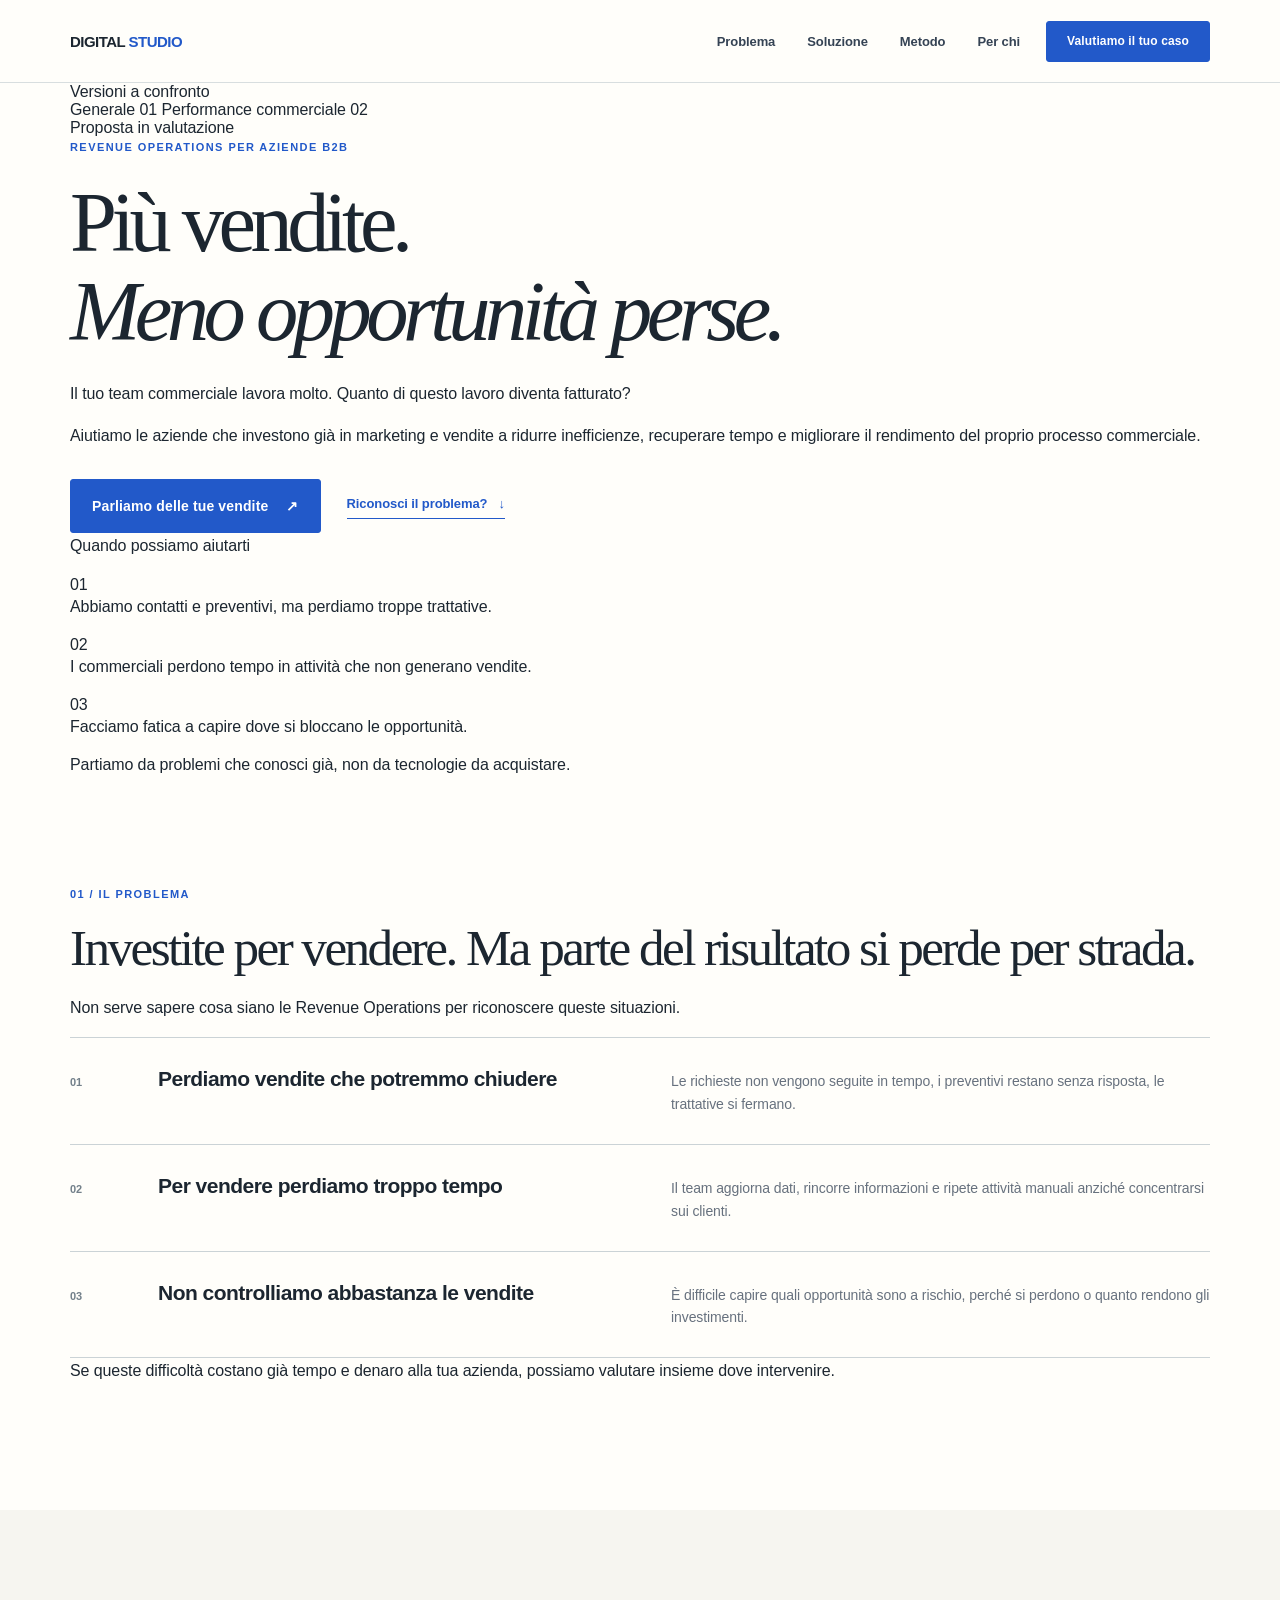
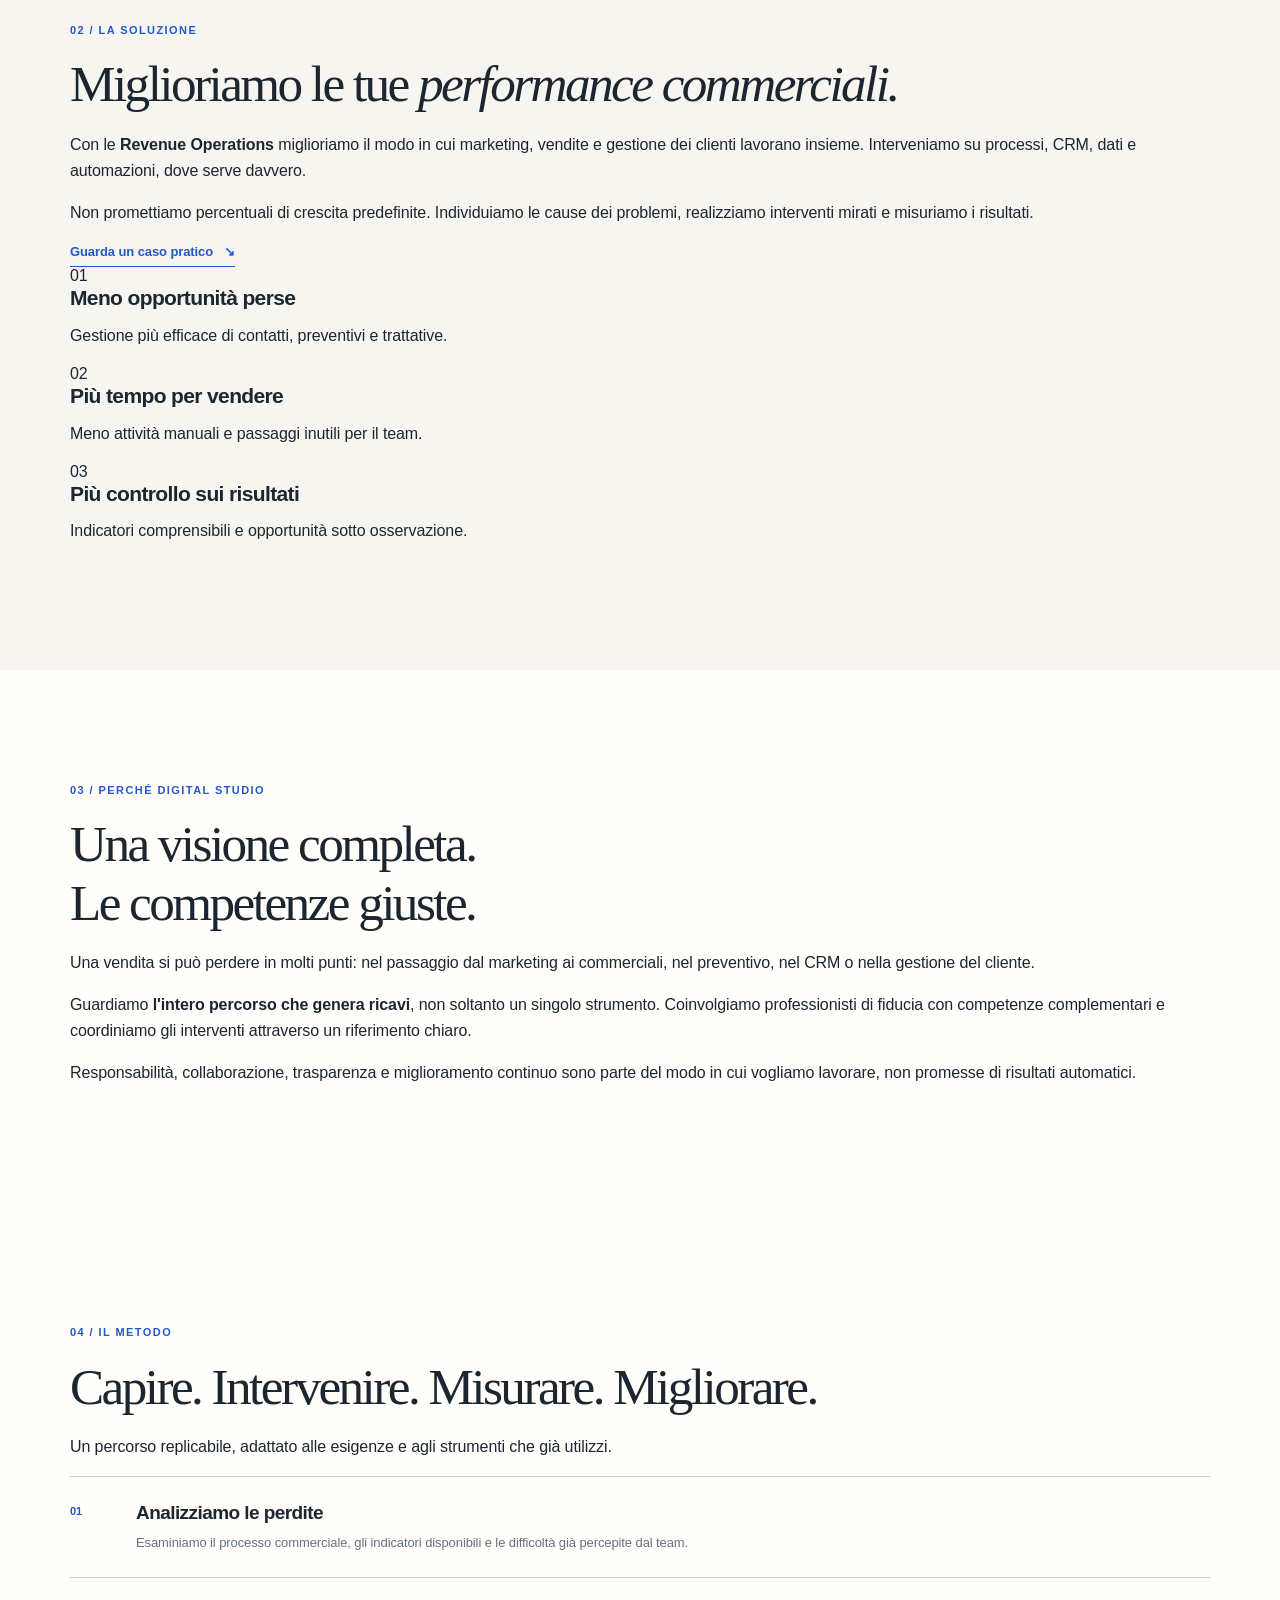
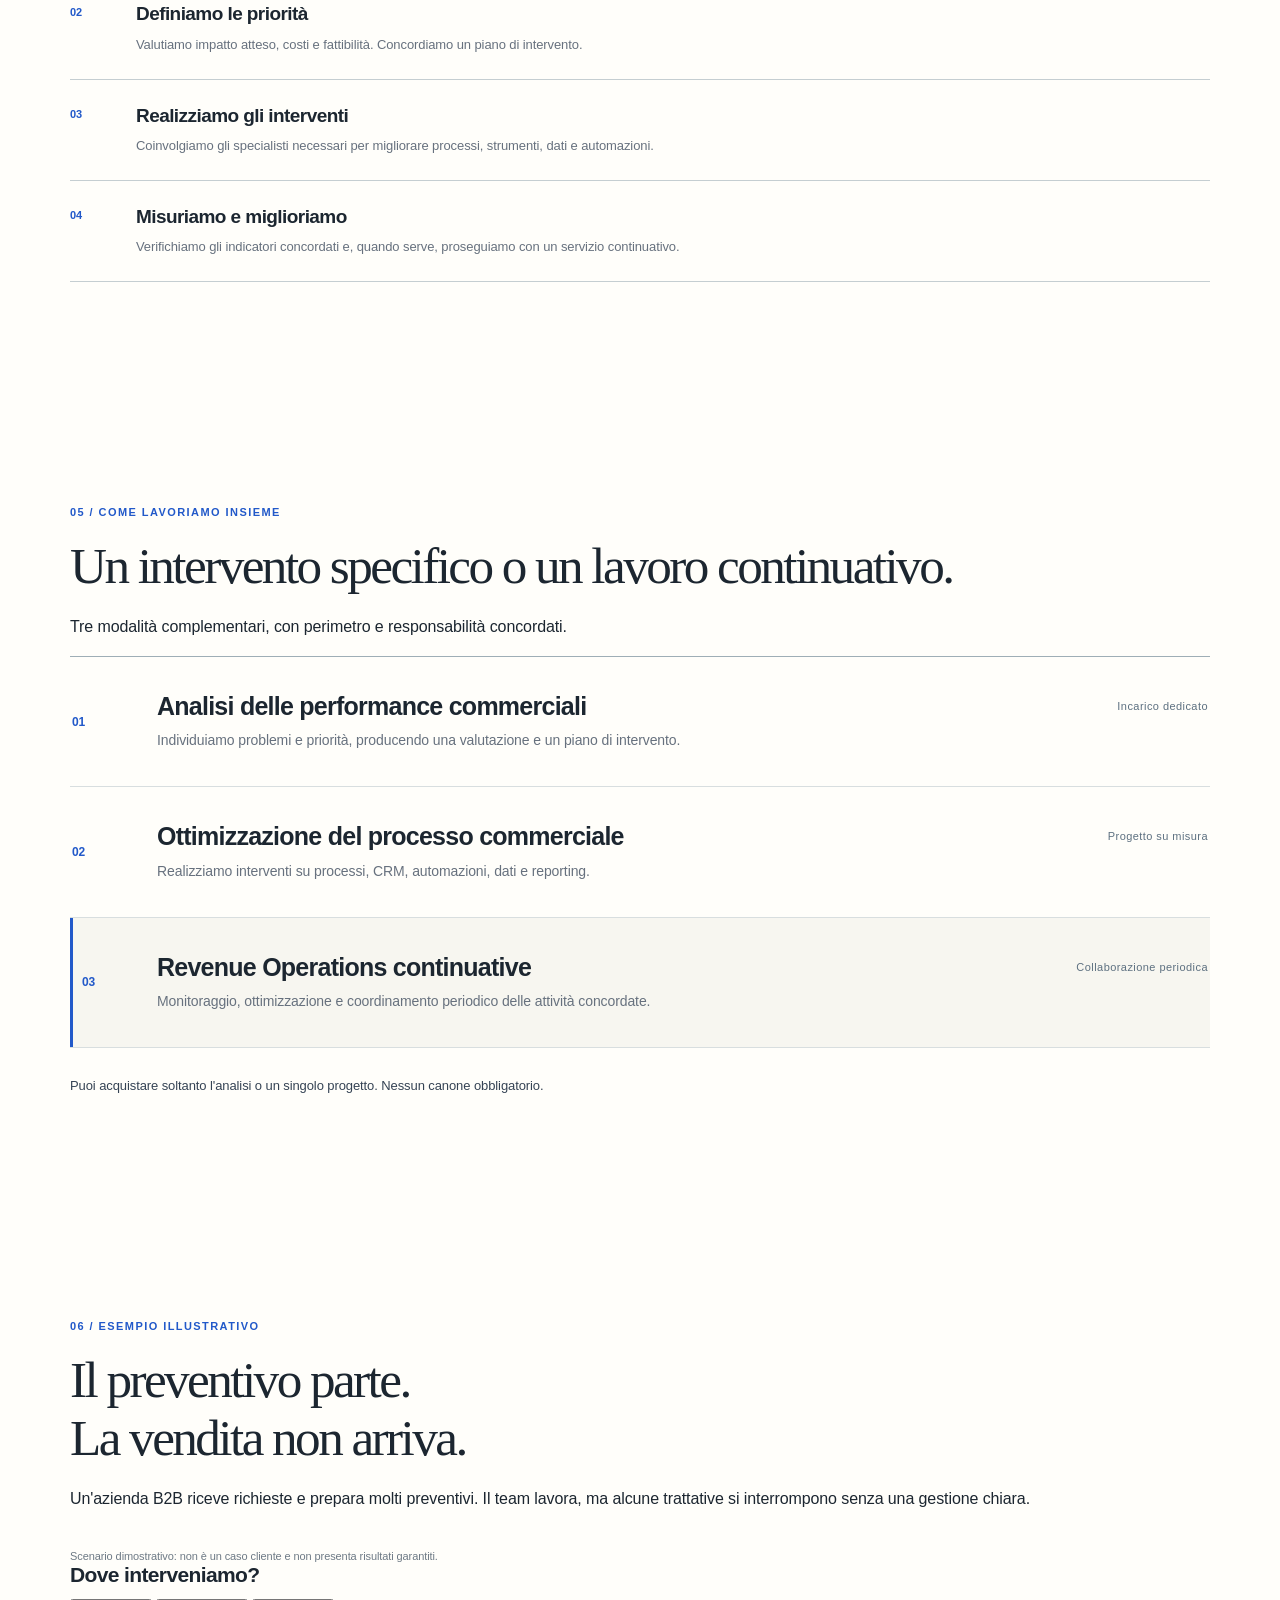
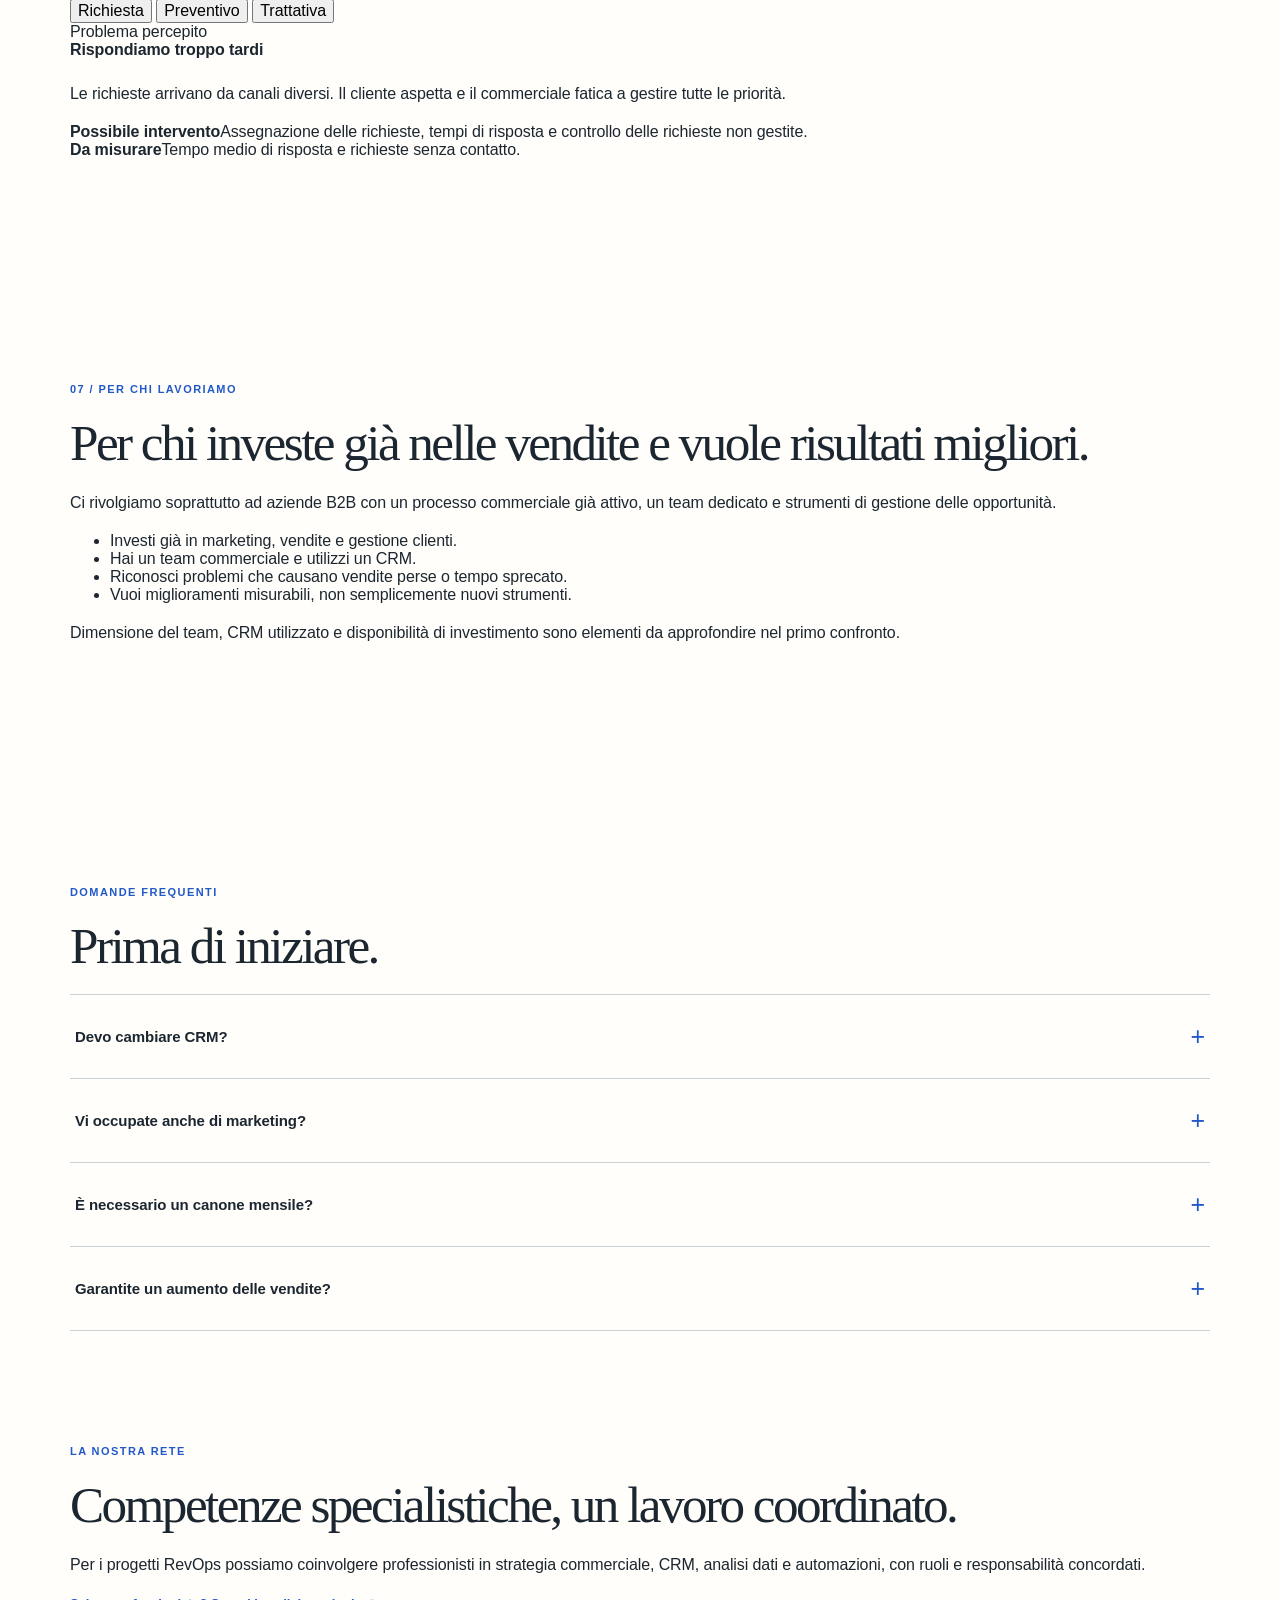
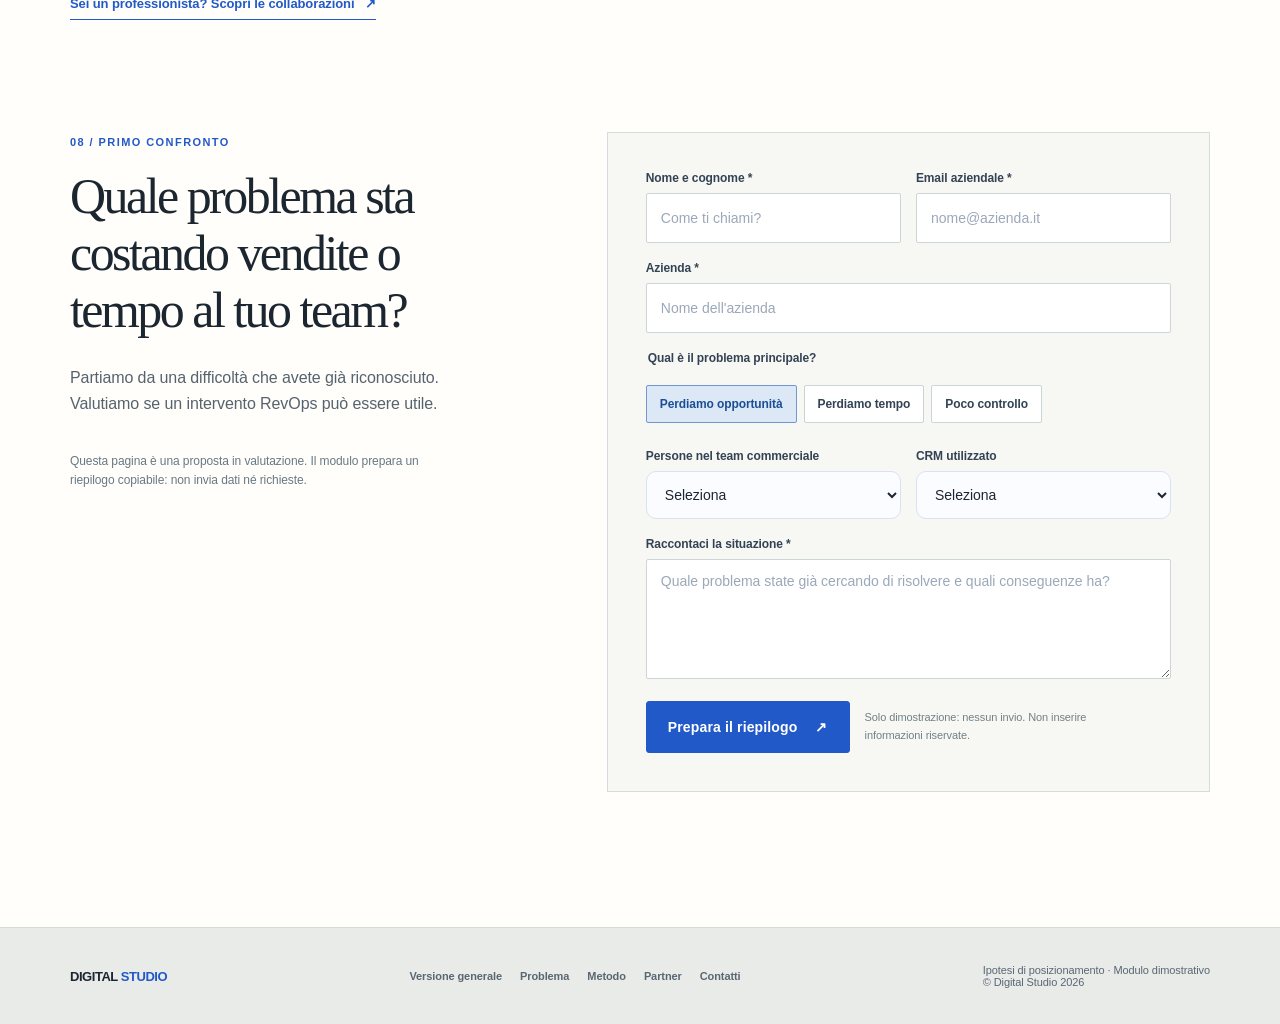
==== commerciale/index.html @ 2faf84e2 "feat: add separate RevOps B2B positioning page for partner review" ====
<!doctype html>
<html lang="it">
<head>
  <meta charset="utf-8">
  <meta name="viewport" content="width=device-width, initial-scale=1">
  <meta name="theme-color" content="#fffefa">
  <meta name="description" content="Digital Studio aiuta le aziende B2B a ridurre le opportunità di vendita perse, il tempo sprecato e le inefficienze del processo commerciale attraverso Revenue Operations.">
  <meta property="og:type" content="website">
  <meta property="og:title" content="Digital Studio | Più vendite. Meno opportunità perse.">
  <meta property="og:description" content="Revenue Operations per aziende B2B con team commerciali strutturati. Visione completa, specialisti di fiducia, interventi misurabili.">
  <meta property="og:url" content="https://giusebuild.github.io/digital-studio/commerciale/">
  <meta property="og:locale" content="it_IT">
  <title>Digital Studio | Più vendite. Meno opportunità perse.</title>
  <link rel="icon" href="../assets/icon.svg" type="image/svg+xml">
  <link rel="stylesheet" href="../assets/styles.css">
  <link rel="stylesheet" href="../assets/editorial.css">
  <link rel="stylesheet" href="../assets/positionings.css">
  <script src="../assets/site.js" defer></script>
  <script src="../assets/commerciale.js" defer></script>
</head>
<body class="site-v2 commercial-site">
  <a class="skip-link" href="#contenuto">Vai al contenuto</a>
  <header class="site-header">
    <div class="shell header-inner">
      <a class="brand" href="../" aria-label="Digital Studio, homepage"><span class="brand-wordmark">DIGITAL <em>STUDIO</em></span></a>
      <nav class="desktop-nav" aria-label="Navigazione principale">
        <a href="#problema">Problema</a>
        <a href="#soluzione">Soluzione</a>
        <a href="#metodo">Metodo</a>
        <a href="#per-chi">Per chi</a>
      </nav>
      <a class="button button--primary nav-cta" href="#contatti">Valutiamo il tuo caso</a>
      <button class="mobile-toggle" type="button" aria-label="Apri menu" aria-expanded="false" aria-controls="mobile-nav" data-menu-toggle>☰</button>
    </div>
    <nav class="mobile-nav" id="mobile-nav" aria-label="Navigazione mobile">
      <a href="#problema">Problema</a>
      <a href="#soluzione">Soluzione</a>
      <a href="#metodo">Metodo</a>
      <a href="#per-chi">Per chi</a>
      <a href="#contatti" class="button button--primary">Valutiamo il tuo caso</a>
    </nav>
  </header>
  <div class="positioning-switch" aria-label="Versioni del posizionamento">
    <div class="shell positioning-switch-inner">
      <span class="switch-caption">Versioni a confronto</span>
      <div class="switch-links">
        <a href="../">Generale <span>01</span></a>
        <a href="./" aria-current="page">Performance commerciale <span>02</span></a>
      </div>
      <span class="switch-note">Proposta in valutazione</span>
    </div>
  </div>
  <main id="contenuto">
    <section class="commercial-hero" aria-labelledby="commercial-hero-title">
      <div class="shell commercial-hero-grid">
        <div class="commercial-hero-copy">
          <span class="micro-label">Revenue Operations per aziende B2B</span>
          <h1 id="commercial-hero-title">Più vendite.<br><em>Meno opportunità perse.</em></h1>
          <p class="commercial-hero-payoff">Il tuo team commerciale lavora molto. Quanto di questo lavoro diventa fatturato?</p>
          <p class="commercial-hero-desc">Aiutiamo le aziende che investono già in marketing e vendite a ridurre inefficienze, recuperare tempo e migliorare il rendimento del proprio processo commerciale.</p>
          <div class="hero-actions">
            <a href="#contatti" class="button button--primary">Parliamo delle tue vendite <span aria-hidden="true">↗</span></a>
            <a href="#problema" class="quiet-link">Riconosci il problema? <span aria-hidden="true">↓</span></a>
          </div>
        </div>
        <div class="commercial-hero-aside">
          <p class="commercial-aside-kicker">Quando possiamo aiutarti</p>
          <div class="commercial-hero-row"><span>01</span><p>Abbiamo contatti e preventivi, ma perdiamo troppe trattative.</p></div>
          <div class="commercial-hero-row"><span>02</span><p>I commerciali perdono tempo in attività che non generano vendite.</p></div>
          <div class="commercial-hero-row"><span>03</span><p>Facciamo fatica a capire dove si bloccano le opportunità.</p></div>
          <div class="commercial-hero-aside-bottom">Partiamo da problemi che conosci già, non da tecnologie da acquistare.</div>
        </div>
      </div>
    </section>

    <section class="section commercial-problems" id="problema" aria-labelledby="problema-title">
      <div class="shell">
        <div class="commercial-section-heading">
          <span class="micro-label">01 / Il problema</span>
          <h2 id="problema-title">Investite per vendere. Ma parte del risultato si perde per strada.</h2>
          <p>Non serve sapere cosa siano le Revenue Operations per riconoscere queste situazioni.</p>
        </div>
        <div class="problem-rows">
          <article class="problem-row"><span class="row-no">01</span><h3>Perdiamo vendite che potremmo chiudere</h3><p>Le richieste non vengono seguite in tempo, i preventivi restano senza risposta, le trattative si fermano.</p></article>
          <article class="problem-row"><span class="row-no">02</span><h3>Per vendere perdiamo troppo tempo</h3><p>Il team aggiorna dati, rincorre informazioni e ripete attività manuali anziché concentrarsi sui clienti.</p></article>
          <article class="problem-row"><span class="row-no">03</span><h3>Non controlliamo abbastanza le vendite</h3><p>È difficile capire quali opportunità sono a rischio, perché si perdono o quanto rendono gli investimenti.</p></article>
        </div>
        <p class="problem-summary">Se queste difficoltà costano già tempo e denaro alla tua azienda, possiamo valutare insieme dove intervenire.</p>
      </div>
    </section>

    <section class="section section--paper commercial-solution" id="soluzione" aria-labelledby="soluzione-title">
      <div class="shell commercial-two-col">
        <div>
          <span class="micro-label">02 / La soluzione</span>
          <h2 id="soluzione-title">Miglioriamo le tue <em>performance commerciali.</em></h2>
        </div>
        <div class="commercial-explainer">
          <p>Con le <strong>Revenue Operations</strong> miglioriamo il modo in cui marketing, vendite e gestione dei clienti lavorano insieme. Interveniamo su processi, CRM, dati e automazioni, dove serve davvero.</p>
          <p>Non promettiamo percentuali di crescita predefinite. Individuiamo le cause dei problemi, realizziamo interventi mirati e misuriamo i risultati.</p>
          <a class="quiet-link" href="#esempio">Guarda un caso pratico <span aria-hidden="true">↘</span></a>
        </div>
      </div>
      <div class="shell outcome-list" aria-label="Risultati a cui puntiamo">
        <div class="outcome-line"><span>01</span><h3>Meno opportunità perse</h3><p>Gestione più efficace di contatti, preventivi e trattative.</p></div>
        <div class="outcome-line"><span>02</span><h3>Più tempo per vendere</h3><p>Meno attività manuali e passaggi inutili per il team.</p></div>
        <div class="outcome-line"><span>03</span><h3>Più controllo sui risultati</h3><p>Indicatori comprensibili e opportunità sotto osservazione.</p></div>
      </div>
    </section>

    <section class="section commercial-distinct" id="perche-noi" aria-labelledby="distinct-title">
      <div class="shell commercial-two-col">
        <div>
          <span class="micro-label">03 / Perché Digital Studio</span>
          <h2 id="distinct-title">Una visione completa.<br>Le competenze giuste.</h2>
        </div>
        <div class="commercial-explainer">
          <p>Una vendita si può perdere in molti punti: nel passaggio dal marketing ai commerciali, nel preventivo, nel CRM o nella gestione del cliente.</p>
          <p>Guardiamo <strong>l'intero percorso che genera ricavi</strong>, non soltanto un singolo strumento. Coinvolgiamo professionisti di fiducia con competenze complementari e coordiniamo gli interventi attraverso un riferimento chiaro.</p>
          <p class="commercial-value-line">Responsabilità, collaborazione, trasparenza e miglioramento continuo sono parte del modo in cui vogliamo lavorare, non promesse di risultati automatici.</p>
        </div>
      </div>
    </section>

    <section class="section commercial-method" id="metodo" aria-labelledby="metodo-title">
      <div class="shell commercial-two-col">
        <div><span class="micro-label">04 / Il metodo</span><h2 id="metodo-title">Capire. Intervenire. Misurare. Migliorare.</h2><p class="method-side">Un percorso replicabile, adattato alle esigenze e agli strumenti che già utilizzi.</p></div>
        <ol class="method-list">
          <li><span>01</span><div><h3>Analizziamo le perdite</h3><p>Esaminiamo il processo commerciale, gli indicatori disponibili e le difficoltà già percepite dal team.</p></div></li>
          <li><span>02</span><div><h3>Definiamo le priorità</h3><p>Valutiamo impatto atteso, costi e fattibilità. Concordiamo un piano di intervento.</p></div></li>
          <li><span>03</span><div><h3>Realizziamo gli interventi</h3><p>Coinvolgiamo gli specialisti necessari per migliorare processi, strumenti, dati e automazioni.</p></div></li>
          <li><span>04</span><div><h3>Misuriamo e miglioriamo</h3><p>Verifichiamo gli indicatori concordati e, quando serve, proseguiamo con un servizio continuativo.</p></div></li>
        </ol>
      </div>
    </section>

    <section class="section commercial-services" id="servizi" aria-labelledby="servizi-title">
      <div class="shell">
        <div class="commercial-section-heading">
          <span class="micro-label">05 / Come lavoriamo insieme</span>
          <h2 id="servizi-title">Un intervento specifico o un lavoro continuativo.</h2>
          <p>Tre modalità complementari, con perimetro e responsabilità concordati.</p>
        </div>
        <div class="service-list">
          <article class="service-row"><span class="service-index">01</span><div><h3>Analisi delle performance commerciali</h3><p>Individuiamo problemi e priorità, producendo una valutazione e un piano di intervento.</p></div><span class="service-format">Incarico dedicato</span></article>
          <article class="service-row"><span class="service-index">02</span><div><h3>Ottimizzazione del processo commerciale</h3><p>Realizziamo interventi su processi, CRM, automazioni, dati e reporting.</p></div><span class="service-format">Progetto su misura</span></article>
          <article class="service-row service-row--key"><span class="service-index">03</span><div><h3>Revenue Operations continuative</h3><p>Monitoraggio, ottimizzazione e coordinamento periodico delle attività concordate.</p></div><span class="service-format">Collaborazione periodica</span></article>
        </div>
        <p class="service-bottom">Puoi acquistare soltanto l'analisi o un singolo progetto. Nessun canone obbligatorio.</p>
      </div>
    </section>

    <section class="section commercial-case" id="esempio" aria-labelledby="esempio-title">
      <div class="shell commercial-two-col commercial-case-grid">
        <div>
          <span class="micro-label">06 / Esempio illustrativo</span>
          <h2 id="esempio-title">Il preventivo parte.<br>La vendita non arriva.</h2>
          <p>Un'azienda B2B riceve richieste e prepara molti preventivi. Il team lavora, ma alcune trattative si interrompono senza una gestione chiara.</p>
          <span class="case-disclaimer">Scenario dimostrativo: non è un caso cliente e non presenta risultati garantiti.</span>
        </div>
        <div class="commercial-case-demo" aria-labelledby="case-demo-title">
          <h3 id="case-demo-title">Dove interveniamo?</h3>
          <div class="stage-tabs" role="tablist" aria-label="Fasi del processo commerciale">
            <button id="stage-tab-0" type="button" role="tab" aria-selected="true" aria-controls="stage-panel-0" tabindex="0" data-sales-stage="0">Richiesta</button>
            <button id="stage-tab-1" type="button" role="tab" aria-selected="false" aria-controls="stage-panel-1" tabindex="-1" data-sales-stage="1">Preventivo</button>
            <button id="stage-tab-2" type="button" role="tab" aria-selected="false" aria-controls="stage-panel-2" tabindex="-1" data-sales-stage="2">Trattativa</button>
          </div>
          <div id="stage-panel-0" role="tabpanel" aria-labelledby="stage-tab-0" data-stage-panel="0">
            <span class="stage-detail-label">Problema percepito</span>
            <h4>Rispondiamo troppo tardi</h4>
            <p>Le richieste arrivano da canali diversi. Il cliente aspetta e il commerciale fatica a gestire tutte le priorità.</p>
            <div class="stage-improvement"><b>Possibile intervento</b><span>Assegnazione delle richieste, tempi di risposta e controllo delle richieste non gestite.</span></div>
            <div class="stage-measure"><b>Da misurare</b><span>Tempo medio di risposta e richieste senza contatto.</span></div>
          </div>
          <div id="stage-panel-1" role="tabpanel" aria-labelledby="stage-tab-1" data-stage-panel="1" hidden>
            <span class="stage-detail-label">Problema percepito</span>
            <h4>I preventivi restano senza seguito</h4>
            <p>I preventivi vengono inviati, ma non tutti ricevono un nuovo contatto al momento opportuno.</p>
            <div class="stage-improvement"><b>Possibile intervento</b><span>Fasi del processo definite, promemoria e follow-up organizzati nel CRM.</span></div>
            <div class="stage-measure"><b>Da misurare</b><span>Preventivi seguiti e conversione da preventivo a ordine.</span></div>
          </div>
          <div id="stage-panel-2" role="tabpanel" aria-labelledby="stage-tab-2" data-stage-panel="2" hidden>
            <span class="stage-detail-label">Problema percepito</span>
            <h4>Non sappiamo perché perdiamo le trattative</h4>
            <p>Le opportunità restano aperte a lungo e le cause della mancata vendita non vengono registrate in modo uniforme.</p>
            <div class="stage-improvement"><b>Possibile intervento</b><span>Gestione delle fasi, cause di perdita e revisione periodica della pipeline.</span></div>
            <div class="stage-measure"><b>Da misurare</b><span>Tempo di chiusura, trattative ferme e motivi di perdita.</span></div>
          </div>
        </div>
      </div>
    </section>

    <section class="section commercial-icp" id="per-chi" aria-labelledby="per-chi-title">
      <div class="shell commercial-two-col">
        <div><span class="micro-label">07 / Per chi lavoriamo</span><h2 id="per-chi-title">Per chi investe già nelle vendite e vuole risultati migliori.</h2></div>
        <div class="commercial-icp-content">
          <p>Ci rivolgiamo soprattutto ad aziende B2B con un processo commerciale già attivo, un team dedicato e strumenti di gestione delle opportunità.</p>
          <ul class="icp-checks">
            <li>Investi già in marketing, vendite e gestione clienti.</li>
            <li>Hai un team commerciale e utilizzi un CRM.</li>
            <li>Riconosci problemi che causano vendite perse o tempo sprecato.</li>
            <li>Vuoi miglioramenti misurabili, non semplicemente nuovi strumenti.</li>
          </ul>
          <p class="icp-small">Dimensione del team, CRM utilizzato e disponibilità di investimento sono elementi da approfondire nel primo confronto.</p>
        </div>
      </div>
    </section>

    <section class="section commercial-faq" id="domande" aria-labelledby="faq-title">
      <div class="shell commercial-two-col">
        <div><span class="micro-label">Domande frequenti</span><h2 id="faq-title">Prima di iniziare.</h2></div>
        <div class="faq-list">
          <details class="faq"><summary>Devo cambiare CRM?</summary><p>Non necessariamente. Partiamo dagli strumenti già presenti e valutiamo come utilizzarli meglio. Cambiare piattaforma è soltanto una delle possibili alternative.</p></details>
          <details class="faq"><summary>Vi occupate anche di marketing?</summary><p>Analizziamo il collegamento tra acquisizione, vendite e gestione clienti. Coinvolgiamo specialisti quando è utile intervenire anche su attività di marketing.</p></details>
          <details class="faq"><summary>È necessario un canone mensile?</summary><p>No. L'analisi e i singoli progetti sono servizi autonomi. La collaborazione continuativa viene proposta solo quando serve.</p></details>
          <details class="faq"><summary>Garantite un aumento delle vendite?</summary><p>No. Valutiamo insieme obiettivi realistici, definiamo gli indicatori e verifichiamo gli effetti degli interventi. I risultati dipendono da molti fattori.</p></details>
        </div>
      </div>
    </section>

    <aside class="commercial-partner" aria-labelledby="commercial-partner-title">
      <div class="shell commercial-two-col">
        <div><span class="micro-label">La nostra rete</span><h2 id="commercial-partner-title">Competenze specialistiche, un lavoro coordinato.</h2></div>
        <div><p>Per i progetti RevOps possiamo coinvolgere professionisti in strategia commerciale, CRM, analisi dati e automazioni, con ruoli e responsabilità concordati.</p><a class="quiet-link" href="../partner/">Sei un professionista? Scopri le collaborazioni <span aria-hidden="true">↗</span></a></div>
      </div>
    </aside>

    <section class="contact-section" id="contatti" aria-labelledby="contatti-title">
      <div class="shell contact-layout">
        <div class="contact-copy">
          <span class="micro-label">08 / Primo confronto</span>
          <h2 id="contatti-title">Quale problema sta costando vendite o tempo al tuo team?</h2>
          <p>Partiamo da una difficoltà che avete già riconosciuto. Valutiamo se un intervento RevOps può essere utile.</p>
          <p class="contact-note">Questa pagina è una proposta in valutazione. Il modulo prepara un riepilogo copiabile: non invia dati né richieste.</p>
        </div>
        <div class="contact-card">
          <form id="contact-form" data-demo-form="commerciale">
            <div class="fields-two">
              <div class="field"><label for="name">Nome e cognome *</label><input id="name" name="name" required maxlength="100" autocomplete="name" placeholder="Come ti chiami?"></div>
              <div class="field"><label for="email">Email aziendale *</label><input id="email" name="email" required type="email" maxlength="160" autocomplete="email" placeholder="nome@azienda.it"></div>
            </div>
            <div class="field"><label for="company">Azienda *</label><input id="company" name="company" required maxlength="120" autocomplete="organization" placeholder="Nome dell'azienda"></div>
            <fieldset class="field"><legend>Qual è il problema principale?</legend>
              <div class="choices">
                <label><input name="need" type="radio" value="Opportunità perse" checked>Perdiamo opportunità</label>
                <label><input name="need" type="radio" value="Tempo sprecato">Perdiamo tempo</label>
                <label><input name="need" type="radio" value="Scarso controllo delle vendite">Poco controllo</label>
              </div>
            </fieldset>
            <div class="fields-two">
              <div class="field"><label for="team">Persone nel team commerciale</label><select id="team" name="team"><option value="Non indicato">Seleziona</option><option>1–4</option><option>5–10</option><option>11–25</option><option>Oltre 25</option></select></div>
              <div class="field"><label for="crm">CRM utilizzato</label><select id="crm" name="crm"><option value="Non indicato">Seleziona</option><option>HubSpot</option><option>Salesforce</option><option>Microsoft Dynamics</option><option>Altro CRM</option><option>Nessun CRM</option></select></div>
            </div>
            <div class="field"><label for="message">Raccontaci la situazione *</label><textarea id="message" name="message" required minlength="15" maxlength="3000" placeholder="Quale problema state già cercando di risolvere e quali conseguenze ha?"></textarea></div>
            <div class="contact-actions"><button type="submit" class="button button--primary">Prepara il riepilogo <span aria-hidden="true">↗</span></button><p>Solo dimostrazione: nessun invio. Non inserire informazioni riservate.</p></div>
          </form>
          <div class="form-output" id="contact-result" role="status" aria-live="polite"><h3>Riepilogo pronto</h3><p>Non è stato inviato nulla. Puoi copiare il contenuto compilato.</p><button type="button" data-copy-summary>Copia il riepilogo</button></div>
        </div>
      </div>
    </section>
  </main>
  <footer class="footer">
    <div class="shell footer-inner">
      <a class="brand" href="../" aria-label="Digital Studio, homepage"><span class="brand-wordmark">DIGITAL <em>STUDIO</em></span></a>
      <nav class="footer-links" aria-label="Navigazione footer"><a href="../">Versione generale</a><a href="#problema">Problema</a><a href="#metodo">Metodo</a><a href="../partner/">Partner</a><a href="#contatti">Contatti</a></nav>
      <div class="footer-note"><span>Ipotesi di posizionamento · Modulo dimostrativo</span><span>© Digital Studio 2026</span></div>
    </div>
  </footer>
</body>
</html>
---- assets/styles.css ----
/* Digital Studio • Visual system */
:root{
  color-scheme:light;
  --ink:#15233e;--ink-strong:#0b1a33;--ink-soft:#41516a;--muted:#63718b;
  --blue:#245dff;--blue-deep:#1547dd;--cyan:#77def2;--violet:#8b86ee;
  --line:#e3e9f3;--line-dark:#d0dced;--snow:#f7f9fe;--pale:#edf4ff;
  --white:#fff;--navy:#0d2145;--radius:19px;--max:1168px;
  --shadow:0 20px 55px rgba(18,51,102,.07);
}
*{box-sizing:border-box}
html{scroll-behavior:smooth;scroll-padding-top:90px}
body{margin:0;color:var(--ink);font-family:Inter,-apple-system,BlinkMacSystemFont,"Segoe UI",Roboto,Arial,sans-serif;background:var(--white);font-size:16px;-webkit-font-smoothing:antialiased}
a{color:inherit;text-decoration:none}
button,input,select,textarea{font:inherit}
button{cursor:pointer}
button:focus-visible,a:focus-visible,input:focus-visible,select:focus-visible,textarea:focus-visible,summary:focus-visible{outline:3px solid #7ca2ff;outline-offset:4px}
::selection{background:#dce7ff;color:#0d2d70}
.shell{width:min(var(--max),calc(100% - 64px));margin-inline:auto}
.skip-link{position:absolute;z-index:200;top:-100px;left:20px;background:var(--blue);color:#fff;padding:12px 18px;border-radius:8px}
.skip-link:focus{top:10px}
.eyebrow{display:inline-flex;align-items:center;gap:10px;text-transform:uppercase;letter-spacing:.16em;font-size:11px;font-weight:850;color:var(--blue)}
.eyebrow:before{content:"";height:7px;width:7px;border-radius:99px;background:#5ba1ff}
h1,h2,h3,h4,p{margin-top:0}
h1,h2,h3{letter-spacing:-.044em}
h1{font-size:clamp(43px,5.3vw,74px);line-height:1.04;letter-spacing:-.065em;font-weight:780;margin:22px 0 25px}
h2{font-size:clamp(30px,3.6vw,48px);font-weight:755;line-height:1.13;margin:16px 0 18px}
h3{font-size:21px;line-height:1.22;font-weight:760;margin-bottom:12px}
p{line-height:1.65}
.lead{font-size:clamp(17px,1.65vw,20px);line-height:1.65;color:var(--ink-soft)}
.tiny{font-size:12px;line-height:1.5;color:var(--muted)}
.section{padding:112px 0}
.section--soft{background:#f6f9ff}
.section-heading{max-width:780px;margin-bottom:47px}
.section-heading p{color:var(--muted);font-size:17px;max-width:690px}
.section-heading--split{display:flex;align-items:end;justify-content:space-between;max-width:none;gap:60px}
.section-heading--split>div{max-width:720px}
.section-heading--split>p{max-width:330px;margin-bottom:10px;font-size:15px}
.ink-highlight{color:var(--blue)}
.button{display:inline-flex;align-items:center;justify-content:center;gap:18px;padding:14px 21px;min-height:52px;font-size:14px;font-weight:750;border-radius:11px;border:1px solid transparent;transition:background .2s,transform .2s,box-shadow .2s;line-height:1.2}
.button:hover{transform:translateY(-2px)}
.button--primary{background:var(--blue);color:white;box-shadow:0 7px 24px rgba(36,93,255,.17)}
.button--primary:hover{background:var(--blue-deep);box-shadow:0 10px 28px rgba(36,93,255,.23)}
.button--line{border-color:#c8d7f5;color:#183960;background:#fff}
.button--line:hover{border-color:#769dff;background:#f4f8ff}
.button--light{background:#fff;color:#183a71}
.button--light:hover{background:#eaf2ff}
.button .arr{font-size:19px;font-weight:400;line-height:1}
.text-link{display:inline-flex;align-items:center;gap:10px;font-weight:780;font-size:14px;color:var(--blue)}
.text-link:hover{text-decoration:underline;text-underline-offset:4px}
/* Navigation */
.site-header{position:sticky;top:0;z-index:90;background:rgba(255,255,255,.94);backdrop-filter:blur(16px);border-bottom:1px solid #eaf0f8}
.header-inner{min-height:78px;display:flex;gap:26px;align-items:center}
.brand{display:flex;align-items:center;gap:11px;white-space:nowrap;line-height:1}
.brand-mark{width:39px;height:39px;flex:none}
.brand-wordmark{font-size:16px;letter-spacing:-.055em;font-weight:840;color:var(--ink-strong)}
.brand-wordmark em{font-style:normal;color:var(--blue)}
.desktop-nav{display:flex;align-items:center;justify-content:center;gap:28px;margin-left:auto}
.desktop-nav a{font-size:13px;font-weight:660;color:#4b5b75;transition:color .2s}
.desktop-nav a:hover,.desktop-nav a[aria-current="page"]{color:var(--blue)}
.nav-cta{white-space:nowrap;font-size:12px;padding:12px 16px;min-height:43px}
.mobile-toggle{display:none;margin-left:auto;border:1px solid #dee7f5;background:#fff;color:var(--ink-strong);width:43px;height:43px;border-radius:11px;align-items:center;justify-content:center;font-size:22px}
.mobile-nav{display:none}
/* Hero */
.hero{padding:106px 0 100px;position:relative;overflow:hidden;background:radial-gradient(ellipse 800px 620px at 96% 35%,#e5f0ff 0%,#f4f8ff 53%,transparent 77%),linear-gradient(130deg,#fff 31%,#fafcff 87%)}
.hero-inner{display:grid;grid-template-columns:minmax(0,1.17fr) minmax(370px,.83fr);gap:66px;align-items:center}
.hero-text{max-width:690px}
.hero h1{max-width:705px}
.hero h1 .quiet-line{display:block;color:var(--blue)}
.hero p.lead{max-width:602px;margin-bottom:30px}
.hero-actions{display:flex;align-items:center;gap:11px;flex-wrap:wrap;margin-top:30px}
.hero-assurances{display:flex;gap:15px 22px;flex-wrap:wrap;margin-top:31px;font-size:12px;color:#5f6f89;font-weight:630}
.hero-assurances span:before{content:"✓";font-weight:900;color:#20a184;margin-right:7px}
/* Hero scenario diagram */
.process-visual{position:relative;padding:28px;background:#fff;border-radius:24px;box-shadow:0 30px 75px rgba(40,74,142,.12);border:1px solid #e1eafa;max-width:475px;margin-left:auto;isolation:isolate}
.process-visual:before{content:"";position:absolute;z-index:-1;inset:31px -25px -20px 28px;background:linear-gradient(135deg,#d0e2ff,#daeaff80);border-radius:28px;transform:rotate(5deg)}
.visual-head{display:flex;align-items:center;justify-content:space-between;gap:15px;margin-bottom:24px}
.visual-head b{font-size:13px;letter-spacing:-.016em}
.visual-chip{font-size:10px;font-weight:800;letter-spacing:.03em;padding:7px 9px;border-radius:99px;background:#eaf4ff;color:#285bb6}
.visual-requests{display:grid;gap:9px}
.visual-row{display:flex;align-items:center;gap:11px;padding:13px 14px;border:1px solid #edf1f9;border-radius:12px;background:#fafcff}
.visual-icon{height:32px;width:32px;border-radius:10px;background:#edf3ff;display:grid;place-items:center;color:var(--blue);font-weight:800;font-size:15px;flex:none}
.visual-row span{font-size:12px;color:#4f5f78;font-weight:670;line-height:1.35}
.visual-connector{height:29px;display:flex;align-items:center;justify-content:center}
.visual-connector:before{content:"";height:19px;border-left:2px dashed #98b5f5}
.visual-core{display:flex;align-items:center;gap:12px;background:#14356f;border-radius:13px;padding:15px;color:white}
.visual-core svg{width:36px;height:36px}
.visual-core strong{font-size:14px;display:block}
.visual-core small{font-size:11px;color:#c7d9ff;display:block;margin-top:4px}
.visual-outcomes{display:grid;grid-template-columns:1fr 1fr;gap:9px;margin-top:15px}
.visual-outcome{display:flex;gap:7px;align-items:center;font-size:11px;line-height:1.35;font-weight:720;background:#f1f7ff;padding:12px;border:1px solid #e0eafb;border-radius:10px}
.visual-outcome i{font-style:normal;color:#0c9c83}
.visual-foot{text-align:center;margin:18px 0 0;font-size:11px;color:#77869b}
/* Small metric-less outcome strip */
.value-strip{border-block:1px solid #ebeff6;background:white}
.value-strip-inner{display:grid;grid-template-columns:repeat(3,1fr);padding:28px 0}
.value-item{display:flex;align-items:center;justify-content:center;gap:11px;font-size:13px;font-weight:720;color:#344a6b}
.value-item+.value-item{border-left:1px solid #e5ebf5}
.value-icon{width:28px;height:28px;display:grid;place-items:center;border-radius:9px;background:#edf4ff;color:var(--blue);font-size:15px}
/* Behavioral problems */
.situation-grid{display:grid;grid-template-columns:repeat(2,minmax(0,1fr));gap:16px}
.situation-card{border:1px solid #e3eaf5;border-radius:18px;background:#fff;padding:29px;display:grid;grid-template-columns:45px 1fr;gap:18px;transition:box-shadow .2s,transform .2s}
.situation-card:hover{box-shadow:var(--shadow);transform:translateY(-2px)}
.card-icon{height:45px;width:45px;border-radius:13px;background:#ecf3ff;color:var(--blue);display:grid;place-items:center;font-size:20px;font-weight:750}
.situation-card h3{font-size:19px;margin:3px 0 9px}
.situation-card p{font-size:14px;color:var(--muted);margin-bottom:0}
.insight{background:#eaf1ff;border:1px solid #d5e4ff;border-radius:17px;margin-top:27px;padding:26px 30px;display:grid;grid-template-columns:1fr 1.8fr;align-items:center;gap:30px}
.insight strong{font-size:18px;letter-spacing:-.03em;color:#193d76}
.insight p{color:#3d5c8c;font-size:14px;margin:0}
/* Solution */
.solution-layout{display:grid;grid-template-columns:.92fr 1.08fr;gap:105px;align-items:center}
.solution-intro h2{margin-bottom:22px}
.solution-intro p{color:var(--muted);font-size:16px}
.solution-points{display:grid;gap:23px}
.solution-point{display:grid;grid-template-columns:42px 1fr;gap:16px;align-items:start;padding:0 0 23px;border-bottom:1px solid var(--line)}
.solution-point:last-child{padding-bottom:0;border:none}
.point-number{border:1px solid #d6e3ff;background:#eff5ff;color:var(--blue);border-radius:12px;font-size:12px;font-weight:850;display:grid;place-items:center;width:42px;height:42px}
.solution-point h3{margin:2px 0 8px;font-size:19px}
.solution-point p{margin-bottom:0;color:var(--muted);font-size:14px}
.section-subtle{font-size:13px;color:#74839a}
/* Offers */
.offer-grid{display:grid;grid-template-columns:repeat(4,minmax(0,1fr));gap:16px}
.offer-card{position:relative;display:flex;flex-direction:column;gap:0;border:1px solid #e0e8f5;border-radius:18px;background:#fff;padding:27px 23px;min-height:292px}
.offer-card--featured{background:#133773;color:white;border-color:#133773;box-shadow:0 17px 35px rgba(20,55,115,.15)}
.offer-badge{display:inline-flex;align-self:flex-start;padding:7px 10px;font-size:10px;font-weight:820;letter-spacing:.035em;border-radius:50px;background:#eaf1ff;color:#315bb3}
.offer-card--featured .offer-badge{background:#355aa0;color:#dce9ff}
.offer-symbol{font-size:25px;line-height:1;margin:23px 0 20px;color:var(--blue)}
.offer-card--featured .offer-symbol{color:#a3c9ff}
.offer-card h3{font-size:19px;margin:0 0 11px}
.offer-card p{font-size:13px;line-height:1.65;color:#66758c;margin-bottom:23px}
.offer-card--featured p{color:#d0dff7}
.offer-meta{display:block;margin-top:auto;border-top:1px solid #e5ebf5;padding-top:15px;font-size:11px;font-weight:760;color:#436391}
.offer-card--featured .offer-meta{border-color:#406194;color:#d6e5ff}
/* Scenario */
.example-layout{display:grid;grid-template-columns:.93fr 1.07fr;gap:75px;align-items:center}
.example-copy p{font-size:16px;color:var(--muted)}
.example-card{background:#fff;border:1px solid #e2eaf6;border-radius:20px;padding:26px;box-shadow:var(--shadow)}
.example-card h3{font-size:16px;margin:0 0 18px}
.example-row{display:flex;align-items:flex-start;gap:14px;padding:14px 0;border-top:1px solid #edf0f7}
.example-step{flex:none;width:30px;height:30px;border-radius:10px;background:#ecf3ff;color:var(--blue);display:grid;place-items:center;font-size:12px;font-weight:840}
.example-row b{display:block;font-size:13px;margin:2px 0 5px}
.example-row p{font-size:12px;color:var(--muted);margin:0}
.example-note{color:#8591a4;font-size:11px;line-height:1.5;margin-top:17px}
/* Process steps */
.steps-grid{display:grid;grid-template-columns:repeat(4,minmax(0,1fr));gap:20px;margin-top:45px}
.step{border-top:2px solid #d9e5fa;padding:23px 0 0;position:relative}
.step:before{content:"";position:absolute;top:-2px;left:0;width:48px;height:2px;background:var(--blue)}
.step-num{font-size:12px;font-weight:850;color:var(--blue);letter-spacing:.14em;margin-bottom:19px}
.step h3{font-size:18px;margin-bottom:10px}
.step p{font-size:13px;color:var(--muted);margin:0}
.method-note{margin-top:43px;display:inline-flex;gap:10px;align-items:center;border-radius:10px;background:#edf4ff;padding:13px 17px;color:#315e9a;font-weight:630;font-size:13px}
/* Trust */
.trust-layout{display:grid;grid-template-columns:1.08fr .92fr;gap:65px;align-items:start}
.trust-copy>p{font-size:16px;color:var(--muted)}
.trust-principles{display:grid;gap:14px;margin-top:34px}
.trust-principles div{display:grid;grid-template-columns:120px 1fr;gap:14px;padding:0 0 14px;border-bottom:1px solid #e4ebf6}
.trust-principles b{font-size:13px;color:#25477d}
.trust-principles p{font-size:13px;color:var(--muted);margin:0}
.studio-approach{background:#fff;border:1px solid #e1e8f4;padding:31px;border-radius:19px;box-shadow:var(--shadow)}
.studio-approach-kicker{font-size:11px;font-weight:830;color:var(--blue);letter-spacing:.13em;text-transform:uppercase}
.studio-approach h3{font-size:22px;margin:15px 0 24px}
.studio-approach-item{display:grid;grid-template-columns:34px 1fr;gap:13px;padding:17px 0;border-top:1px solid #e9eef7}
.studio-approach-item>span{display:grid;place-items:center;background:#edf4ff;color:var(--blue);font-size:11px;font-weight:850;width:34px;height:34px;border-radius:10px}
.studio-approach-item strong{display:block;font-size:14px;color:var(--ink);margin:2px 0 7px}
.studio-approach-item p{font-size:13px;color:var(--muted);margin:0;line-height:1.55}
/* Collaboration */
.models{display:grid;grid-template-columns:repeat(3,minmax(0,1fr));gap:16px}
.model{border:1px solid #dfe7f3;border-radius:17px;background:#fff;padding:26px}
.model-kicker{display:inline-block;font-size:11px;color:var(--blue);font-weight:850;margin-bottom:18px}
.model h3{font-size:19px;margin-bottom:10px}
.model p{font-size:13px;color:var(--muted);margin-bottom:0}
.model-foot{margin-top:25px;font-size:13px;color:#4d6080;border-left:3px solid #4f82fa;padding-left:15px}
/* FAQ */
.faq-list{max-width:880px;margin:40px auto 0}
.faq{border-bottom:1px solid #dfe7f3}
.faq summary{list-style:none;cursor:pointer;display:flex;justify-content:space-between;gap:22px;padding:22px 3px;align-items:center;font-size:16px;font-weight:735;line-height:1.4}
.faq summary::-webkit-details-marker{display:none}
.faq summary:after{content:"+";font-size:25px;color:var(--blue);font-weight:420}
.faq[open] summary:after{content:"−"}
.faq p{font-size:14px;color:var(--muted);margin:0 0 24px;max-width:740px}
/* Partner callout */
.partner-band{background:#102d61;color:#fff;padding:57px 0;position:relative;overflow:hidden}
.partner-band:before{content:"";position:absolute;width:400px;height:400px;border:1px solid rgba(148,193,255,.19);border-radius:50%;right:5%;top:-150px;box-shadow:0 0 0 62px rgba(173,200,255,.04),0 0 0 125px rgba(173,200,255,.035)}
.partner-band-inner{position:relative;display:flex;justify-content:space-between;align-items:center;gap:36px}
.partner-band .eyebrow{color:#96c0ff}
.partner-band h2{font-size:clamp(27px,3vw,36px);margin:12px 0 10px}
.partner-band p{max-width:660px;color:#cbd9f3;font-size:14px;margin:0}
/* Contact */
.contact-section{padding:109px 0 128px;background:linear-gradient(150deg,#f6f9ff,#edf4ff)}
.contact-grid{display:grid;grid-template-columns:.83fr 1.17fr;gap:80px;align-items:start}
.contact-copy{padding-top:22px}
.contact-copy h2{font-size:clamp(34px,4.25vw,55px)}
.contact-copy p{max-width:360px;color:#667895}
.contact-perks{display:grid;gap:13px;margin-top:32px}
.contact-perks span{font-size:12px;font-weight:720;color:#536d93}
.contact-perks span:before{content:"✓";margin-right:10px;color:#168f77;font-weight:900}
.contact-card{background:white;border:1px solid #dfebfa;padding:35px;border-radius:21px;box-shadow:0 24px 65px rgba(28,68,130,.08)}
.contact-card h3{font-size:23px}
.contact-card .intro{font-size:13px;color:#6b7a90;margin-bottom:26px}
.fields-two{display:grid;grid-template-columns:1fr 1fr;gap:15px}
.field{margin-bottom:18px}
.field label,.field legend{display:block;font-size:12px;font-weight:820;margin-bottom:8px;color:#294268}
.field input,.field textarea,.field select{width:100%;min-height:48px;border-radius:10px;border:1px solid #d8e2f2;background:#fbfcff;padding:13px 14px;color:var(--ink);font-size:14px;outline:none}
.field textarea{min-height:110px;resize:vertical}
.field input:focus,.field textarea:focus,.field select:focus{background:#fff;border-color:#739bff;box-shadow:0 0 0 3px #e2ecff}
.field ::placeholder{color:#9ba8ba}
.contact-card fieldset{padding:0;border:0;margin:0 0 18px;min-width:0}
.choices{display:flex;gap:7px;flex-wrap:wrap;margin-top:12px}
.choices label{border:1px solid #d9e5f5;padding:10px 12px;border-radius:10px;color:#596b86;font-size:12px;font-weight:680;cursor:pointer;line-height:1.2;transition:background .2s,border .2s}
.choices label:has(input:checked){background:#e9f1ff;border-color:#90b0fa;color:#2456cc}
.choices label:focus-within{outline:2px solid #7ca2ff;outline-offset:3px}
.choices input{position:absolute;width:1px;height:1px;opacity:0;pointer-events:none}
.contact-actions{display:flex;gap:15px;align-items:center;flex-wrap:wrap}
.contact-actions .tiny{max-width:285px;margin:0}
.form-output{display:none;background:#ecf9f6;border:1px solid #b9e3d7;color:#184f43;border-radius:12px;padding:20px;margin-top:21px}
.form-output.is-visible{display:block}
.form-output h4{font-size:16px;margin:0 0 7px}
.form-output p{font-size:13px;color:#3b7264;margin-bottom:14px}
.form-output button{background:#fff;color:#146048;border:1px solid #91cdbb;min-height:42px;padding:10px 15px;border-radius:9px;font-weight:750}
.form-output button:hover{background:#f7fffc}
/* Footer */
.footer{background:#fff;border-top:1px solid #e8eef7;padding:31px 0}
.footer-inner{display:flex;align-items:center;justify-content:space-between;gap:20px;flex-wrap:wrap}
.footer .brand-mark{width:31px;height:31px}.footer .brand-wordmark{font-size:13px}
.footer-links{display:flex;flex-wrap:wrap;gap:23px;color:#566781;font-size:12px;font-weight:660}
.footer-links a:hover{color:var(--blue)}
.footer-note{font-size:11px;color:#7c899c}
.footer-note span{display:block}
/* Partner dedicated page */
.partner-hero{background:radial-gradient(ellipse 700px 500px at 93% 20%,#dfecff 0,transparent 74%),#fbfdff;padding:95px 0 105px;overflow:hidden}
.partner-hero-grid{display:grid;grid-template-columns:1fr .82fr;align-items:center;gap:80px}
.partner-hero h1{font-size:clamp(45px,5vw,65px)}
.partner-hero .lead{max-width:650px}
.partner-network{position:relative;min-height:365px;border:1px solid #dce7fb;background:#fff;border-radius:24px;box-shadow:var(--shadow);display:grid;place-items:center;overflow:hidden}
.partner-network:before{content:"";position:absolute;height:260px;width:260px;border:1px solid #c3d8fa;border-radius:50%;box-shadow:0 0 0 43px #f1f6ff;inset:auto}
.network-core{position:relative;z-index:2;width:125px;height:125px;border-radius:27px;background:linear-gradient(145deg,#1649c1,#2867fb);box-shadow:0 18px 35px rgba(36,93,255,.22);display:grid;place-items:center;color:#fff;text-align:center;line-height:1.15;letter-spacing:-.035em;font-size:19px;font-weight:830}
.network-node{position:absolute;z-index:3;padding:12px 16px;background:white;border:1px solid #dce7f8;box-shadow:0 10px 25px rgba(30,62,112,.06);border-radius:12px;font-size:12px;font-weight:750;color:#28466f}
.network-node--a{left:6%;top:14%}.network-node--b{right:4%;top:17%}.network-node--c{left:6%;bottom:13%}.network-node--d{right:4%;bottom:13%}
.partner-benefits{display:grid;grid-template-columns:repeat(3,minmax(0,1fr));gap:20px}
.partner-benefit{border:1px solid #e1e9f6;border-radius:18px;padding:30px;background:white}
.partner-benefit .card-icon{margin-bottom:22px}
.partner-benefit h3{font-size:20px}
.partner-benefit p{color:var(--muted);font-size:14px;margin:0}
.partner-values{display:grid;grid-template-columns:repeat(2,minmax(0,1fr));gap:65px;align-items:center}
.partner-values p{color:var(--muted);font-size:16px}
/* Responsive */
@media(max-width:1080px){
 .hero-inner{gap:42px;grid-template-columns:minmax(0,1fr) minmax(320px,.84fr)}
 .hero h1{font-size:clamp(42px,5.2vw,64px)}
 .desktop-nav{gap:17px}
 .solution-layout{gap:65px}.contact-grid{gap:50px}
 .offer-grid{grid-template-columns:repeat(2,minmax(0,1fr))}
 .offer-card{min-height:245px}
}
@media(max-width:790px){
 .shell{width:calc(100% - 44px)}
 .site-header .header-inner{min-height:70px}
 .desktop-nav,.site-header .nav-cta{display:none}
 .mobile-toggle{display:flex}
 .mobile-nav{display:none;border-top:1px solid var(--line);padding:10px 22px 23px;background:white}
 .mobile-nav.is-open{display:flex;flex-direction:column}
 .mobile-nav a{display:block;padding:13px 0;font-size:15px;font-weight:660;border-bottom:1px solid #edf1f6}
 .mobile-nav .button{display:inline-flex;margin-top:15px;text-align:center}
 .section{padding:81px 0}
 .section-heading{margin-bottom:34px}
 .section-heading--split{display:block}
 .section-heading--split>p{max-width:700px;margin-top:12px}
 .hero{padding:72px 0 86px}
 .hero-inner,.solution-layout,.example-layout,.trust-layout,.contact-grid,.partner-hero-grid,.partner-values{grid-template-columns:1fr;gap:44px}
 .hero h1{font-size:clamp(43px,7.5vw,63px)}
 .hero-text{max-width:700px}
 .process-visual{margin:0 auto;width:min(100%,470px)}
 .value-strip-inner{gap:0}
 .value-item{font-size:11px;text-align:center;flex-direction:column;gap:6px;padding:0 12px}
 .situation-grid,.models{grid-template-columns:1fr 1fr}
 .insight{grid-template-columns:1fr;gap:13px}
 .steps-grid{grid-template-columns:repeat(2,1fr);row-gap:34px}
 .contact-copy{padding-top:0}
 .contact-copy h2{max-width:640px}
 .contact-card{max-width:700px}
 .partner-hero{padding:70px 0 83px}
 .partner-network{max-width:540px;width:100%}
}
@media(max-width:570px){
 .shell{width:calc(100% - 36px)}
 .brand-mark{width:34px;height:34px}
 .brand-wordmark{font-size:15px}
 .section{padding:72px 0}
 .hero{padding:59px 0 68px}
 .hero h1{font-size:clamp(42px,11vw,57px);line-height:1.08}
 .hero .lead{font-size:17px}
 .hero-actions{align-items:stretch}
 .hero-actions .button{width:100%}
 .hero-assurances{gap:9px 16px;margin-top:24px}
 .hero-assurances span{font-size:11px}
 .process-visual{padding:18px}
 .value-strip-inner{display:grid;grid-template-columns:1fr;gap:0;padding:14px 0}
 .value-item{flex-direction:row;justify-content:flex-start;text-align:left;padding:11px 0;font-size:12px}
 .value-item+.value-item{border-left:0;border-top:1px solid var(--line)}
 .situation-grid,.offer-grid,.models,.partner-benefits{grid-template-columns:1fr}
 .situation-card{grid-template-columns:39px 1fr;gap:15px;padding:23px}
 .situation-card h3{font-size:17px}
 .card-icon{width:39px;height:39px}
 .insight{padding:23px}
 .offer-card{min-height:unset;padding:25px}
 .steps-grid{grid-template-columns:1fr;gap:26px}
 .step{padding-top:18px}
 .step-num{margin-bottom:12px}
 .studio-approach{padding:26px}
 .trust-principles div{grid-template-columns:1fr;gap:7px}
 .partner-band-inner{flex-direction:column;align-items:flex-start}
 .partner-band .button{width:100%}
 .contact-section{padding:77px 0 87px}
 .contact-card{padding:25px 19px}
 .fields-two{grid-template-columns:1fr;gap:0}
 .contact-actions .button{width:100%}
 .faq summary{font-size:15px}
 .footer-inner{align-items:flex-start;flex-direction:column}
 .network-node{font-size:10px;padding:10px}
 .network-node--a{left:4%}.network-node--b{right:3%}.network-node--c{left:4%}.network-node--d{right:3%}
}
@media(prefers-reduced-motion:reduce){
 html{scroll-behavior:auto}
 *,*:before,*:after{transition:none!important;animation:none!important}
}
---- assets/editorial.css ----
/* Editorial direction / Digital Studio / 2026
   A calm, service-first visual language. No icon library, remote fonts or imagery. */
.site-v2 {
  --paper:#f6f5f0;
  --canvas:#fffefa;
  --ink:#1c2630;
  --ink-2:#354354;
  --soft:#67717e;
  --stroke:#d8dedf;
  --blue:#2259c9;
  --navy:#233a54;
  --max:1140px;
  color:var(--ink);
  background:var(--canvas);
  font-family:-apple-system,BlinkMacSystemFont,"Segoe UI",Arial,sans-serif;
  font-size:16px;
  letter-spacing:-.006em;
  font-weight:400
}
.site-v2 *{box-sizing:border-box}
.site-v2 ::selection{background:#cdddf4;color:#162a4c}
.site-v2 .shell{max-width:var(--max);width:calc(100% - 104px);margin:0 auto}
.site-v2 h1,.site-v2 h2,.site-v2 h3{letter-spacing:-.03em;color:var(--ink)}
.site-v2 p{line-height:1.63}
.site-v2 .site-header{background:rgba(255,254,250,.98);border-bottom:1px solid var(--stroke);backdrop-filter:none}
.site-v2 .header-inner{height:82px}
.site-v2 .brand{gap:12px}
.site-v2 .brand-mark{height:32px;width:32px}
.site-v2 .brand-wordmark{font-size:15px;letter-spacing:-.035em;color:var(--ink)}
.site-v2 .brand-wordmark em{color:var(--blue)}
.site-v2 .desktop-nav{gap:32px}
.site-v2 .desktop-nav a{font-size:13px;color:var(--ink-2);font-weight:550}
.site-v2 .desktop-nav a:hover{color:var(--blue)}
.site-v2 .button{box-shadow:none;transform:none;border-radius:3px;transition:background-color .16s,color .16s,border-color .16s;font-weight:630;letter-spacing:.01em}
.site-v2 .button:hover{transform:none;box-shadow:none}
.site-v2 .button--primary{background:var(--blue);color:#fff;border:1px solid var(--blue)}
.site-v2 .button--primary:hover{background:#18479f;border-color:#18479f}
.site-v2 .nav-cta{min-height:41px;padding:11px 20px}
.site-v2 .mobile-toggle{border-radius:3px;background:none;border:1px solid var(--stroke)}
.site-v2 .skip-link{border-radius:0}
.site-v2 .micro-label{font-size:11px;text-transform:uppercase;letter-spacing:.13em;font-weight:700;color:var(--blue);display:inline-block;line-height:1.55}
.site-v2 .label-index{color:var(--soft);margin-right:6px}
.site-v2 h1{font-family:Georgia,"Iowan Old Style","Palatino Linotype",serif;font-size:clamp(52px,6.6vw,92px);font-weight:400;line-height:1.055;letter-spacing:-.065em}
.site-v2 h2{font-family:Georgia,"Iowan Old Style","Palatino Linotype",serif;font-weight:400;font-size:clamp(36px,4vw,57px);line-height:1.14;letter-spacing:-.05em}
.site-v2 h3{font-weight:620}
.site-v2 .section{padding:110px 0}
.site-v2 .section--paper{background:var(--paper)}
/* Hero */
.site-v2 .hero{background:var(--canvas);padding:115px 0 115px;min-height:auto;overflow:visible}
.site-v2 .hero-layout{display:grid;grid-template-columns:minmax(0,1.18fr) minmax(320px,.75fr);gap:88px;align-items:center}
.site-v2 .hero-main h1{max-width:790px;margin:24px 0 24px}
.site-v2 .hero-main h1 em{color:var(--blue);font-style:italic;font-weight:400}
.site-v2 .hero-statement{font-size:clamp(18px,2vw,23px);font-weight:620;letter-spacing:-.028em;line-height:1.35;margin-bottom:15px;color:#243446}
.site-v2 .hero-summary{color:var(--ink-2);font-size:17px;line-height:1.68;max-width:595px}
.site-v2 .hero-actions{display:flex;gap:26px;align-items:center;flex-wrap:wrap;margin-top:30px}
.site-v2 .hero-actions .button{min-height:54px;padding:15px 21px}
.site-v2 .quiet-link{display:inline-flex;align-items:center;gap:11px;border-bottom:1px solid currentColor;padding-bottom:5px;color:var(--blue);font-size:13px;font-weight:650;line-height:1.5}
.site-v2 .quiet-link:hover{color:#123f97}
.site-v2 .entry-panel{align-self:stretch;display:flex;flex-direction:column;justify-content:center;background:#f2f0e9;border:1px solid #dadcd9;padding:40px 35px}
.site-v2 .entry-panel h2{font-size:clamp(29px,2.65vw,38px);line-height:1.16;letter-spacing:-.04em;margin:16px 0 28px}
.site-v2 .entry-options{border-top:1px solid #cdd3d3}
.site-v2 .entry-option{display:grid;grid-template-columns:25px 1fr 16px;gap:13px;align-items:center;padding:20px 0;border-bottom:1px solid #cdd3d3;color:var(--ink);font-size:14px;font-weight:590;line-height:1.48}
.site-v2 .entry-option:hover,.site-v2 .entry-option:focus-visible{color:var(--blue)}
.site-v2 .entry-number{font:600 11px/1.2 -apple-system,BlinkMacSystemFont,"Segoe UI",Arial,sans-serif;color:#778187}
.site-v2 .entry-end{font-size:19px;font-weight:400;color:var(--blue);line-height:1}
.site-v2 .entry-foot{font-size:12px;color:var(--soft);margin:22px 0 0}
/* Shared section heading */
.site-v2 .section-lead{max-width:795px;margin-bottom:48px}
.site-v2 .section-lead h2{margin:17px 0 21px}
.site-v2 .section-lead p{font-size:16px;color:var(--soft);max-width:690px;margin-bottom:0}
.site-v2 .section-lead--compact{max-width:740px}
/* Problem rows */
.site-v2 .situations{border-top:1px solid var(--stroke);background:var(--canvas)}
.site-v2 .problem-rows{border-top:1px solid #cbd3d6}
.site-v2 .problem-row{display:grid;grid-template-columns:60px minmax(0,.9fr) minmax(0,1fr);gap:28px;align-items:baseline;padding:28px 0;border-bottom:1px solid #cbd3d6}
.site-v2 .row-no{color:#73808a;font-size:11px;font-weight:680}
.site-v2 .problem-row h3{font-size:21px;margin:0;letter-spacing:-.025em}
.site-v2 .problem-row p{font-size:14px;color:var(--soft);margin:0}
/* Approach */
.site-v2 .approach-grid{display:grid;grid-template-columns:1fr .85fr;gap:100px}
.site-v2 .approach-heading h2{max-width:630px;margin:20px 0 0}
.site-v2 .approach-description{padding-top:31px}
.site-v2 .approach-description p{font-size:17px;color:#4a5761;margin:0 0 22px}
.site-v2 .approach-description .quiet-link{margin-top:10px}
/* Services / table */
.site-v2 .services{background:var(--canvas)}
.site-v2 .service-list{border-top:1px solid #9faeb6}
.site-v2 .service-row{display:grid;grid-template-columns:55px minmax(0,1fr) 150px;gap:30px;align-items:center;padding:34px 2px;border-bottom:1px solid var(--stroke);background:none;position:relative}
.site-v2 .service-row--key{background:#f7f6f0}
.site-v2 .service-row--key:before{content:"";position:absolute;inset:0 auto 0 0;width:3px;background:var(--blue)}
.site-v2 .service-row--key>*:first-child{padding-left:10px}
.site-v2 .service-index{font-size:12px;font-weight:620;color:var(--blue)}
.site-v2 .service-row h3{font-size:clamp(20px,2vw,25px);margin:0 0 8px;color:var(--ink)}
.site-v2 .service-row p{font-size:14px;color:var(--soft);margin:0;max-width:680px}
.site-v2 .service-format{justify-self:end;align-self:start;padding:9px 0;font-size:11px;color:#5d7080;letter-spacing:.04em;text-align:right}
.site-v2 .service-bottom{font-size:13px;color:var(--ink-2);margin:27px 0 0}
/* Real demo */
.site-v2 .case-section{background:#e9edf0;border-top:1px solid #dce2e5;border-bottom:1px solid #dce2e5}
.site-v2 .case-grid{display:grid;grid-template-columns:.89fr 1.11fr;gap:90px;align-items:center}
.site-v2 .case-heading h2{margin:21px 0 25px}
.site-v2 .case-heading p{font-size:16px;color:#4b5a68;max-width:450px}
.site-v2 .case-disclaimer{display:block;margin-top:38px;font-size:11px;color:#6e7a85}
.site-v2 .decision-view{background:var(--canvas);border:1px solid #cbd5d9;padding:29px 31px 25px}
.site-v2 .decision-kicker{font-size:11px;font-weight:750;letter-spacing:.1em;text-transform:uppercase;color:var(--soft)}
.site-v2 .decision-tabs{display:flex;align-items:stretch;gap:0;border-bottom:1px solid #c6d0d5;margin-top:23px}
.site-v2 .decision-tabs button{flex:1;padding:13px 4px;border:0;border-bottom:2px solid transparent;background:none;color:#617079;font-size:12px;font-weight:690;white-space:normal;text-align:center}
.site-v2 .decision-tabs button[aria-selected="true"]{border-bottom-color:var(--blue);color:var(--blue)}
.site-v2 .decision-tabs button:not([aria-selected="true"]):hover{color:var(--ink)}
.site-v2 .decision-panel{padding:29px 3px 0;min-height:232px}
.site-v2 .decision-panel[hidden]{display:none}
.site-v2 .decision-label{font-size:11px;color:var(--blue);font-weight:650}
.site-v2 .decision-panel h3{font-family:Georgia,serif;font-size:30px;font-weight:400;letter-spacing:-.04em;margin:9px 0 14px}
.site-v2 .decision-panel>p{font-size:14px;color:#52606a;margin:0 0 24px}
.site-v2 .decision-footer{border-top:1px solid var(--stroke);padding-top:13px;color:#617480;font-size:12px;line-height:1.55}
.site-v2 .decision-caption{font-size:11px;color:#77848b;margin:20px 3px 0}
/* Method */
.site-v2 .method-grid{display:grid;grid-template-columns:.9fr 1.1fr;gap:120px}
.site-v2 .method-grid h2{margin:21px 0}
.site-v2 .method-grid>div>p{color:var(--soft);font-size:16px;max-width:400px}
.site-v2 .method-list{list-style:none;margin:0;padding:0;border-top:1px solid #c5ced1}
.site-v2 .method-list li{display:grid;grid-template-columns:43px 1fr;gap:23px;padding:24px 0;border-bottom:1px solid #c5ced1}
.site-v2 .method-list li>span{font-size:11px;font-weight:700;color:var(--blue);padding-top:4px}
.site-v2 .method-list h3{font-size:19px;margin:0 0 8px}
.site-v2 .method-list p{font-size:13px;color:var(--soft);margin:0}
/* Ethos */
.site-v2 .ethos{background:var(--navy);color:white}
.site-v2 .ethos-grid{display:grid;grid-template-columns:160px minmax(0,1fr) 155px;gap:46px;align-items:start}
.site-v2 .ethos .micro-label{color:#a4c6ef}
.site-v2 .ethos h2{color:#fff;margin:0 0 25px;max-width:760px}
.site-v2 .ethos p{font-size:16px;color:#d4dfeb;max-width:630px;margin:0}
.site-v2 .ethos .quiet-link{color:#d6e7ff;border-color:#a8c3e2;align-self:end;white-space:normal}
/* Model */
.site-v2 .collaboration-grid{display:grid;grid-template-columns:1fr .84fr;gap:120px}
.site-v2 .collaboration-grid h2{margin-top:18px}
.site-v2 .collaboration-copy{padding-top:27px}
.site-v2 .collaboration-copy p{font-size:16px;color:#4e5c67}
/* FAQ */
.site-v2 .faq-grid{display:grid;grid-template-columns:.75fr 1.25fr;gap:100px}
.site-v2 .faq-grid h2{margin-top:18px}
.site-v2 .faq-list{margin:0;max-width:none;border-top:1px solid #c8d1d4}
.site-v2 .faq{border-bottom:1px solid #c8d1d4}
.site-v2 .faq summary{font-weight:620;font-size:15px;padding:24px 5px}
.site-v2 .faq summary:after{color:var(--blue)}
.site-v2 .faq p{margin-bottom:24px;font-size:14px;color:var(--soft)}
/* Partners band */
.site-v2 .partner-invite{background:#edece6;padding:70px 0;border-block:1px solid #dcdedc}
.site-v2 .partner-invite-grid{display:grid;grid-template-columns:1.12fr .88fr;gap:90px;align-items:center}
.site-v2 .partner-invite h2{font-size:clamp(29px,3.2vw,45px);margin:18px 0 0}
.site-v2 .partner-invite p{font-size:15px;color:#4e5b64;max-width:370px}
.site-v2 .partner-invite .quiet-link{margin-top:8px}
/* Contact */
.site-v2 .contact-section{background:var(--canvas);padding:112px 0 135px}
.site-v2 .contact-layout{display:grid;grid-template-columns:.84fr 1.16fr;gap:100px;align-items:start}
.site-v2 .contact-copy{padding-top:0}
.site-v2 .contact-copy h2{font-size:clamp(38px,3.9vw,55px);margin:18px 0 25px}
.site-v2 .contact-copy>p{font-size:16px;color:#56636f;max-width:390px}
.site-v2 .contact-note{font-size:12px!important;margin-top:35px;color:#687984!important}
.site-v2 .contact-card{padding:38px;border:1px solid #d5dbdf;border-radius:0;box-shadow:none;background:#f7f7f3}
.site-v2 .field{margin-bottom:18px}
.site-v2 .field label,.site-v2 .field legend{font-size:12px;font-weight:700;color:#334354}
.site-v2 .field input,.site-v2 .field textarea{border-radius:2px;background:#fff;border:1px solid #ccd6d7;min-height:50px;font-size:14px}
.site-v2 .field textarea{min-height:120px}
.site-v2 .field input:focus,.site-v2 .field textarea:focus{box-shadow:0 0 0 2px #d4e2f3;border-color:#2e65bd}
.site-v2 .field-optional{font-weight:400;color:#7a868d;margin-left:5px}
.site-v2 .choices{gap:7px}
.site-v2 .choices label{border-radius:2px;background:white;border-color:#cbd4d7;padding:11px 13px}
.site-v2 .choices label:has(input:checked){background:#dce8f6;border-color:#7299cf;color:#1b4f95}
.site-v2 .contact-actions{display:flex;flex-wrap:wrap;gap:15px}
.site-v2 .contact-actions>p{font-size:11px;color:#718088;max-width:240px;margin:0}
.site-v2 .form-output{border-radius:2px;background:#eef5f1}
.site-v2 .form-output h3{font-size:17px}
.site-v2 .form-output button{border-radius:2px}
/* Footer */
.site-v2 .footer{background:#e9ebe9;border-top:1px solid #d3dcda;padding:36px 0}
.site-v2 .footer .brand-mark{width:29px;height:29px}
.site-v2 .footer-links{gap:18px}
.site-v2 .footer-links a,.site-v2 .footer-note{font-size:11px;color:#596773}
.site-v2 .footer .brand-wordmark{font-size:13px}
/* Partner page */
.site-v2 .partner-hero{padding:110px 0 100px;background:var(--canvas)}
.site-v2 .partner-hero-grid{display:grid;grid-template-columns:1.13fr .87fr;gap:90px;align-items:center}
.site-v2 .partner-hero h1{font-size:clamp(52px,6vw,83px);max-width:770px}
.site-v2 .partner-hero .lead{font-size:17px;color:var(--ink-2)}
.site-v2 .partner-grid-notes{border-top:1px solid #bcc8cc;counter-reset:rows}
.site-v2 .partner-grid-notes>div{display:grid;grid-template-columns:40px 1fr;gap:16px;padding:21px 0;border-bottom:1px solid #cbd5d7;align-items:start}
.site-v2 .partner-grid-notes>div:before{counter-increment:rows;content:counter(rows, decimal-leading-zero);font-size:11px;color:var(--blue);font-weight:700}
.site-v2 .partner-grid-notes b{font-size:15px;font-weight:620}
.site-v2 .partner-grid-notes p{font-size:13px;color:var(--soft);margin:8px 0 0}
.site-v2 .partner-method{background:var(--paper)}
.site-v2 .partner-offer-list{border-top:1px solid #bac4c9}
.site-v2 .partner-offer-row{display:grid;grid-template-columns:65px 1fr 1fr;gap:25px;padding:34px 0;border-bottom:1px solid #cbd3d6;align-items:start}
.site-v2 .partner-offer-row>span{font-size:11px;color:var(--blue);font-weight:700;padding-top:5px}
.site-v2 .partner-offer-row h3{font-size:21px;margin:0}
.site-v2 .partner-offer-row p{color:var(--soft);font-size:14px;margin:0}
.site-v2 .partner-values-new{background:var(--navy);color:#fff;padding:88px 0}
.site-v2 .partner-values-grid{display:grid;grid-template-columns:1fr 1fr;gap:100px}
.site-v2 .partner-values-new h2{color:#fff}
.site-v2 .partner-values-new p{color:#d7e3ed;font-size:16px}
.site-v2 .partner-values-new .micro-label{color:#aec9ea}
@media(max-width:1120px){
 .site-v2 .shell{width:calc(100% - 72px)}
 .site-v2 .hero-layout{gap:42px;grid-template-columns:minmax(0,1fr) minmax(320px,.74fr)}
 .site-v2 h1{font-size:clamp(50px,6.8vw,79px)}
 .site-v2 .case-grid,.site-v2 .approach-grid,.site-v2 .collaboration-grid,.site-v2 .contact-layout{gap:55px}
 .site-v2 .ethos-grid{gap:30px}
}
@media(max-width:830px){
 .site-v2 .shell{width:calc(100% - 48px)}
 .site-v2 .header-inner{height:72px;min-height:72px}
 .site-v2 .desktop-nav,.site-v2 .nav-cta{display:none}
 .site-v2 .mobile-toggle{display:flex}
 .site-v2 .mobile-nav.is-open{display:flex;background:var(--canvas)}
 .site-v2 .mobile-nav a{border-color:var(--stroke)}
 .site-v2 .section{padding:85px 0}
 .site-v2 .hero{padding:76px 0 84px}
 .site-v2 .hero-layout,.site-v2 .approach-grid,.site-v2 .case-grid,.site-v2 .method-grid,.site-v2 .collaboration-grid,.site-v2 .faq-grid,.site-v2 .contact-layout,.site-v2 .partner-invite-grid,.site-v2 .partner-hero-grid,.site-v2 .partner-values-grid{grid-template-columns:1fr;gap:40px}
 .site-v2 .hero-main h1{font-size:clamp(54px,9vw,80px)}
 .site-v2 .entry-panel{padding:32px}
 .site-v2 .entry-panel h2{font-size:35px}
 .site-v2 .approach-description,.site-v2 .collaboration-copy{padding-top:0}
 .site-v2 .problem-row{grid-template-columns:45px minmax(0,.8fr) minmax(0,1fr);gap:16px}
 .site-v2 .method-grid{gap:30px}
 .site-v2 .ethos-grid{grid-template-columns:1fr;gap:23px}
 .site-v2 .ethos .quiet-link{align-self:start;justify-self:start}
 .site-v2 .faq-grid{gap:17px}
 .site-v2 .case-grid{gap:35px}
 .site-v2 .contact-card{max-width:740px}
}
@media(max-width:565px){
 .site-v2 .shell{width:calc(100% - 36px)}
 .site-v2 .header-inner{height:66px;min-height:66px}
 .site-v2 .brand-wordmark{font-size:14px}
 .site-v2 .hero{padding:59px 0 68px}
 .site-v2 .hero-main h1{font-size:clamp(47px,11.5vw,65px);letter-spacing:-.058em;line-height:1.06}
 .site-v2 .hero-summary{font-size:16px}
 .site-v2 .hero-statement{font-size:18px}
 .site-v2 .hero-actions{gap:19px}
 .site-v2 .hero-actions .button{width:100%}
 .site-v2 .entry-panel{padding:24px 22px}
 .site-v2 .entry-panel h2{font-size:30px}
 .site-v2 .entry-option{padding:17px 0;font-size:13px}
 .site-v2 .section{padding:72px 0}
 .site-v2 h2{font-size:clamp(34px,9.1vw,47px)}
 .site-v2 .section-lead{margin-bottom:29px}
 .site-v2 .problem-row{grid-template-columns:36px 1fr;gap:6px 16px;align-items:start;padding:23px 0}
 .site-v2 .problem-row h3{font-size:19px}
 .site-v2 .problem-row p{grid-column:2;font-size:13px}
 .site-v2 .approach-description p{font-size:15px}
 .site-v2 .service-row{grid-template-columns:27px 1fr;gap:8px 17px;align-items:start;padding:27px 0}
 .site-v2 .service-row h3{font-size:20px}
 .site-v2 .service-row p{font-size:13px}
 .site-v2 .service-format{grid-column:2;justify-self:start;align-self:start;font-size:11px;padding:2px 0 0}
 .site-v2 .service-bottom{font-size:12px}
 .site-v2 .case-grid{gap:26px}
 .site-v2 .decision-view{padding:21px 17px 20px}
 .site-v2 .decision-tabs button{font-size:11px;padding:12px 2px}
 .site-v2 .decision-panel h3{font-size:26px}
 .site-v2 .decision-panel{min-height:256px}
 .site-v2 .ethos-grid{gap:22px}
 .site-v2 .collaboration-copy p{font-size:15px}
 .site-v2 .partner-invite{padding:59px 0}
 .site-v2 .contact-section{padding:74px 0 90px}
 .site-v2 .contact-card{padding:25px 19px}
 .site-v2 .fields-two{grid-template-columns:1fr;gap:0}
 .site-v2 .contact-actions .button{width:100%}
 .site-v2 .partner-offer-row{grid-template-columns:28px 1fr;gap:8px 14px}
 .site-v2 .partner-offer-row p{grid-column:2;font-size:13px}
 .site-v2 .partner-hero{padding:61px 0 71px}
 .site-v2 .partner-hero h1{font-size:clamp(48px,11vw,65px)}
 .site-v2 .partner-values-new{padding:69px 0}
}
@media(prefers-reduced-motion:reduce){.site-v2 *, .site-v2 *:before,.site-v2 *:after{transition:none!important;scroll-behavior:auto!important}}
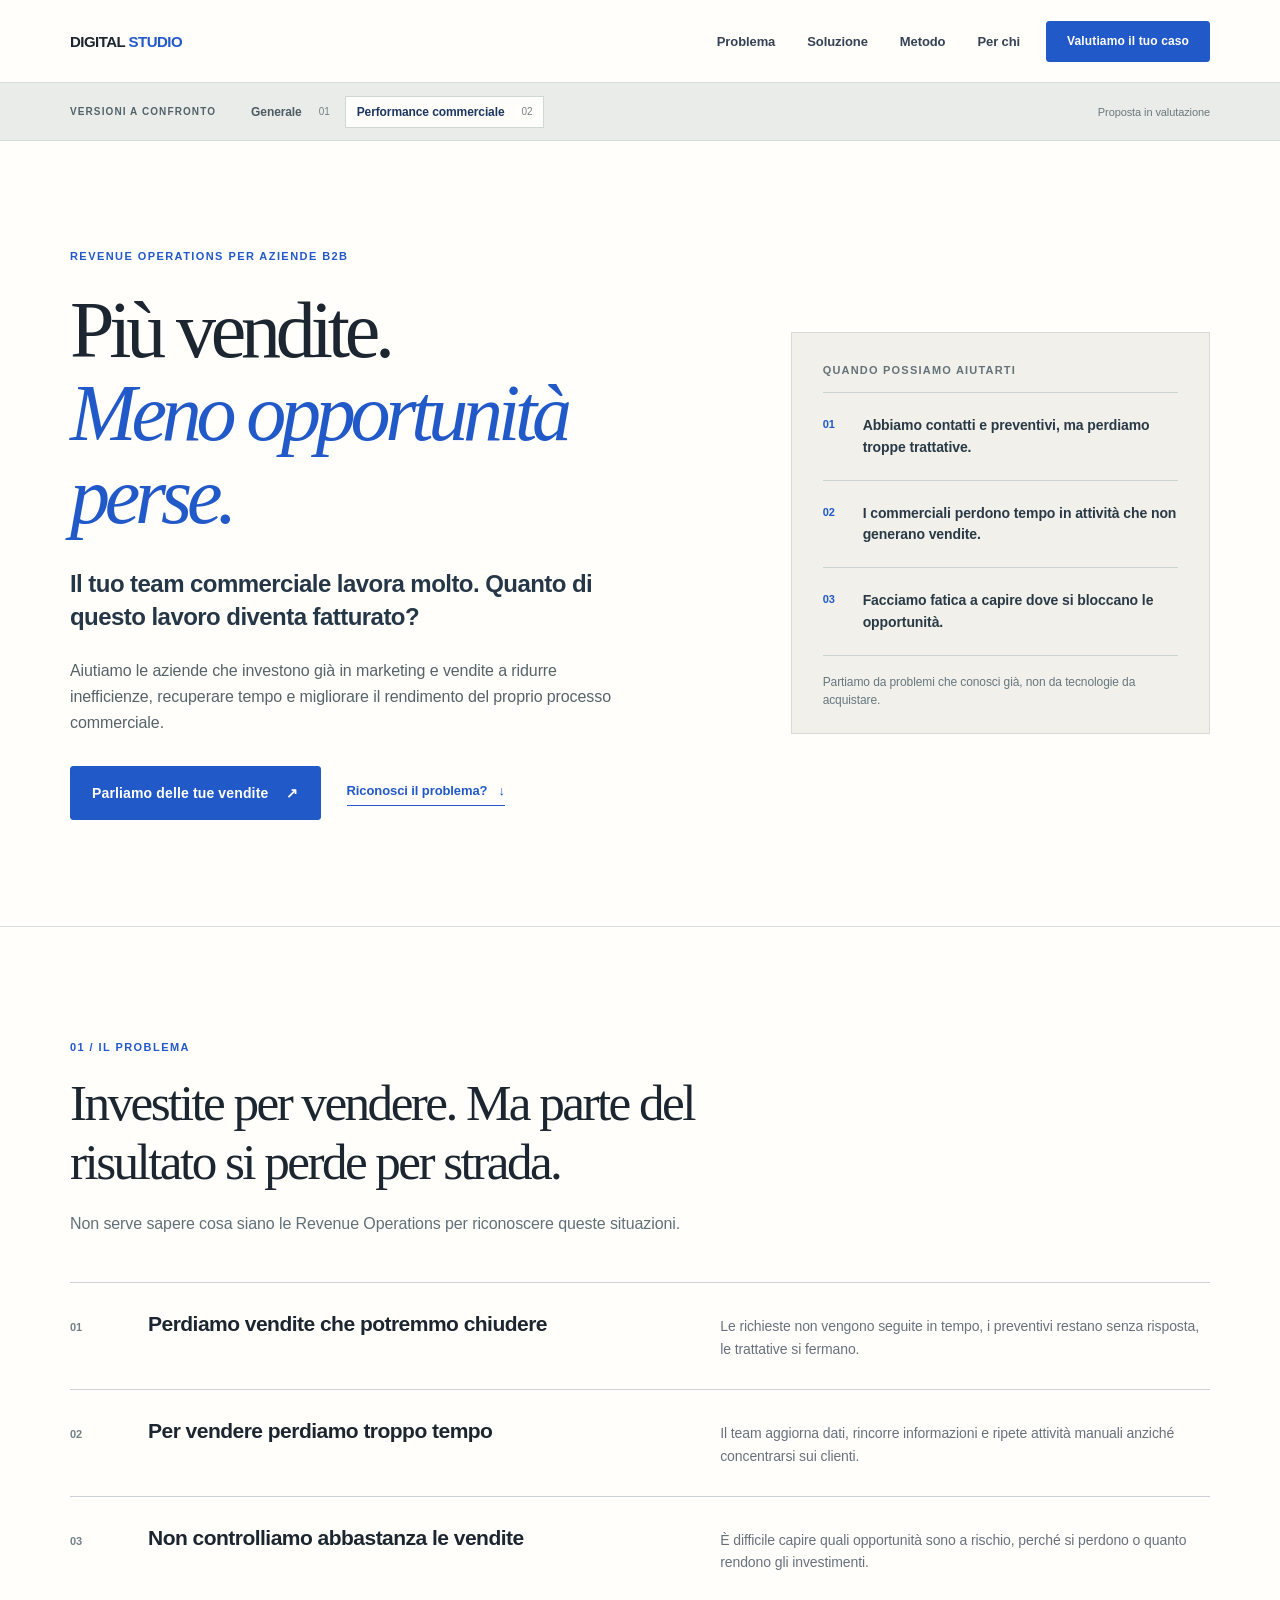
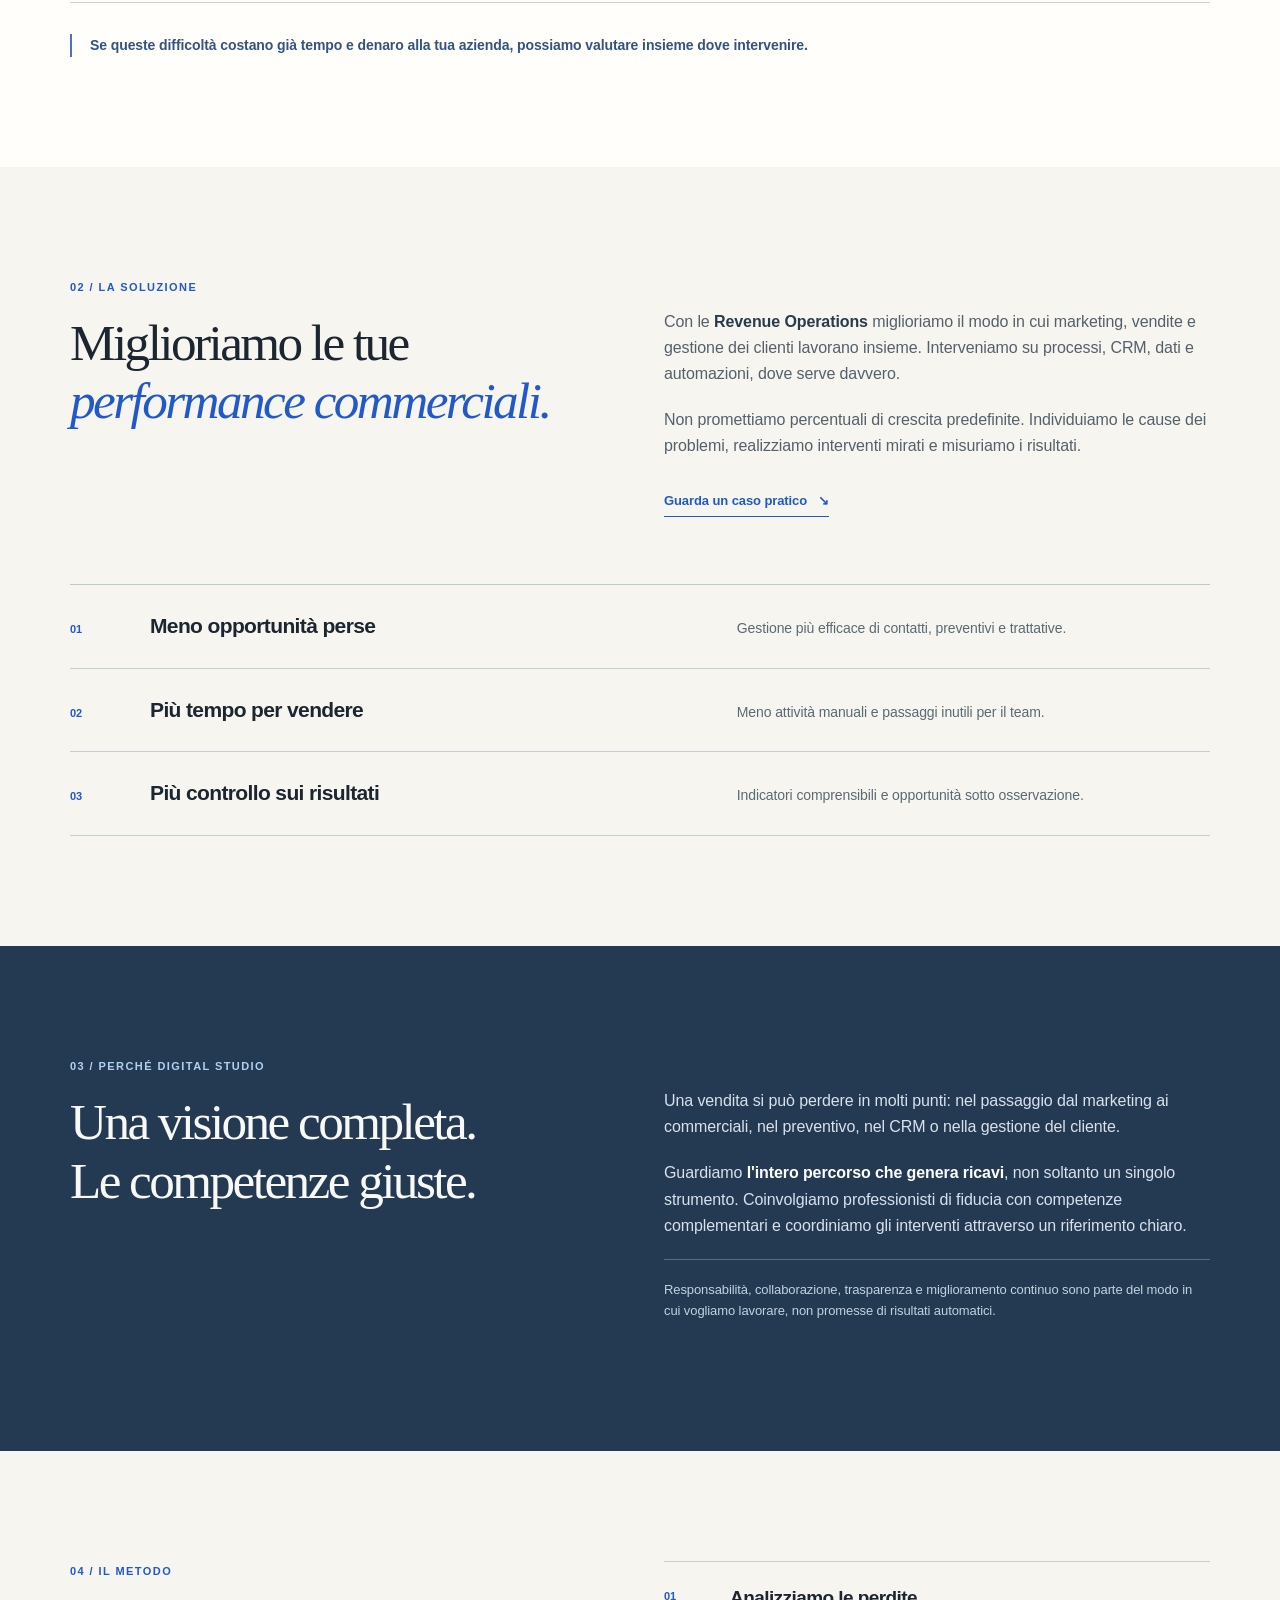
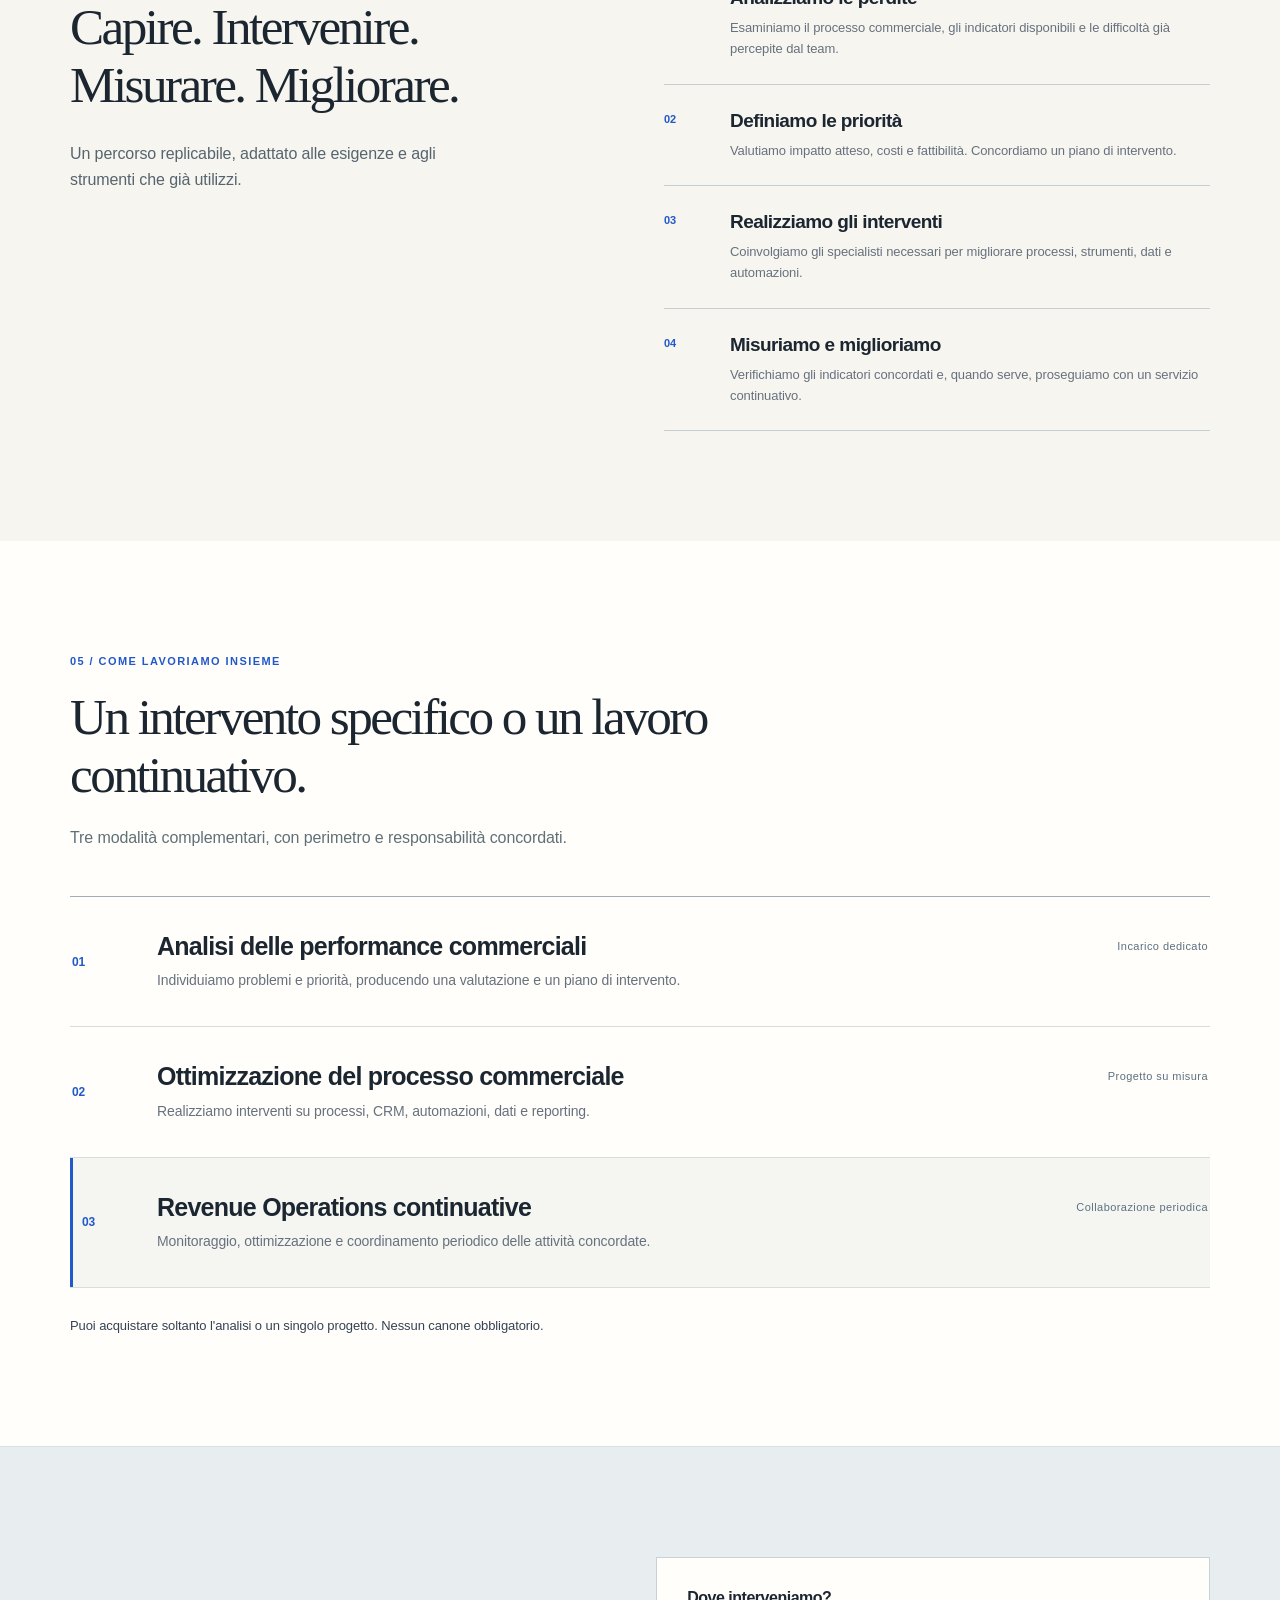
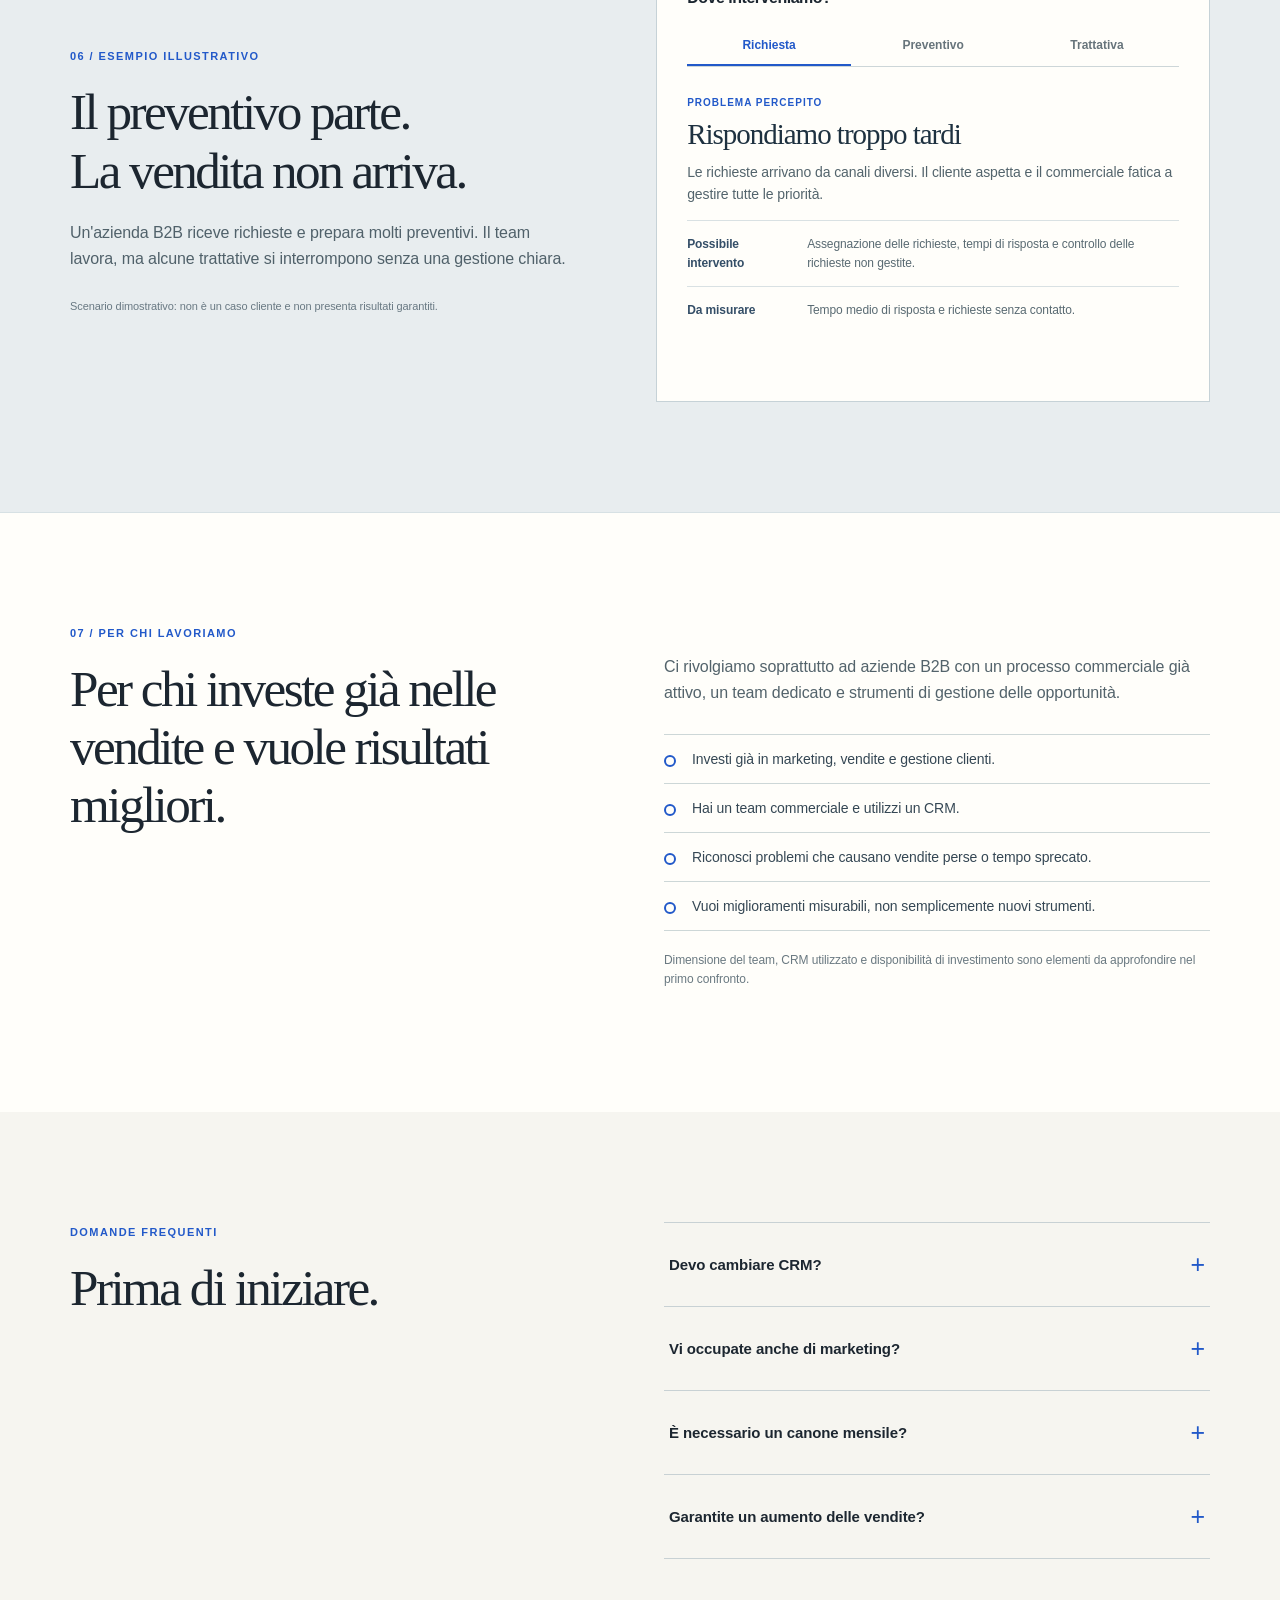
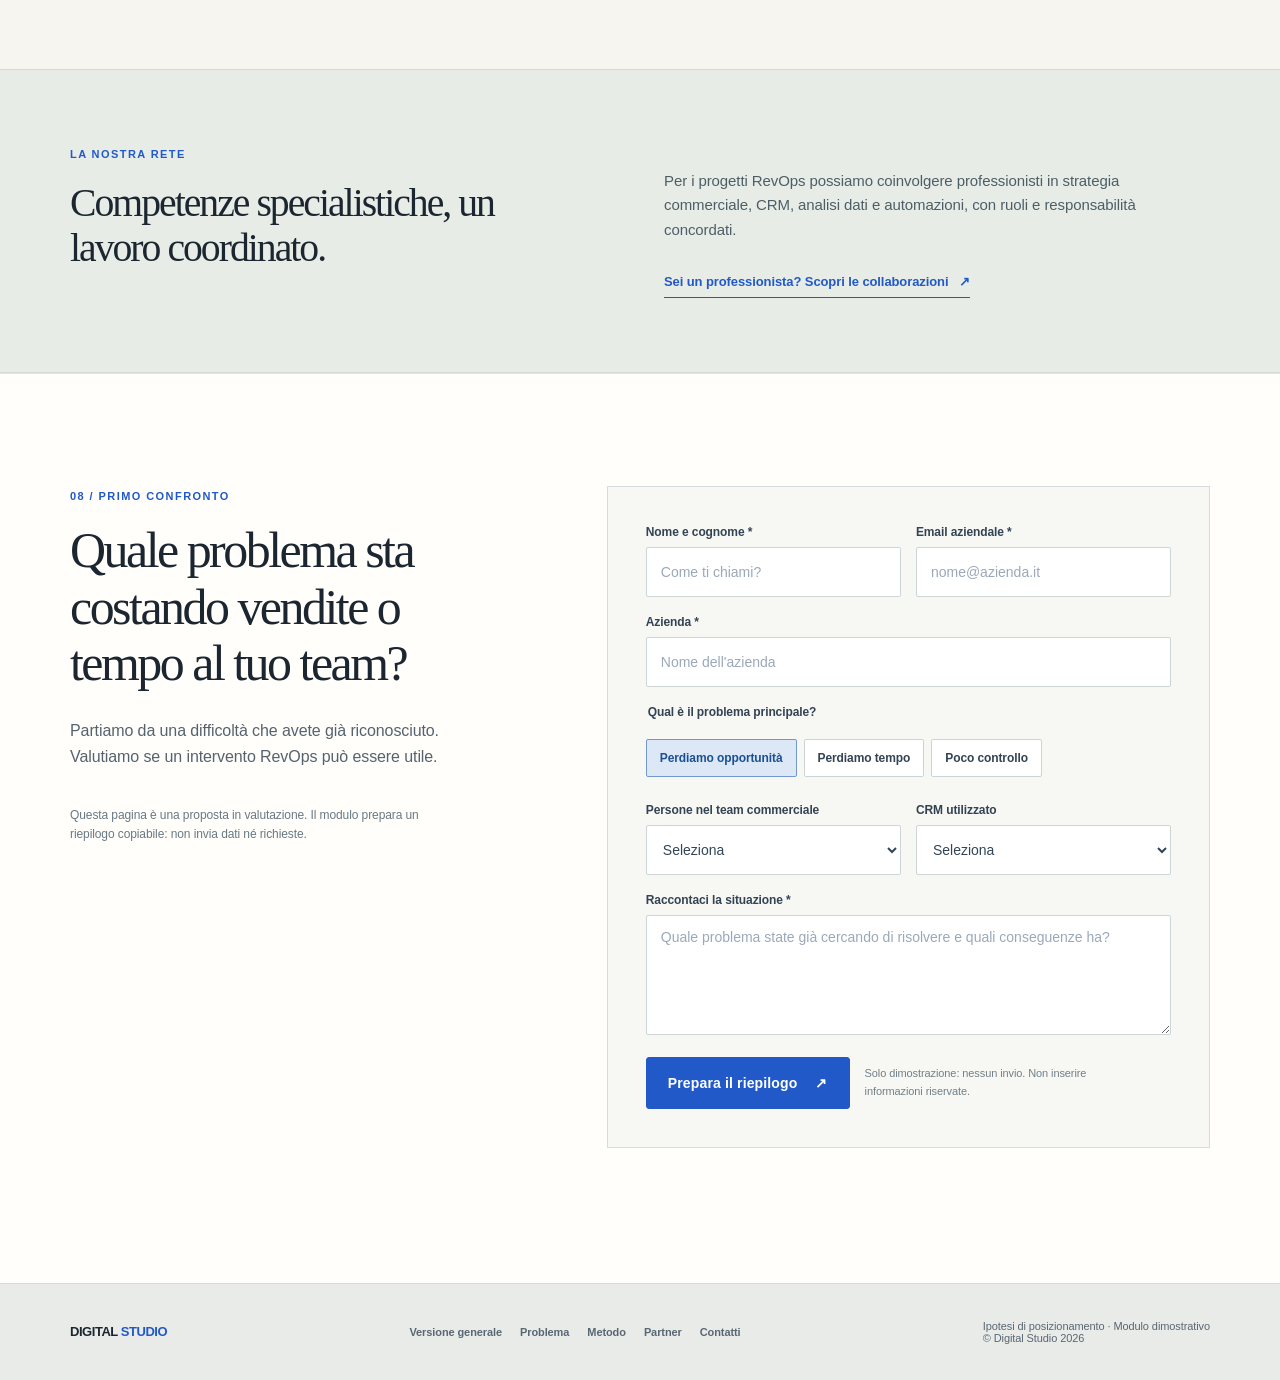
==== commit 5a5cf8ce: "seo: keep experimental positioning page out of search results during validation" ====
--- a/commerciale/index.html
+++ b/commerciale/index.html
@@ -4,6 +4,7 @@
   <meta charset="utf-8">
   <meta name="viewport" content="width=device-width, initial-scale=1">
   <meta name="theme-color" content="#fffefa">
+  <meta name="robots" content="noindex,follow">
   <meta name="description" content="Digital Studio aiuta le aziende B2B a ridurre le opportunità di vendita perse, il tempo sprecato e le inefficienze del processo commerciale attraverso Revenue Operations.">
   <meta property="og:type" content="website">
   <meta property="og:title" content="Digital Studio | Più vendite. Meno opportunità perse.">
--- a/assets/positionings.css
+++ b/assets/positionings.css
@@ -0,0 +1,142 @@
+/* Digital Studio: alternative positioning pages and comparison navigation.
+   Shared editorial design, only functional elements, no external libraries. */
+.site-v2 .positioning-switch{background:#eaece9;border-bottom:1px solid #d4dcd9;}
+.site-v2 .positioning-switch-inner{min-height:57px;display:flex;gap:23px;align-items:center;flex-wrap:wrap;padding-block:9px;}
+.site-v2 .switch-caption{font-size:10px;letter-spacing:.11em;text-transform:uppercase;color:#52626a;font-weight:740;white-space:nowrap;}
+.site-v2 .switch-links{display:flex;align-items:center;gap:3px;flex-wrap:wrap;}
+.site-v2 .switch-links a{display:inline-flex;gap:17px;align-items:center;padding:8px 11px;font-size:12px;font-weight:580;color:#4d5b62;border:1px solid transparent;}
+.site-v2 .switch-links a span{font-size:10px;color:#758086;font-weight:500;}
+.site-v2 .switch-links a:hover{color:#2357ac;text-decoration:underline;text-underline-offset:3px;}
+.site-v2 .switch-links a[aria-current="page"]{background:#fffefa;color:#1b3660;border-color:#ced8d5;text-decoration:none;}
+.site-v2 .switch-note{margin-left:auto;color:#6a777c;font-size:11px;}
+.site-v2 .positioning-compare{background:#efefe8;border-top:1px solid #dce1dd;border-bottom:1px solid #dce1dd;padding:72px 0;}
+.site-v2 .positioning-compare-inner{display:grid;grid-template-columns:minmax(0,.8fr) minmax(0,1.2fr);gap:75px;align-items:start;}
+.site-v2 .positioning-compare h2{font-size:clamp(33px,3.5vw,47px);margin:15px 0 12px;}
+.site-v2 .positioning-compare .compare-intro{color:#576570;font-size:14px;max-width:370px;}
+.site-v2 .compare-versions{border-top:1px solid #c8d3d2;}
+.site-v2 .compare-versions a{display:grid;grid-template-columns:36px minmax(0,1fr) 24px;gap:12px;padding:22px 4px;border-bottom:1px solid #c8d3d2;align-items:start;}
+.site-v2 .compare-versions a:hover h3{color:var(--blue);}
+.site-v2 .compare-versions a>span:first-child{font-size:11px;color:var(--blue);margin-top:5px;font-weight:650;}
+.site-v2 .compare-versions h3{font-size:17px;margin:0 0 6px;color:var(--ink);}
+.site-v2 .compare-versions p{color:#607078;font-size:13px;margin:0;line-height:1.55;}
+.site-v2 .compare-versions .compare-arrow{color:var(--blue);font-size:18px;font-weight:400;margin-top:0;}
+.site-v2 .compare-versions a[aria-current="page"]{pointer-events:none;}
+.site-v2 .compare-versions a[aria-current="page"] h3:after{content:"  · Attuale";font:550 10px/1.3 -apple-system,BlinkMacSystemFont,"Segoe UI",sans-serif;color:#718183;white-space:nowrap;letter-spacing:0;}
+/* RevOps proposed positioning */
+.site-v2.commercial-site .commercial-hero{background:var(--canvas);padding:105px 0 106px;}
+.site-v2.commercial-site .commercial-hero-grid{display:grid;grid-template-columns:minmax(0,1.11fr) minmax(320px,.75fr);gap:100px;align-items:center;}
+.site-v2.commercial-site .commercial-hero h1{font-size:clamp(57px,6.25vw,86px);margin:24px 0 31px;line-height:1.035;}
+.site-v2.commercial-site .commercial-hero h1 em{color:var(--blue);font-style:italic;font-weight:400;}
+.site-v2.commercial-site .commercial-hero-payoff{font-size:clamp(19px,2vw,24px);font-weight:610;color:#253747;line-height:1.37;letter-spacing:-.023em;max-width:590px;}
+.site-v2.commercial-site .commercial-hero-desc{color:#56636a;font-size:16px;max-width:560px;}
+.site-v2.commercial-site .commercial-hero-aside{background:#f1f0ea;border:1px solid #d9dbd6;padding:29px 31px 23px;}
+.site-v2.commercial-site .commercial-aside-kicker{text-transform:uppercase;letter-spacing:.11em;color:#64727a;font-weight:710;font-size:11px;margin:0 0 12px;}
+.site-v2.commercial-site .commercial-hero-row{display:grid;grid-template-columns:25px 1fr;gap:15px;padding:22px 0;border-top:1px solid #cbd4d2;}
+.site-v2.commercial-site .commercial-hero-row span{color:var(--blue);font-size:11px;font-weight:680;padding-top:3px;}
+.site-v2.commercial-site .commercial-hero-row p{font-size:14px;font-weight:580;color:#293946;margin:0;line-height:1.52;}
+.site-v2.commercial-site .commercial-hero-aside-bottom{border-top:1px solid #cbd4d2;color:#667780;padding-top:17px;font-size:12px;line-height:1.55;}
+.site-v2.commercial-site .commercial-section-heading{max-width:760px;margin-bottom:45px;}
+.site-v2.commercial-site .commercial-section-heading h2{margin:18px 0 20px;}
+.site-v2.commercial-site .commercial-section-heading p{color:#607079;font-size:16px;}
+.site-v2.commercial-site .commercial-problems{border-top:1px solid #d8dedc;}
+.site-v2.commercial-site .problem-row{grid-template-columns:50px minmax(0,1fr) minmax(0,.9fr);}
+.site-v2.commercial-site .problem-summary{font-size:14px;font-weight:590;color:#315480;border-left:2px solid #4876bd;padding-left:18px;margin:31px 0 0;max-width:870px;}
+.site-v2.commercial-site .commercial-two-col{display:grid;grid-template-columns:minmax(0,.95fr) minmax(0,1.05fr);gap:100px;align-items:start;}
+.site-v2.commercial-site .commercial-two-col h2{margin:18px 0 0;}
+.site-v2.commercial-site .commercial-two-col h2 em{font-style:italic;font-weight:400;color:var(--blue);}
+.site-v2.commercial-site .commercial-explainer{padding-top:32px;}
+.site-v2.commercial-site .commercial-explainer p{font-size:16px;color:#53616b;margin:0 0 20px;}
+.site-v2.commercial-site .commercial-explainer strong{font-weight:700;color:#293b4b;}
+.site-v2.commercial-site .commercial-explainer .quiet-link{margin-top:12px;}
+.site-v2.commercial-site .outcome-list{margin-top:67px;border-top:1px solid #bcc8c9;}
+.site-v2.commercial-site .outcome-line{display:grid;grid-template-columns:50px minmax(0,1fr) minmax(0,.85fr);gap:30px;padding:28px 0;border-bottom:1px solid #c4cecf;align-items:baseline;}
+.site-v2.commercial-site .outcome-line>span{font-size:11px;font-weight:680;color:var(--blue);}
+.site-v2.commercial-site .outcome-line h3{font-size:21px;margin:0;}
+.site-v2.commercial-site .outcome-line p{font-size:14px;color:#596a73;margin:0;}
+.site-v2.commercial-site .commercial-distinct{background:#243a52;color:#e9eef3;}
+.site-v2.commercial-site .commercial-distinct .micro-label{color:#b1d0f1;}
+.site-v2.commercial-site .commercial-distinct h2{color:#f8f8f5;}
+.site-v2.commercial-site .commercial-distinct .commercial-explainer p{color:#d9e1eb;}
+.site-v2.commercial-site .commercial-distinct .commercial-explainer strong{color:#fff;}
+.site-v2.commercial-site .commercial-value-line{border-top:1px solid #596b7c;padding-top:19px;font-size:13px!important;color:#c1d2df!important;}
+.site-v2.commercial-site .commercial-method{background:var(--paper);}
+.site-v2.commercial-site .commercial-method .method-list{margin:0;}
+.site-v2.commercial-site .method-side{font-size:16px;color:#56646d;max-width:405px;margin-top:26px;}
+.site-v2.commercial-site .commercial-services{background:var(--canvas);}
+.site-v2.commercial-site .commercial-services .service-row--key{background:#f5f6f2;}
+.site-v2.commercial-site .commercial-case{background:#e8edef;border-block:1px solid #d7e1e4;}
+.site-v2.commercial-site .commercial-case-grid{align-items:center;gap:85px;}
+.site-v2.commercial-site .commercial-case-grid>div:first-child>p{margin-top:20px;font-size:16px;color:#50616a;}
+.site-v2.commercial-site .commercial-case-demo{background:var(--canvas);border:1px solid #c6d2d7;padding:30px;}
+.site-v2.commercial-site .commercial-case-demo h3{font-size:16px;margin:0 0 18px;}
+.site-v2.commercial-site .stage-tabs{border-bottom:1px solid #cdd6d8;display:grid;grid-template-columns:repeat(3,1fr);gap:0;margin-bottom:25px;}
+.site-v2.commercial-site .stage-tabs button{background:transparent;border:0;border-bottom:2px solid transparent;color:#67747b;font-size:12px;padding:12px 4px;font-weight:660;}
+.site-v2.commercial-site .stage-tabs button[aria-selected="true"]{border-bottom-color:var(--blue);color:var(--blue);}
+.site-v2.commercial-site .stage-tabs button:hover{color:var(--blue);}
+.site-v2.commercial-site [data-stage-panel]{min-height:279px;}
+.site-v2.commercial-site [data-stage-panel][hidden]{display:none;}
+.site-v2.commercial-site .stage-detail-label{font-size:10px;font-weight:730;letter-spacing:.1em;text-transform:uppercase;color:var(--blue);}
+.site-v2.commercial-site [data-stage-panel] h4{font-family:Georgia,"Palatino Linotype",serif;font-size:clamp(23px,2.7vw,29px);font-weight:400;letter-spacing:-.035em;margin:8px 0 10px;color:#1e3140;}
+.site-v2.commercial-site [data-stage-panel]>p{color:#53646c;font-size:14px;}
+.site-v2.commercial-site .stage-improvement,.site-v2.commercial-site .stage-measure{display:grid;grid-template-columns:105px 1fr;gap:15px;padding:14px 0;border-top:1px solid #d9e1e3;font-size:12px;line-height:1.55;}
+.site-v2.commercial-site .stage-improvement b,.site-v2.commercial-site .stage-measure b{color:#344e67;font-weight:720;}
+.site-v2.commercial-site .stage-improvement span,.site-v2.commercial-site .stage-measure span{color:#596a72;}
+.site-v2.commercial-site .commercial-case .case-disclaimer{font-size:11px;color:#697983;margin-top:28px;display:block;}
+.site-v2.commercial-site .commercial-icp-content>p{font-size:16px;color:#53636b;margin-top:31px;}
+.site-v2.commercial-site .icp-checks{list-style:none;padding:0;margin:28px 0 0;border-top:1px solid #cdd7d7;}
+.site-v2.commercial-site .icp-checks li{padding:16px 0 16px 28px;border-bottom:1px solid #cdd7d7;position:relative;color:#354754;font-size:14px;}
+.site-v2.commercial-site .icp-checks li:before{position:absolute;left:0;top:20px;content:"";width:8px;height:8px;border:2px solid var(--blue);border-radius:100%;}
+.site-v2.commercial-site .commercial-icp-content .icp-small{font-size:12px;color:#6a7981;margin-top:20px;}
+.site-v2.commercial-site .commercial-faq{background:var(--paper);}
+.site-v2.commercial-site .commercial-faq .faq-list{padding-top:0;}
+.site-v2.commercial-site .commercial-partner{padding:74px 0;background:#e7ece7;border-block:1px solid #d4dbd6;}
+.site-v2.commercial-site .commercial-partner h2{font-size:clamp(32px,3.1vw,43px);}
+.site-v2.commercial-site .commercial-partner p{margin-top:25px;color:#4d5e66;font-size:15px;}
+.site-v2.commercial-site .commercial-partner .quiet-link{margin-top:15px;}
+.site-v2.commercial-site .contact-section{border-top:1px solid #e2e4e1;}
+.site-v2.commercial-site .contact-card select{width:100%;min-height:50px;border:1px solid #ccd6d7;background:#fff;border-radius:2px;color:#324657;padding:12px;font-size:14px;}
+.site-v2.commercial-site .contact-card select:focus-visible{outline:2px solid #7ca2ff;outline-offset:2px;}
+@media(max-width:1050px){
+  .site-v2.commercial-site .commercial-hero-grid{gap:45px;}
+  .site-v2.commercial-site .commercial-two-col,.site-v2.commercial-site .commercial-case-grid{gap:52px;}
+  .site-v2.commercial-site .commercial-hero h1{font-size:clamp(52px,6vw,72px);}
+}
+@media(max-width:830px){
+  .site-v2 .positioning-compare-inner,.site-v2.commercial-site .commercial-two-col,.site-v2.commercial-site .commercial-hero-grid{grid-template-columns:1fr;gap:32px;}
+  .site-v2 .positioning-compare{padding:56px 0;}
+  .site-v2.commercial-site .commercial-hero{padding:75px 0 82px;}
+  .site-v2.commercial-site .commercial-hero-aside{padding:25px 30px;}
+  .site-v2.commercial-site .commercial-problems .problem-row{grid-template-columns:42px 1fr 1fr;gap:18px;}
+  .site-v2.commercial-site .commercial-explainer{padding-top:0;}
+  .site-v2.commercial-site .outcome-list{margin-top:48px;}
+  .site-v2.commercial-site .commercial-case-demo{max-width:690px;}
+  .site-v2.commercial-site .commercial-method .method-list{margin:0;}
+  .site-v2.commercial-site .commercial-icp-content>p{margin-top:0;}
+}
+@media(max-width:565px){
+  .site-v2 .positioning-switch-inner{gap:9px;padding-block:10px;}
+  .site-v2 .switch-caption{width:100%;font-size:10px;}
+  .site-v2 .switch-links{width:100%;gap:4px;}
+  .site-v2 .switch-links a{gap:7px;padding:8px 8px;font-size:11px;}
+  .site-v2 .switch-links a span{font-size:9px;}
+  .site-v2 .switch-note{font-size:10px;display:none;}
+  .site-v2 .positioning-compare{padding:48px 0;}
+  .site-v2 .positioning-compare h2{font-size:36px;}
+  .site-v2 .compare-versions a{grid-template-columns:27px minmax(0,1fr) 20px;gap:9px;}
+  .site-v2.commercial-site .commercial-hero{padding:55px 0 65px;}
+  .site-v2.commercial-site .commercial-hero h1{font-size:clamp(44px,11.7vw,59px);}
+  .site-v2.commercial-site .commercial-hero-payoff{font-size:18px;}
+  .site-v2.commercial-site .commercial-hero-desc{font-size:15px;}
+  .site-v2.commercial-site .commercial-hero-aside{padding:22px;}
+  .site-v2.commercial-site .commercial-section-heading{margin-bottom:29px;}
+  .site-v2.commercial-site .commercial-problems .problem-row,.site-v2.commercial-site .outcome-line{grid-template-columns:27px 1fr;gap:7px 15px;align-items:start;padding:22px 0;}
+  .site-v2.commercial-site .commercial-problems .problem-row p,.site-v2.commercial-site .outcome-line p{grid-column:2;font-size:13px;}
+  .site-v2.commercial-site .outcome-line h3{font-size:19px;}
+  .site-v2.commercial-site .outcome-list{margin-top:35px;}
+  .site-v2.commercial-site .commercial-case-demo{padding:23px 18px;}
+  .site-v2.commercial-site [data-stage-panel]{min-height:300px;}
+  .site-v2.commercial-site .stage-improvement,.site-v2.commercial-site .stage-measure{grid-template-columns:1fr;gap:5px;}
+  .site-v2.commercial-site .stage-tabs button{font-size:11px;}
+  .site-v2.commercial-site .contact-section{padding:76px 0 90px;}
+}
+@media(prefers-reduced-motion:reduce){.site-v2.commercial-site *, .site-v2.commercial-site *:before,.site-v2.commercial-site *:after{scroll-behavior:auto!important;transition:none!important}}
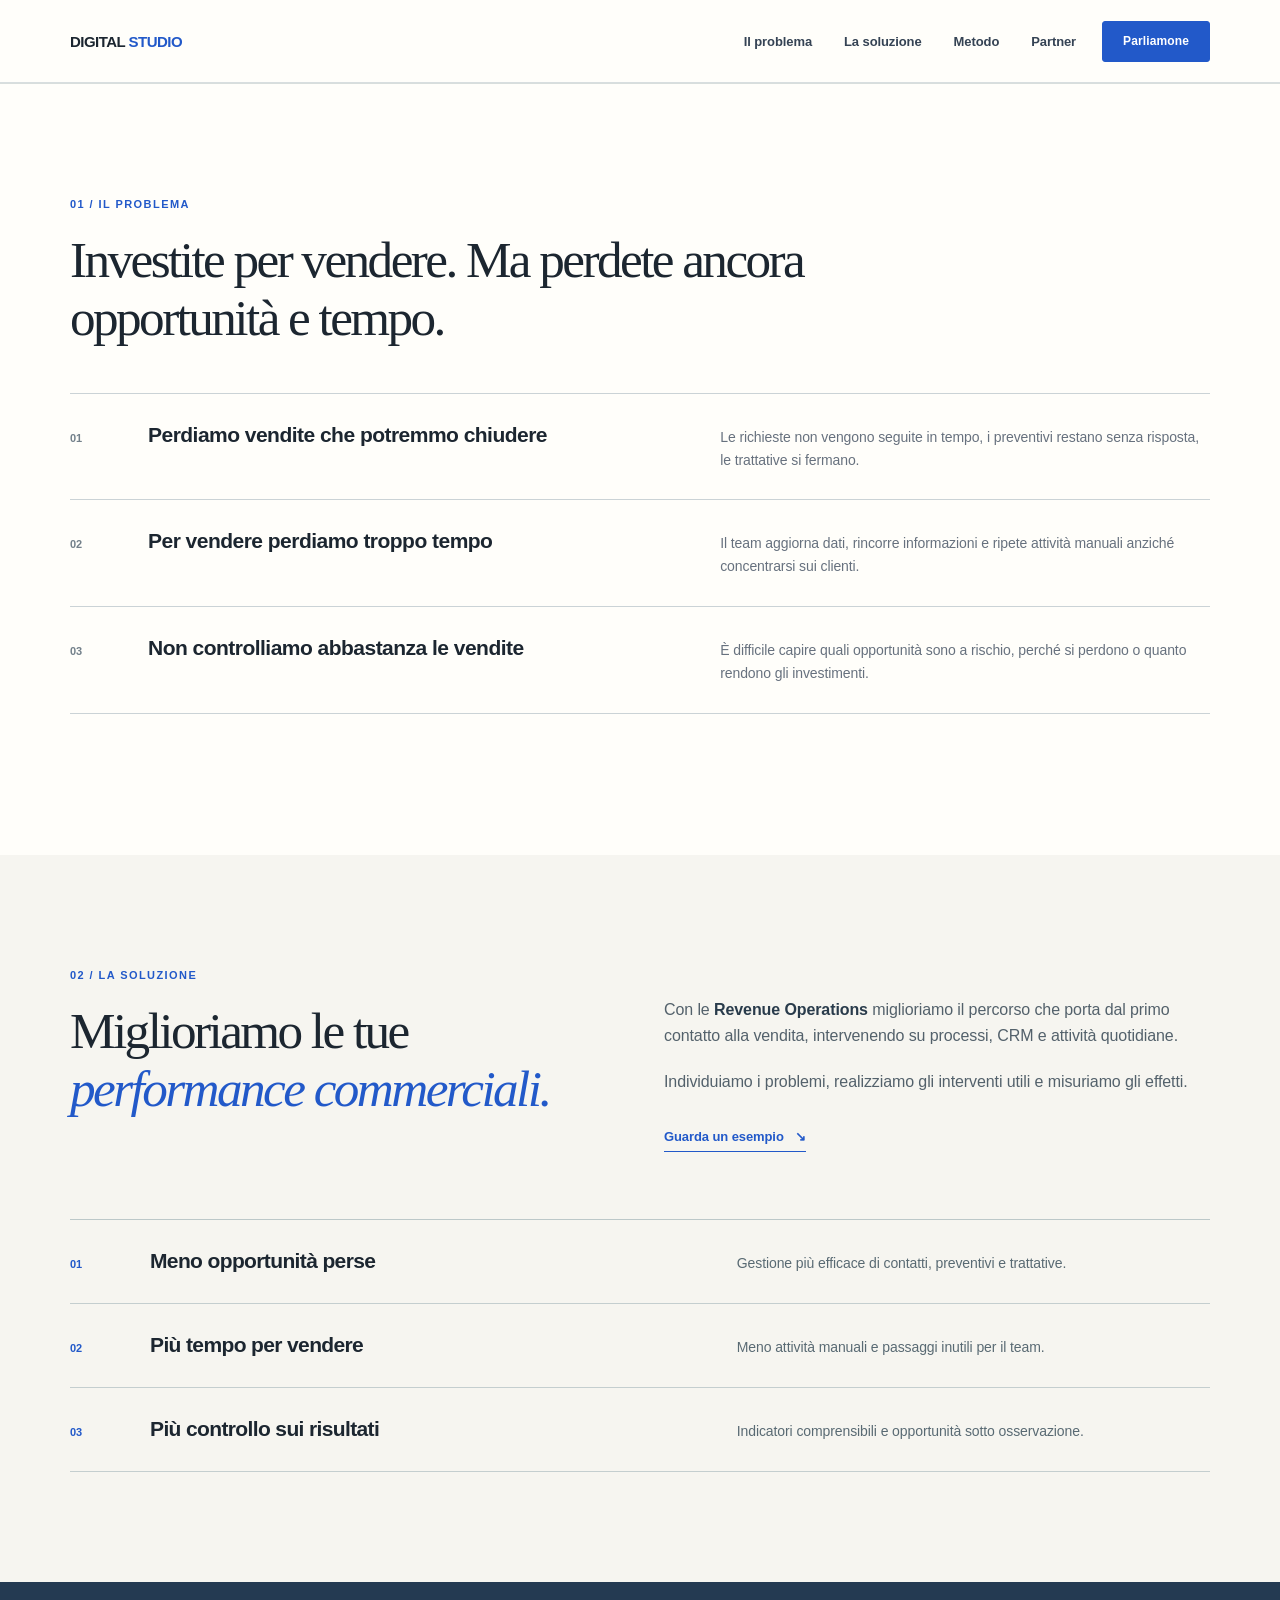
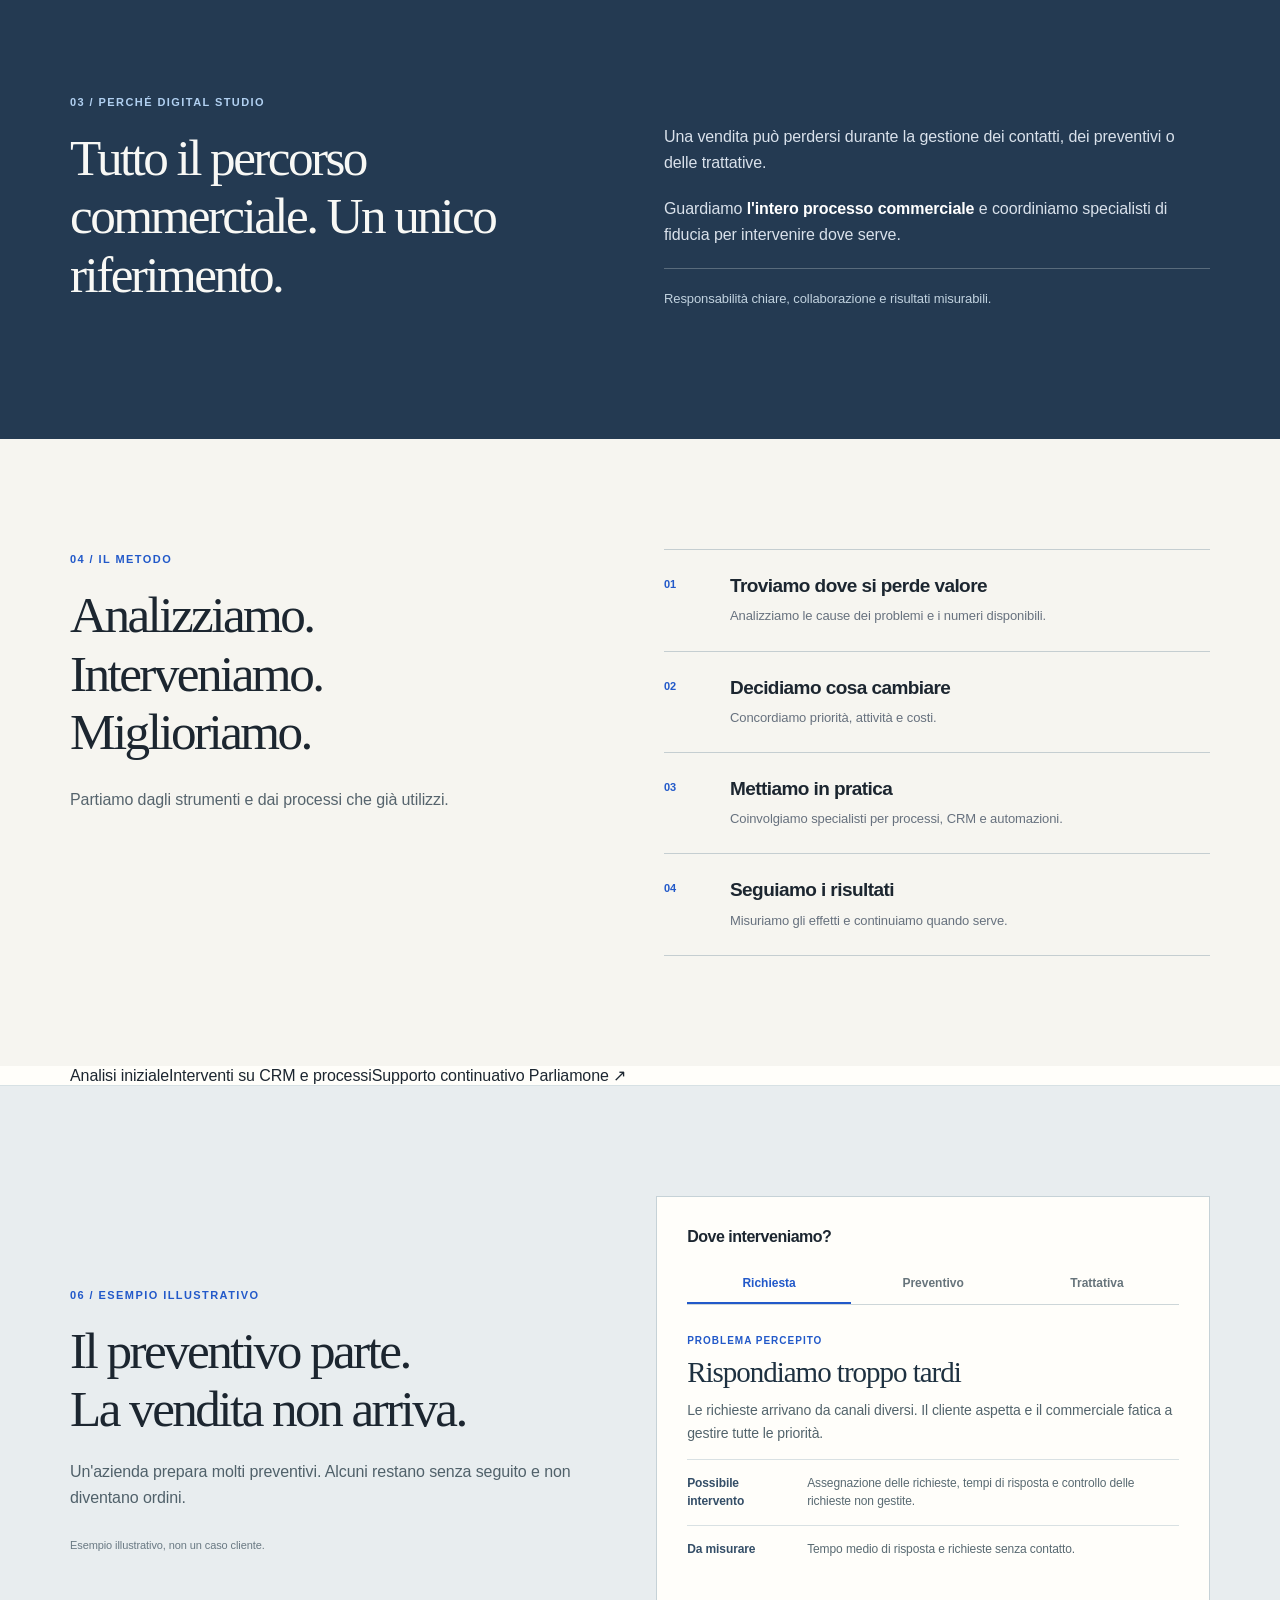
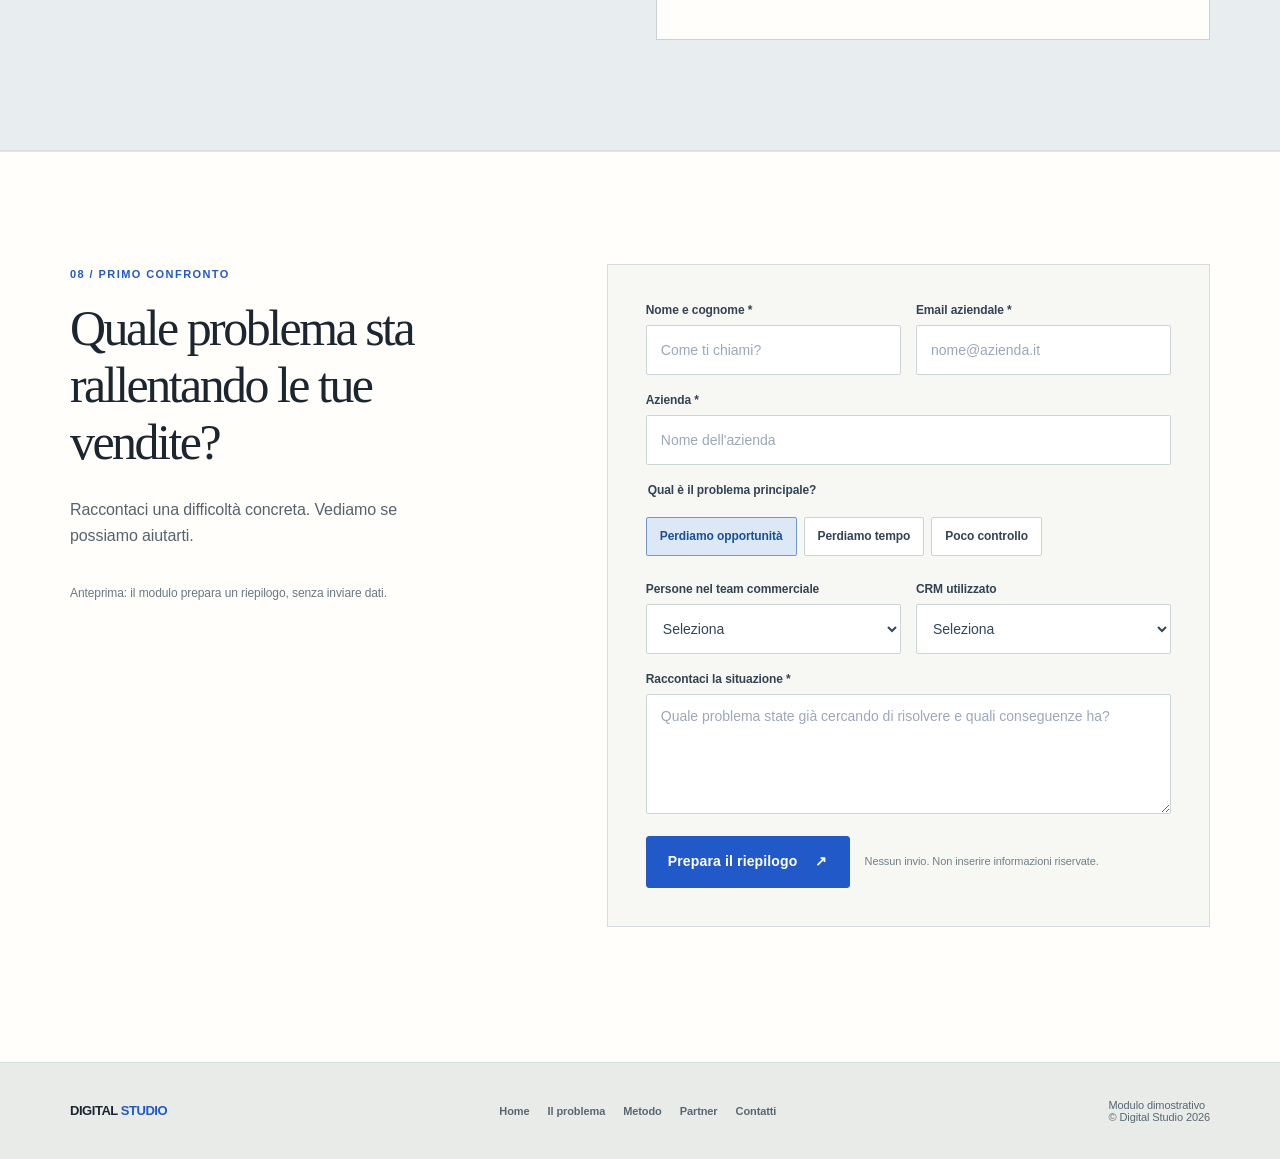
==== commit 34af6e5c: "copy: remove internal comparison UI and focus RevOps site on customer pain" ====
--- a/commerciale/index.html
+++ b/commerciale/index.html
@@ -8,7 +8,7 @@
   <meta name="description" content="Digital Studio aiuta le aziende B2B a ridurre le opportunità di vendita perse, il tempo sprecato e le inefficienze del processo commerciale attraverso Revenue Operations.">
   <meta property="og:type" content="website">
   <meta property="og:title" content="Digital Studio | Più vendite. Meno opportunità perse.">
-  <meta property="og:description" content="Revenue Operations per aziende B2B con team commerciali strutturati. Visione completa, specialisti di fiducia, interventi misurabili.">
+  <meta property="og:description" content="Per aziende B2B con un team commerciale con team commerciali strutturati. Visione completa, specialisti di fiducia, interventi misurabili.">
   <meta property="og:url" content="https://giusebuild.github.io/digital-studio/commerciale/">
   <meta property="og:locale" content="it_IT">
   <title>Digital Studio | Più vendite. Meno opportunità perse.</title>
@@ -25,68 +25,38 @@
     <div class="shell header-inner">
       <a class="brand" href="../" aria-label="Digital Studio, homepage"><span class="brand-wordmark">DIGITAL <em>STUDIO</em></span></a>
       <nav class="desktop-nav" aria-label="Navigazione principale">
-        <a href="#problema">Problema</a>
-        <a href="#soluzione">Soluzione</a>
+        <a href="#problema">Il problema</a>
+        <a href="#soluzione">La soluzione</a>
         <a href="#metodo">Metodo</a>
-        <a href="#per-chi">Per chi</a>
+        <a href="../partner/">Partner</a>
       </nav>
-      <a class="button button--primary nav-cta" href="#contatti">Valutiamo il tuo caso</a>
+      <a class="button button--primary nav-cta" href="#contatti">Parliamone</a>
       <button class="mobile-toggle" type="button" aria-label="Apri menu" aria-expanded="false" aria-controls="mobile-nav" data-menu-toggle>☰</button>
     </div>
     <nav class="mobile-nav" id="mobile-nav" aria-label="Navigazione mobile">
-      <a href="#problema">Problema</a>
-      <a href="#soluzione">Soluzione</a>
+      <a href="#problema">Il problema</a>
+      <a href="#soluzione">La soluzione</a>
       <a href="#metodo">Metodo</a>
-      <a href="#per-chi">Per chi</a>
-      <a href="#contatti" class="button button--primary">Valutiamo il tuo caso</a>
+      <a href="../partner/">Partner</a>
+      <a href="#contatti" class="button button--primary">Parliamone</a>
     </nav>
   </header>
-  <div class="positioning-switch" aria-label="Versioni del posizionamento">
-    <div class="shell positioning-switch-inner">
-      <span class="switch-caption">Versioni a confronto</span>
-      <div class="switch-links">
-        <a href="../">Generale <span>01</span></a>
-        <a href="./" aria-current="page">Performance commerciale <span>02</span></a>
-      </div>
-      <span class="switch-note">Proposta in valutazione</span>
-    </div>
-  </div>
-  <main id="contenuto">
-    <section class="commercial-hero" aria-labelledby="commercial-hero-title">
-      <div class="shell commercial-hero-grid">
-        <div class="commercial-hero-copy">
-          <span class="micro-label">Revenue Operations per aziende B2B</span>
-          <h1 id="commercial-hero-title">Più vendite.<br><em>Meno opportunità perse.</em></h1>
-          <p class="commercial-hero-payoff">Il tuo team commerciale lavora molto. Quanto di questo lavoro diventa fatturato?</p>
-          <p class="commercial-hero-desc">Aiutiamo le aziende che investono già in marketing e vendite a ridurre inefficienze, recuperare tempo e migliorare il rendimento del proprio processo commerciale.</p>
-          <div class="hero-actions">
-            <a href="#contatti" class="button button--primary">Parliamo delle tue vendite <span aria-hidden="true">↗</span></a>
-            <a href="#problema" class="quiet-link">Riconosci il problema? <span aria-hidden="true">↓</span></a>
-          </div>
-        </div>
-        <div class="commercial-hero-aside">
-          <p class="commercial-aside-kicker">Quando possiamo aiutarti</p>
-          <div class="commercial-hero-row"><span>01</span><p>Abbiamo contatti e preventivi, ma perdiamo troppe trattative.</p></div>
-          <div class="commercial-hero-row"><span>02</span><p>I commerciali perdono tempo in attività che non generano vendite.</p></div>
-          <div class="commercial-hero-row"><span>03</span><p>Facciamo fatica a capire dove si bloccano le opportunità.</p></div>
-          <div class="commercial-hero-aside-bottom">Partiamo da problemi che conosci già, non da tecnologie da acquistare.</div>
-        </div>
-      </div>
+  
     </section>
 
     <section class="section commercial-problems" id="problema" aria-labelledby="problema-title">
       <div class="shell">
         <div class="commercial-section-heading">
           <span class="micro-label">01 / Il problema</span>
-          <h2 id="problema-title">Investite per vendere. Ma parte del risultato si perde per strada.</h2>
-          <p>Non serve sapere cosa siano le Revenue Operations per riconoscere queste situazioni.</p>
+          <h2 id="problema-title">Investite per vendere. Ma perdete ancora opportunità e tempo.</h2>
+          <p></p>
         </div>
         <div class="problem-rows">
           <article class="problem-row"><span class="row-no">01</span><h3>Perdiamo vendite che potremmo chiudere</h3><p>Le richieste non vengono seguite in tempo, i preventivi restano senza risposta, le trattative si fermano.</p></article>
           <article class="problem-row"><span class="row-no">02</span><h3>Per vendere perdiamo troppo tempo</h3><p>Il team aggiorna dati, rincorre informazioni e ripete attività manuali anziché concentrarsi sui clienti.</p></article>
           <article class="problem-row"><span class="row-no">03</span><h3>Non controlliamo abbastanza le vendite</h3><p>È difficile capire quali opportunità sono a rischio, perché si perdono o quanto rendono gli investimenti.</p></article>
         </div>
-        <p class="problem-summary">Se queste difficoltà costano già tempo e denaro alla tua azienda, possiamo valutare insieme dove intervenire.</p>
+        <p class="problem-summary"></p>
       </div>
     </section>
 
@@ -97,9 +67,9 @@
           <h2 id="soluzione-title">Miglioriamo le tue <em>performance commerciali.</em></h2>
         </div>
         <div class="commercial-explainer">
-          <p>Con le <strong>Revenue Operations</strong> miglioriamo il modo in cui marketing, vendite e gestione dei clienti lavorano insieme. Interveniamo su processi, CRM, dati e automazioni, dove serve davvero.</p>
-          <p>Non promettiamo percentuali di crescita predefinite. Individuiamo le cause dei problemi, realizziamo interventi mirati e misuriamo i risultati.</p>
-          <a class="quiet-link" href="#esempio">Guarda un caso pratico <span aria-hidden="true">↘</span></a>
+          <p>Con le <strong>Revenue Operations</strong> miglioriamo il percorso che porta dal primo contatto alla vendita, intervenendo su processi, CRM e attività quotidiane.</p>
+          <p>Individuiamo i problemi, realizziamo gli interventi utili e misuriamo gli effetti.</p>
+          <a class="quiet-link" href="#esempio">Guarda un esempio <span aria-hidden="true">↘</span></a>
         </div>
       </div>
       <div class="shell outcome-list" aria-label="Risultati a cui puntiamo">
@@ -113,51 +83,39 @@
       <div class="shell commercial-two-col">
         <div>
           <span class="micro-label">03 / Perché Digital Studio</span>
-          <h2 id="distinct-title">Una visione completa.<br>Le competenze giuste.</h2>
+          <h2 id="distinct-title">Tutto il percorso commerciale. Un unico riferimento.</h2>
         </div>
         <div class="commercial-explainer">
-          <p>Una vendita si può perdere in molti punti: nel passaggio dal marketing ai commerciali, nel preventivo, nel CRM o nella gestione del cliente.</p>
-          <p>Guardiamo <strong>l'intero percorso che genera ricavi</strong>, non soltanto un singolo strumento. Coinvolgiamo professionisti di fiducia con competenze complementari e coordiniamo gli interventi attraverso un riferimento chiaro.</p>
-          <p class="commercial-value-line">Responsabilità, collaborazione, trasparenza e miglioramento continuo sono parte del modo in cui vogliamo lavorare, non promesse di risultati automatici.</p>
+          <p>Una vendita può perdersi durante la gestione dei contatti, dei preventivi o delle trattative.</p>
+          <p>Guardiamo <strong>l'intero processo commerciale</strong> e coordiniamo specialisti di fiducia per intervenire dove serve.</p>
+          <p class="commercial-value-line">Responsabilità chiare, collaborazione e risultati misurabili.</p>
         </div>
       </div>
     </section>
 
     <section class="section commercial-method" id="metodo" aria-labelledby="metodo-title">
       <div class="shell commercial-two-col">
-        <div><span class="micro-label">04 / Il metodo</span><h2 id="metodo-title">Capire. Intervenire. Misurare. Migliorare.</h2><p class="method-side">Un percorso replicabile, adattato alle esigenze e agli strumenti che già utilizzi.</p></div>
+        <div><span class="micro-label">04 / Il metodo</span><h2 id="metodo-title">Analizziamo. Interveniamo. Miglioriamo.</h2><p class="method-side">Partiamo dagli strumenti e dai processi che già utilizzi.</p></div>
         <ol class="method-list">
-          <li><span>01</span><div><h3>Analizziamo le perdite</h3><p>Esaminiamo il processo commerciale, gli indicatori disponibili e le difficoltà già percepite dal team.</p></div></li>
-          <li><span>02</span><div><h3>Definiamo le priorità</h3><p>Valutiamo impatto atteso, costi e fattibilità. Concordiamo un piano di intervento.</p></div></li>
-          <li><span>03</span><div><h3>Realizziamo gli interventi</h3><p>Coinvolgiamo gli specialisti necessari per migliorare processi, strumenti, dati e automazioni.</p></div></li>
-          <li><span>04</span><div><h3>Misuriamo e miglioriamo</h3><p>Verifichiamo gli indicatori concordati e, quando serve, proseguiamo con un servizio continuativo.</p></div></li>
+          <li><span>01</span><div><h3>Troviamo dove si perde valore</h3><p>Analizziamo le cause dei problemi e i numeri disponibili.</p></div></li>
+          <li><span>02</span><div><h3>Decidiamo cosa cambiare</h3><p>Concordiamo priorità, attività e costi.</p></div></li>
+          <li><span>03</span><div><h3>Mettiamo in pratica</h3><p>Coinvolgiamo specialisti per processi, CRM e automazioni.</p></div></li>
+          <li><span>04</span><div><h3>Seguiamo i risultati</h3><p>Misuriamo gli effetti e continuiamo quando serve.</p></div></li>
         </ol>
       </div>
     </section>
-
-    <section class="section commercial-services" id="servizi" aria-labelledby="servizi-title">
-      <div class="shell">
-        <div class="commercial-section-heading">
-          <span class="micro-label">05 / Come lavoriamo insieme</span>
-          <h2 id="servizi-title">Un intervento specifico o un lavoro continuativo.</h2>
-          <p>Tre modalità complementari, con perimetro e responsabilità concordati.</p>
-        </div>
-        <div class="service-list">
-          <article class="service-row"><span class="service-index">01</span><div><h3>Analisi delle performance commerciali</h3><p>Individuiamo problemi e priorità, producendo una valutazione e un piano di intervento.</p></div><span class="service-format">Incarico dedicato</span></article>
-          <article class="service-row"><span class="service-index">02</span><div><h3>Ottimizzazione del processo commerciale</h3><p>Realizziamo interventi su processi, CRM, automazioni, dati e reporting.</p></div><span class="service-format">Progetto su misura</span></article>
-          <article class="service-row service-row--key"><span class="service-index">03</span><div><h3>Revenue Operations continuative</h3><p>Monitoraggio, ottimizzazione e coordinamento periodico delle attività concordate.</p></div><span class="service-format">Collaborazione periodica</span></article>
-        </div>
-        <p class="service-bottom">Puoi acquistare soltanto l'analisi o un singolo progetto. Nessun canone obbligatorio.</p>
-      </div>
-    </section>
+    <div class="shell revenue-offer-note">
+      <span>Analisi iniziale</span><span>Interventi su CRM e processi</span><span>Supporto continuativo</span>
+      <a href="#contatti">Parliamone <span aria-hidden="true">↗</span></a>
+    </div>
 
     <section class="section commercial-case" id="esempio" aria-labelledby="esempio-title">
       <div class="shell commercial-two-col commercial-case-grid">
         <div>
           <span class="micro-label">06 / Esempio illustrativo</span>
           <h2 id="esempio-title">Il preventivo parte.<br>La vendita non arriva.</h2>
-          <p>Un'azienda B2B riceve richieste e prepara molti preventivi. Il team lavora, ma alcune trattative si interrompono senza una gestione chiara.</p>
-          <span class="case-disclaimer">Scenario dimostrativo: non è un caso cliente e non presenta risultati garantiti.</span>
+          <p>Un'azienda prepara molti preventivi. Alcuni restano senza seguito e non diventano ordini.</p>
+          <span class="case-disclaimer">Esempio illustrativo, non un caso cliente.</span>
         </div>
         <div class="commercial-case-demo" aria-labelledby="case-demo-title">
           <h3 id="case-demo-title">Dove interveniamo?</h3>
@@ -191,48 +149,13 @@
       </div>
     </section>
 
-    <section class="section commercial-icp" id="per-chi" aria-labelledby="per-chi-title">
-      <div class="shell commercial-two-col">
-        <div><span class="micro-label">07 / Per chi lavoriamo</span><h2 id="per-chi-title">Per chi investe già nelle vendite e vuole risultati migliori.</h2></div>
-        <div class="commercial-icp-content">
-          <p>Ci rivolgiamo soprattutto ad aziende B2B con un processo commerciale già attivo, un team dedicato e strumenti di gestione delle opportunità.</p>
-          <ul class="icp-checks">
-            <li>Investi già in marketing, vendite e gestione clienti.</li>
-            <li>Hai un team commerciale e utilizzi un CRM.</li>
-            <li>Riconosci problemi che causano vendite perse o tempo sprecato.</li>
-            <li>Vuoi miglioramenti misurabili, non semplicemente nuovi strumenti.</li>
-          </ul>
-          <p class="icp-small">Dimensione del team, CRM utilizzato e disponibilità di investimento sono elementi da approfondire nel primo confronto.</p>
-        </div>
-      </div>
-    </section>
-
-    <section class="section commercial-faq" id="domande" aria-labelledby="faq-title">
-      <div class="shell commercial-two-col">
-        <div><span class="micro-label">Domande frequenti</span><h2 id="faq-title">Prima di iniziare.</h2></div>
-        <div class="faq-list">
-          <details class="faq"><summary>Devo cambiare CRM?</summary><p>Non necessariamente. Partiamo dagli strumenti già presenti e valutiamo come utilizzarli meglio. Cambiare piattaforma è soltanto una delle possibili alternative.</p></details>
-          <details class="faq"><summary>Vi occupate anche di marketing?</summary><p>Analizziamo il collegamento tra acquisizione, vendite e gestione clienti. Coinvolgiamo specialisti quando è utile intervenire anche su attività di marketing.</p></details>
-          <details class="faq"><summary>È necessario un canone mensile?</summary><p>No. L'analisi e i singoli progetti sono servizi autonomi. La collaborazione continuativa viene proposta solo quando serve.</p></details>
-          <details class="faq"><summary>Garantite un aumento delle vendite?</summary><p>No. Valutiamo insieme obiettivi realistici, definiamo gli indicatori e verifichiamo gli effetti degli interventi. I risultati dipendono da molti fattori.</p></details>
-        </div>
-      </div>
-    </section>
-
-    <aside class="commercial-partner" aria-labelledby="commercial-partner-title">
-      <div class="shell commercial-two-col">
-        <div><span class="micro-label">La nostra rete</span><h2 id="commercial-partner-title">Competenze specialistiche, un lavoro coordinato.</h2></div>
-        <div><p>Per i progetti RevOps possiamo coinvolgere professionisti in strategia commerciale, CRM, analisi dati e automazioni, con ruoli e responsabilità concordati.</p><a class="quiet-link" href="../partner/">Sei un professionista? Scopri le collaborazioni <span aria-hidden="true">↗</span></a></div>
-      </div>
-    </aside>
-
     <section class="contact-section" id="contatti" aria-labelledby="contatti-title">
       <div class="shell contact-layout">
         <div class="contact-copy">
           <span class="micro-label">08 / Primo confronto</span>
-          <h2 id="contatti-title">Quale problema sta costando vendite o tempo al tuo team?</h2>
-          <p>Partiamo da una difficoltà che avete già riconosciuto. Valutiamo se un intervento RevOps può essere utile.</p>
-          <p class="contact-note">Questa pagina è una proposta in valutazione. Il modulo prepara un riepilogo copiabile: non invia dati né richieste.</p>
+          <h2 id="contatti-title">Quale problema sta rallentando le tue vendite?</h2>
+          <p>Raccontaci una difficoltà concreta. Vediamo se possiamo aiutarti.</p>
+          <p class="contact-note">Anteprima: il modulo prepara un riepilogo, senza inviare dati.</p>
         </div>
         <div class="contact-card">
           <form id="contact-form" data-demo-form="commerciale">
@@ -253,7 +176,7 @@
               <div class="field"><label for="crm">CRM utilizzato</label><select id="crm" name="crm"><option value="Non indicato">Seleziona</option><option>HubSpot</option><option>Salesforce</option><option>Microsoft Dynamics</option><option>Altro CRM</option><option>Nessun CRM</option></select></div>
             </div>
             <div class="field"><label for="message">Raccontaci la situazione *</label><textarea id="message" name="message" required minlength="15" maxlength="3000" placeholder="Quale problema state già cercando di risolvere e quali conseguenze ha?"></textarea></div>
-            <div class="contact-actions"><button type="submit" class="button button--primary">Prepara il riepilogo <span aria-hidden="true">↗</span></button><p>Solo dimostrazione: nessun invio. Non inserire informazioni riservate.</p></div>
+            <div class="contact-actions"><button type="submit" class="button button--primary">Prepara il riepilogo <span aria-hidden="true">↗</span></button><p>Nessun invio. Non inserire informazioni riservate.</p></div>
           </form>
           <div class="form-output" id="contact-result" role="status" aria-live="polite"><h3>Riepilogo pronto</h3><p>Non è stato inviato nulla. Puoi copiare il contenuto compilato.</p><button type="button" data-copy-summary>Copia il riepilogo</button></div>
         </div>
@@ -263,8 +186,8 @@
   <footer class="footer">
     <div class="shell footer-inner">
       <a class="brand" href="../" aria-label="Digital Studio, homepage"><span class="brand-wordmark">DIGITAL <em>STUDIO</em></span></a>
-      <nav class="footer-links" aria-label="Navigazione footer"><a href="../">Versione generale</a><a href="#problema">Problema</a><a href="#metodo">Metodo</a><a href="../partner/">Partner</a><a href="#contatti">Contatti</a></nav>
-      <div class="footer-note"><span>Ipotesi di posizionamento · Modulo dimostrativo</span><span>© Digital Studio 2026</span></div>
+      <nav class="footer-links" aria-label="Navigazione footer"><a href="../">Home</a><a href="#problema">Il problema</a><a href="#metodo">Metodo</a><a href="../partner/">Partner</a><a href="#contatti">Contatti</a></nav>
+      <div class="footer-note"><span>Modulo dimostrativo</span><span>© Digital Studio 2026</span></div>
     </div>
   </footer>
 </body>
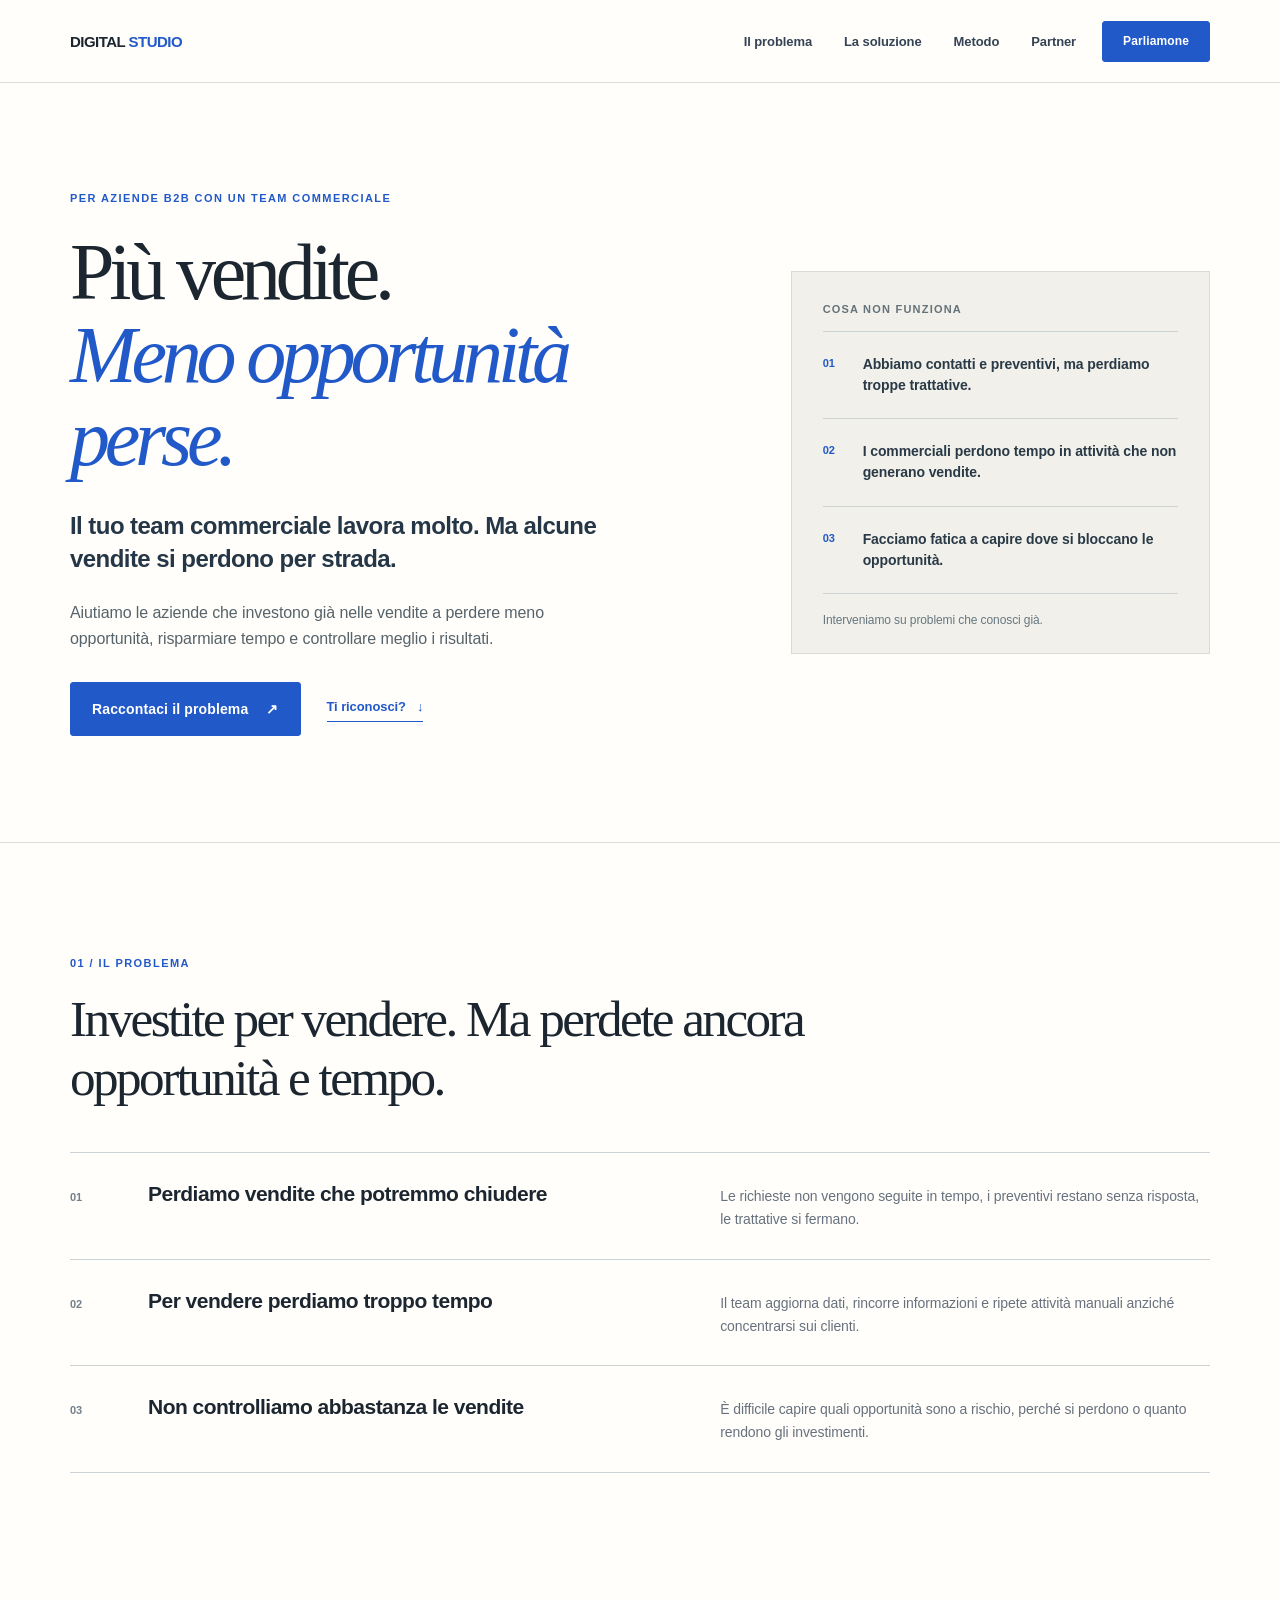
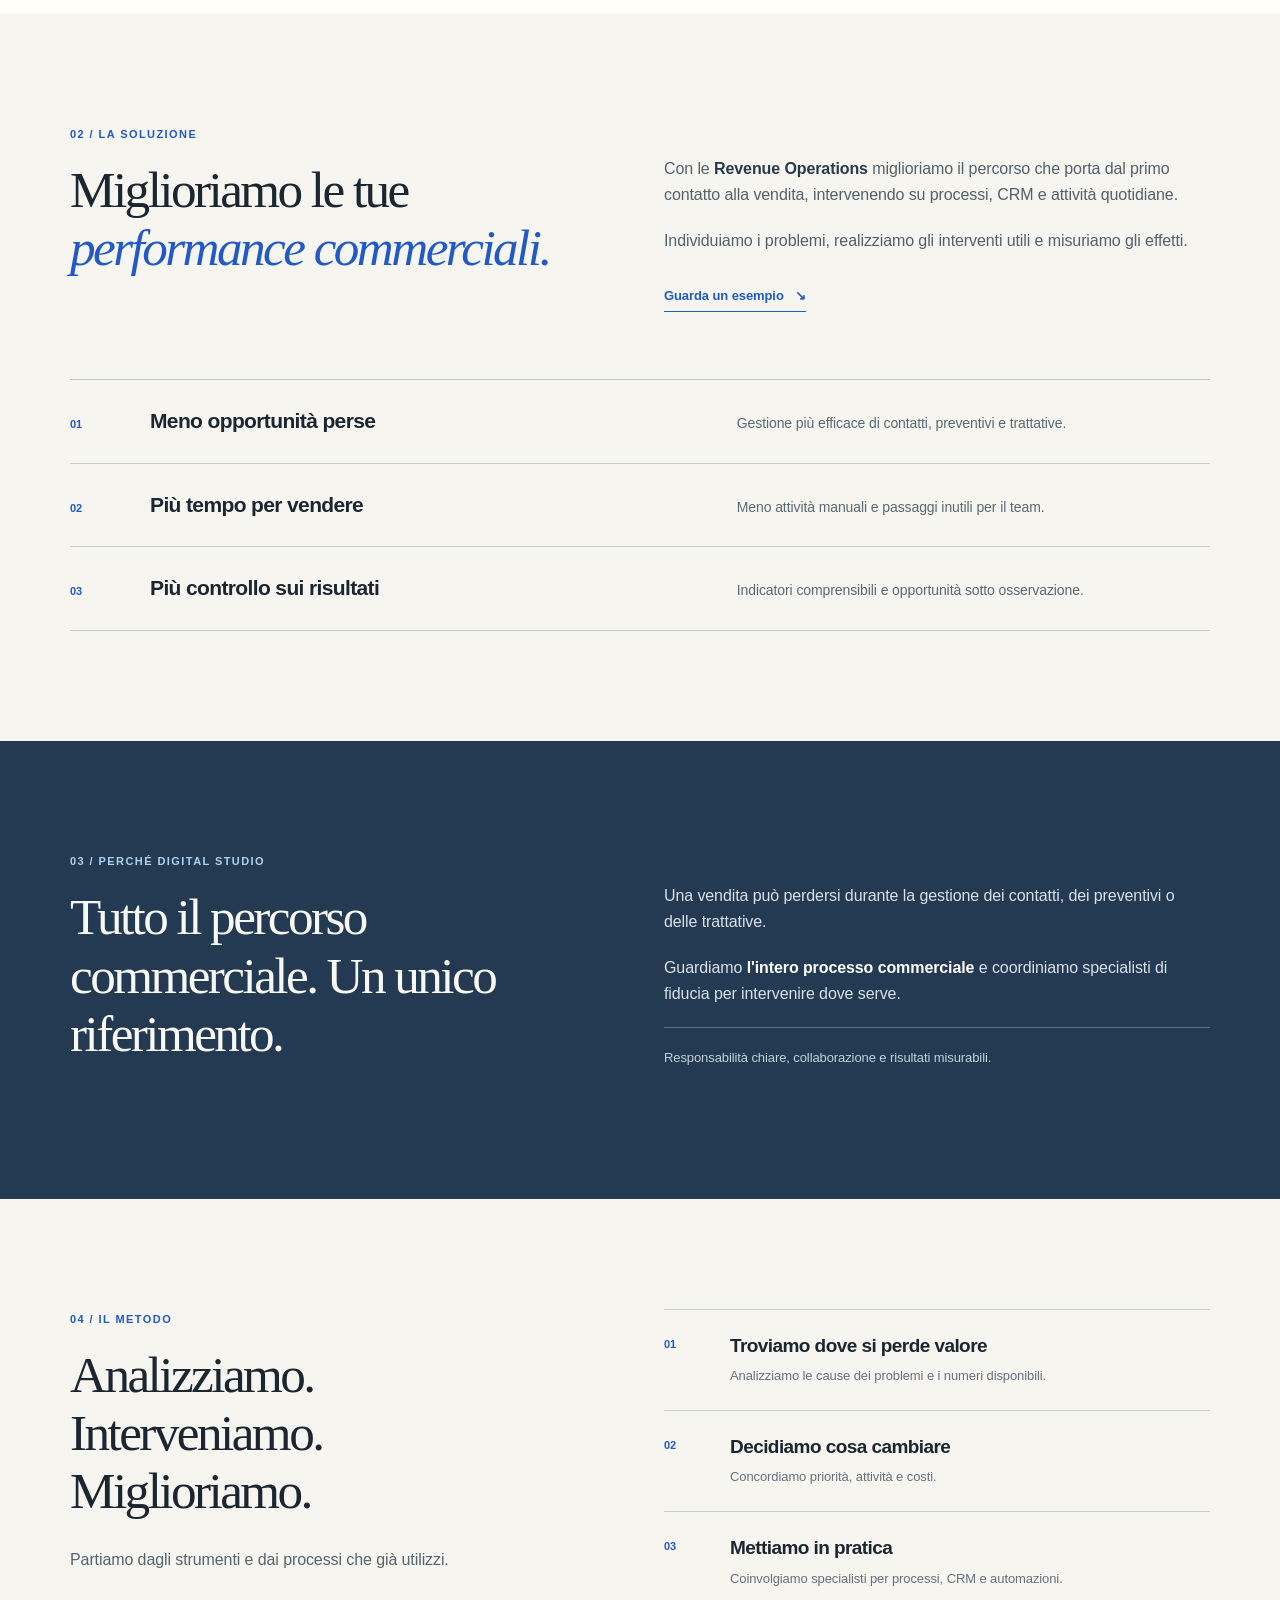
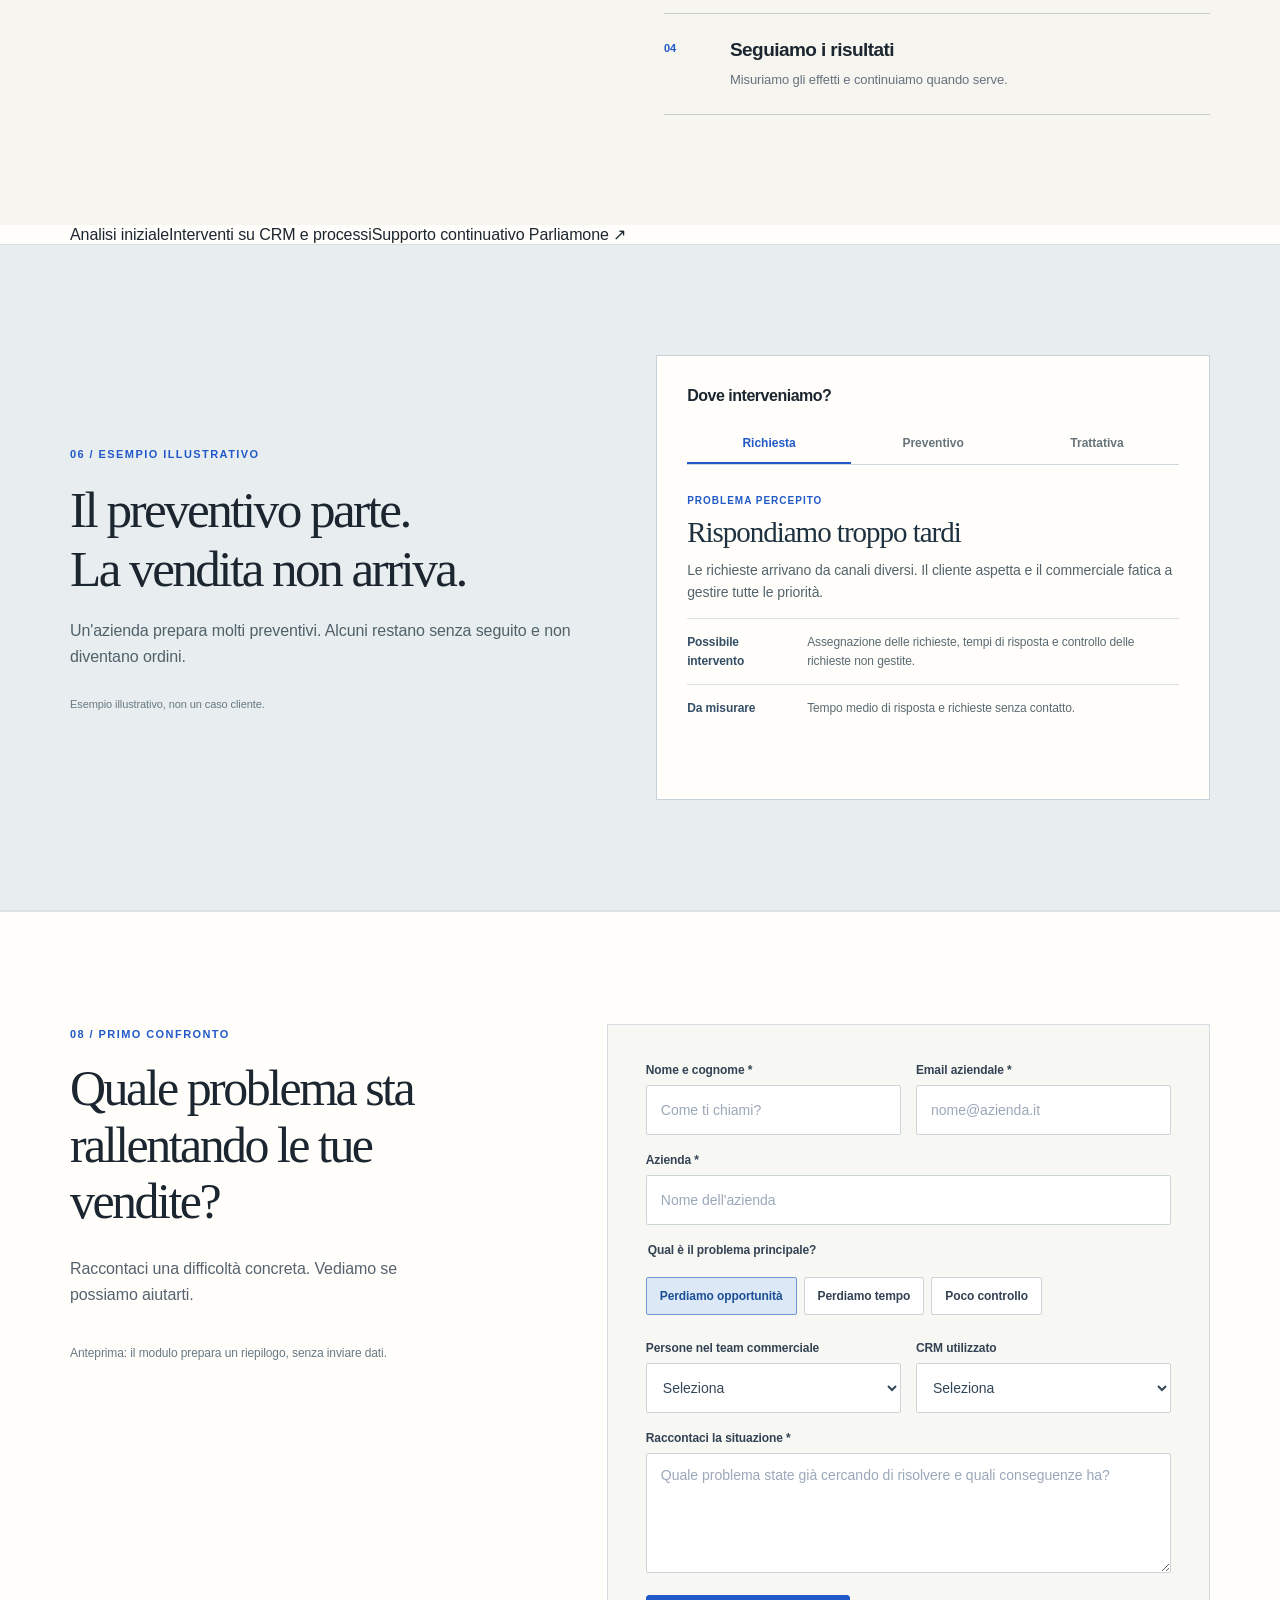
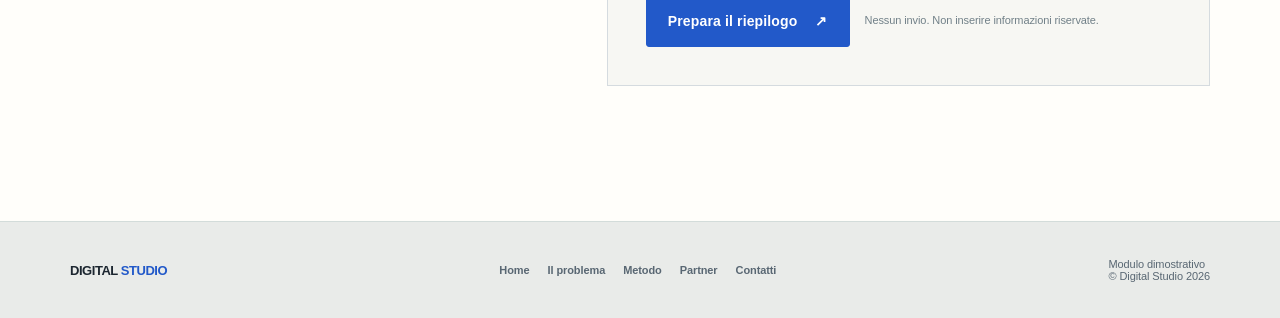
==== commit fc2e3f7a: "fix: restore semantic main and commercial hero after page simplification" ====
--- a/commerciale/index.html
+++ b/commerciale/index.html
@@ -41,7 +41,27 @@
       <a href="#contatti" class="button button--primary">Parliamone</a>
     </nav>
   </header>
-  
+  <main id="contenuto">
+    <section class="commercial-hero" aria-labelledby="commercial-hero-title">
+      <div class="shell commercial-hero-grid">
+        <div class="commercial-hero-copy">
+          <span class="micro-label">Per aziende B2B con un team commerciale</span>
+          <h1 id="commercial-hero-title">Più vendite.<br><em>Meno opportunità perse.</em></h1>
+          <p class="commercial-hero-payoff">Il tuo team commerciale lavora molto. Ma alcune vendite si perdono per strada.</p>
+          <p class="commercial-hero-desc">Aiutiamo le aziende che investono già nelle vendite a perdere meno opportunità, risparmiare tempo e controllare meglio i risultati.</p>
+          <div class="hero-actions">
+            <a href="#contatti" class="button button--primary">Raccontaci il problema <span aria-hidden="true">↗</span></a>
+            <a href="#problema" class="quiet-link">Ti riconosci? <span aria-hidden="true">↓</span></a>
+          </div>
+        </div>
+        <aside class="commercial-hero-aside" aria-label="Situazioni in cui interveniamo">
+          <p class="commercial-aside-kicker">Cosa non funziona</p>
+          <div class="commercial-hero-row"><span>01</span><p>Abbiamo contatti e preventivi, ma perdiamo troppe trattative.</p></div>
+          <div class="commercial-hero-row"><span>02</span><p>I commerciali perdono tempo in attività che non generano vendite.</p></div>
+          <div class="commercial-hero-row"><span>03</span><p>Facciamo fatica a capire dove si bloccano le opportunità.</p></div>
+          <div class="commercial-hero-aside-bottom">Interveniamo su problemi che conosci già.</div>
+        </aside>
+      </div>
     </section>
 
     <section class="section commercial-problems" id="problema" aria-labelledby="problema-title">
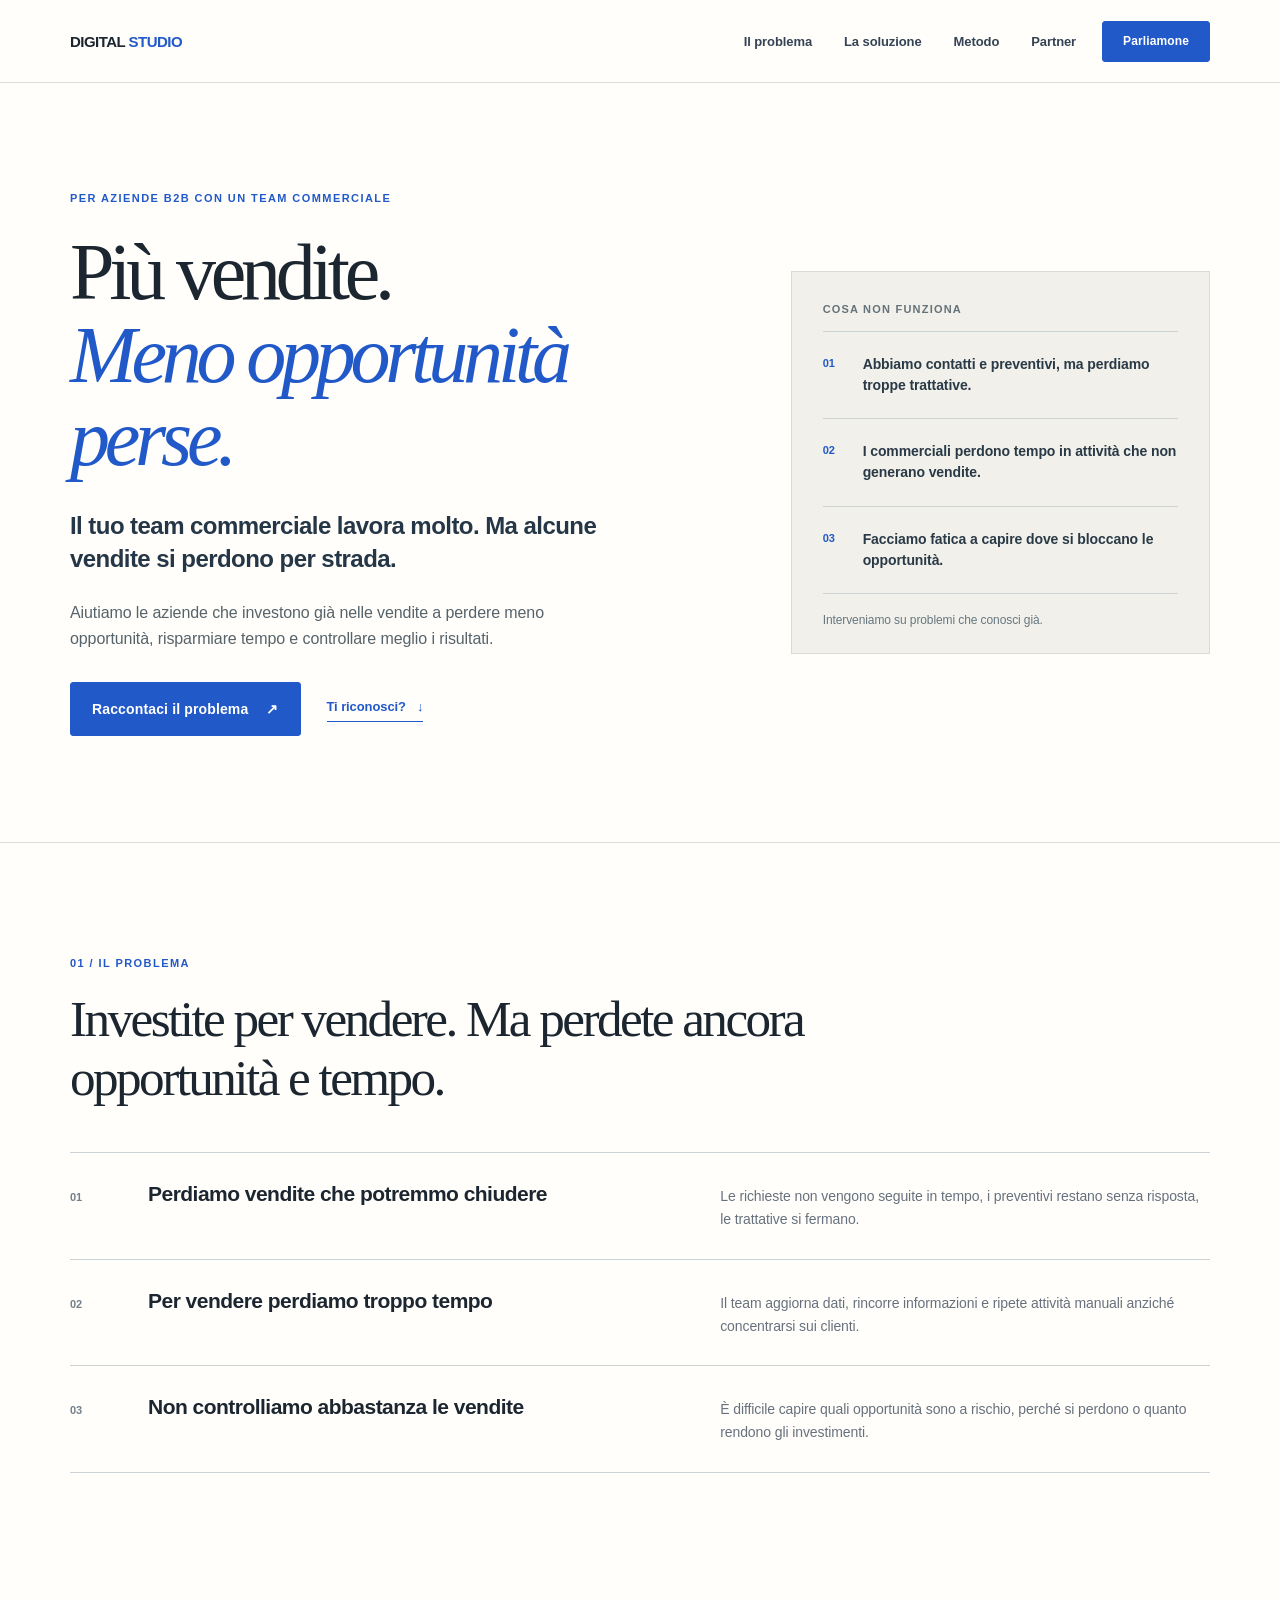
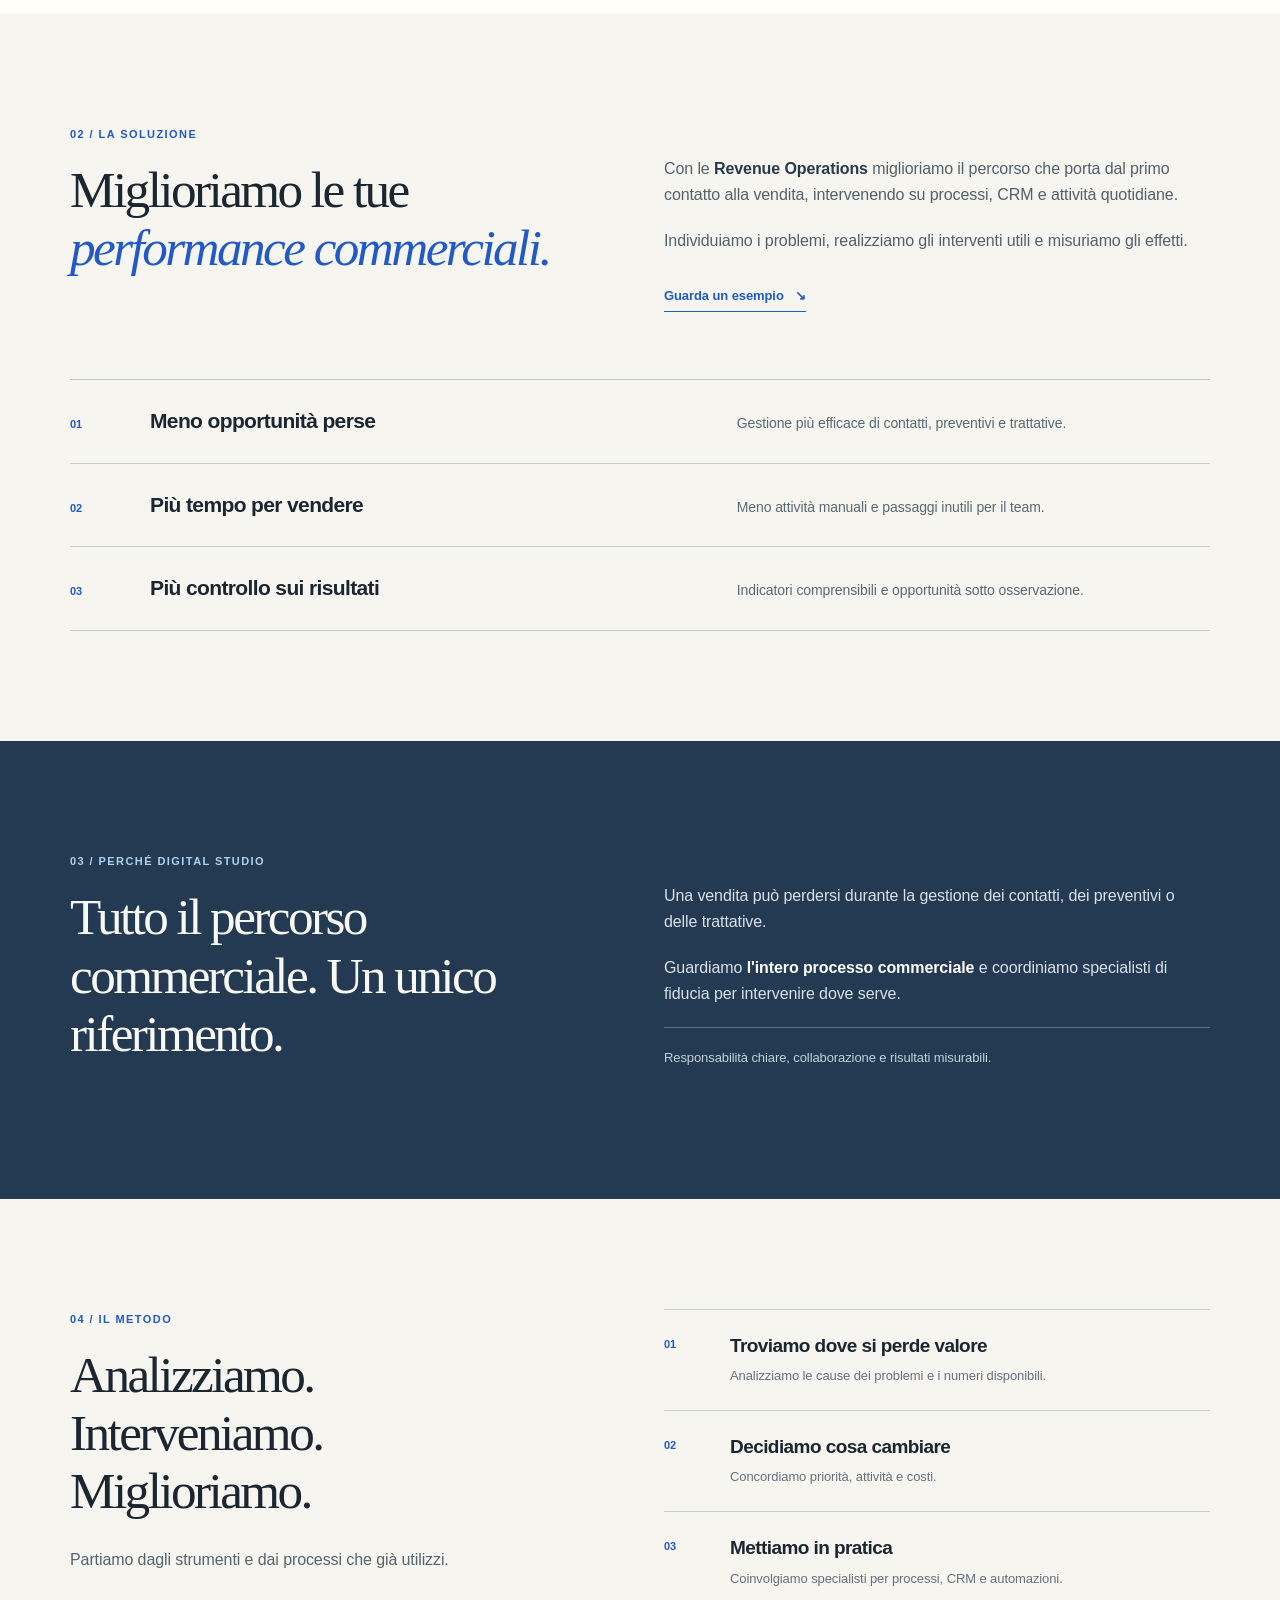
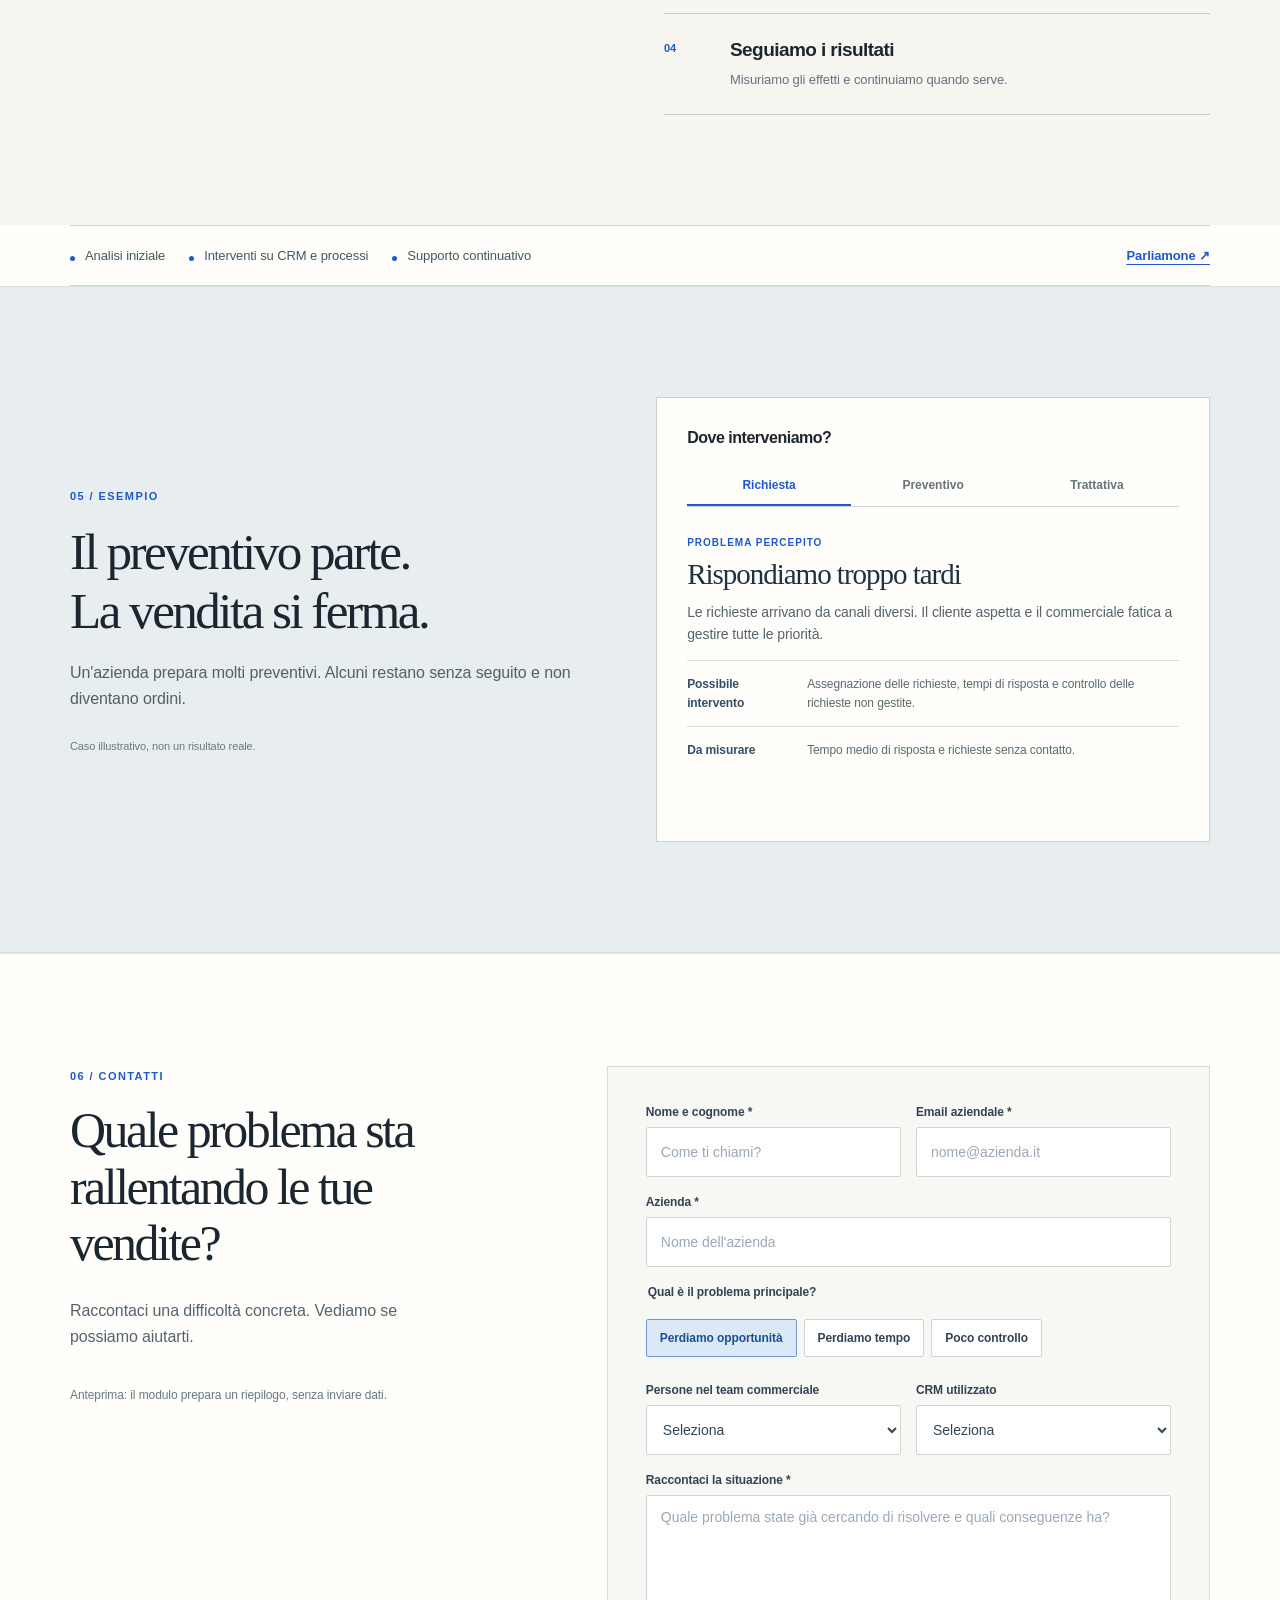
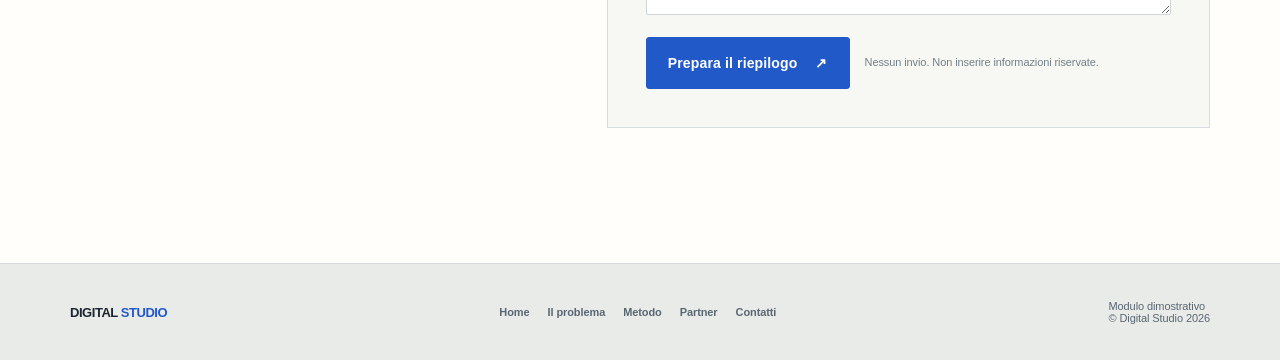
==== commit 5b379a2d: "copy: align section labels and remove redundant explanations" ====
--- a/commerciale/index.html
+++ b/commerciale/index.html
@@ -132,10 +132,10 @@
     <section class="section commercial-case" id="esempio" aria-labelledby="esempio-title">
       <div class="shell commercial-two-col commercial-case-grid">
         <div>
-          <span class="micro-label">06 / Esempio illustrativo</span>
-          <h2 id="esempio-title">Il preventivo parte.<br>La vendita non arriva.</h2>
+          <span class="micro-label">05 / Esempio</span>
+          <h2 id="esempio-title">Il preventivo parte.<br>La vendita si ferma.</h2>
           <p>Un'azienda prepara molti preventivi. Alcuni restano senza seguito e non diventano ordini.</p>
-          <span class="case-disclaimer">Esempio illustrativo, non un caso cliente.</span>
+          <span class="case-disclaimer">Caso illustrativo, non un risultato reale.</span>
         </div>
         <div class="commercial-case-demo" aria-labelledby="case-demo-title">
           <h3 id="case-demo-title">Dove interveniamo?</h3>
@@ -172,7 +172,7 @@
     <section class="contact-section" id="contatti" aria-labelledby="contatti-title">
       <div class="shell contact-layout">
         <div class="contact-copy">
-          <span class="micro-label">08 / Primo confronto</span>
+          <span class="micro-label">06 / Contatti</span>
           <h2 id="contatti-title">Quale problema sta rallentando le tue vendite?</h2>
           <p>Raccontaci una difficoltà concreta. Vediamo se possiamo aiutarti.</p>
           <p class="contact-note">Anteprima: il modulo prepara un riepilogo, senza inviare dati.</p>
--- a/assets/positionings.css
+++ b/assets/positionings.css
@@ -140,3 +140,10 @@
   .site-v2.commercial-site .contact-section{padding:76px 0 90px;}
 }
 @media(prefers-reduced-motion:reduce){.site-v2.commercial-site *, .site-v2.commercial-site *:before,.site-v2.commercial-site *:after{scroll-behavior:auto!important;transition:none!important}}
+
+/* Compact offer strip for the commercial landing */
+.site-v2.commercial-site .revenue-offer-note{display:flex;flex-wrap:wrap;gap:16px 24px;align-items:center;border-top:1px solid #cad3d3;border-bottom:1px solid #cad3d3;padding:22px 0;font-size:13px;color:#445762}
+.site-v2.commercial-site .revenue-offer-note>span{padding-left:15px;position:relative}
+.site-v2.commercial-site .revenue-offer-note>span:before{content:"";width:5px;height:5px;border-radius:50%;background:var(--blue);position:absolute;top:8px;left:0}
+.site-v2.commercial-site .revenue-offer-note a{color:var(--blue);font-size:13px;font-weight:700;margin-left:auto;text-decoration:underline;text-underline-offset:4px}
+@media(max-width:565px){.site-v2.commercial-site .revenue-offer-note{align-items:flex-start;flex-direction:column;gap:12px}.site-v2.commercial-site .revenue-offer-note a{margin-left:0;margin-top:4px}}
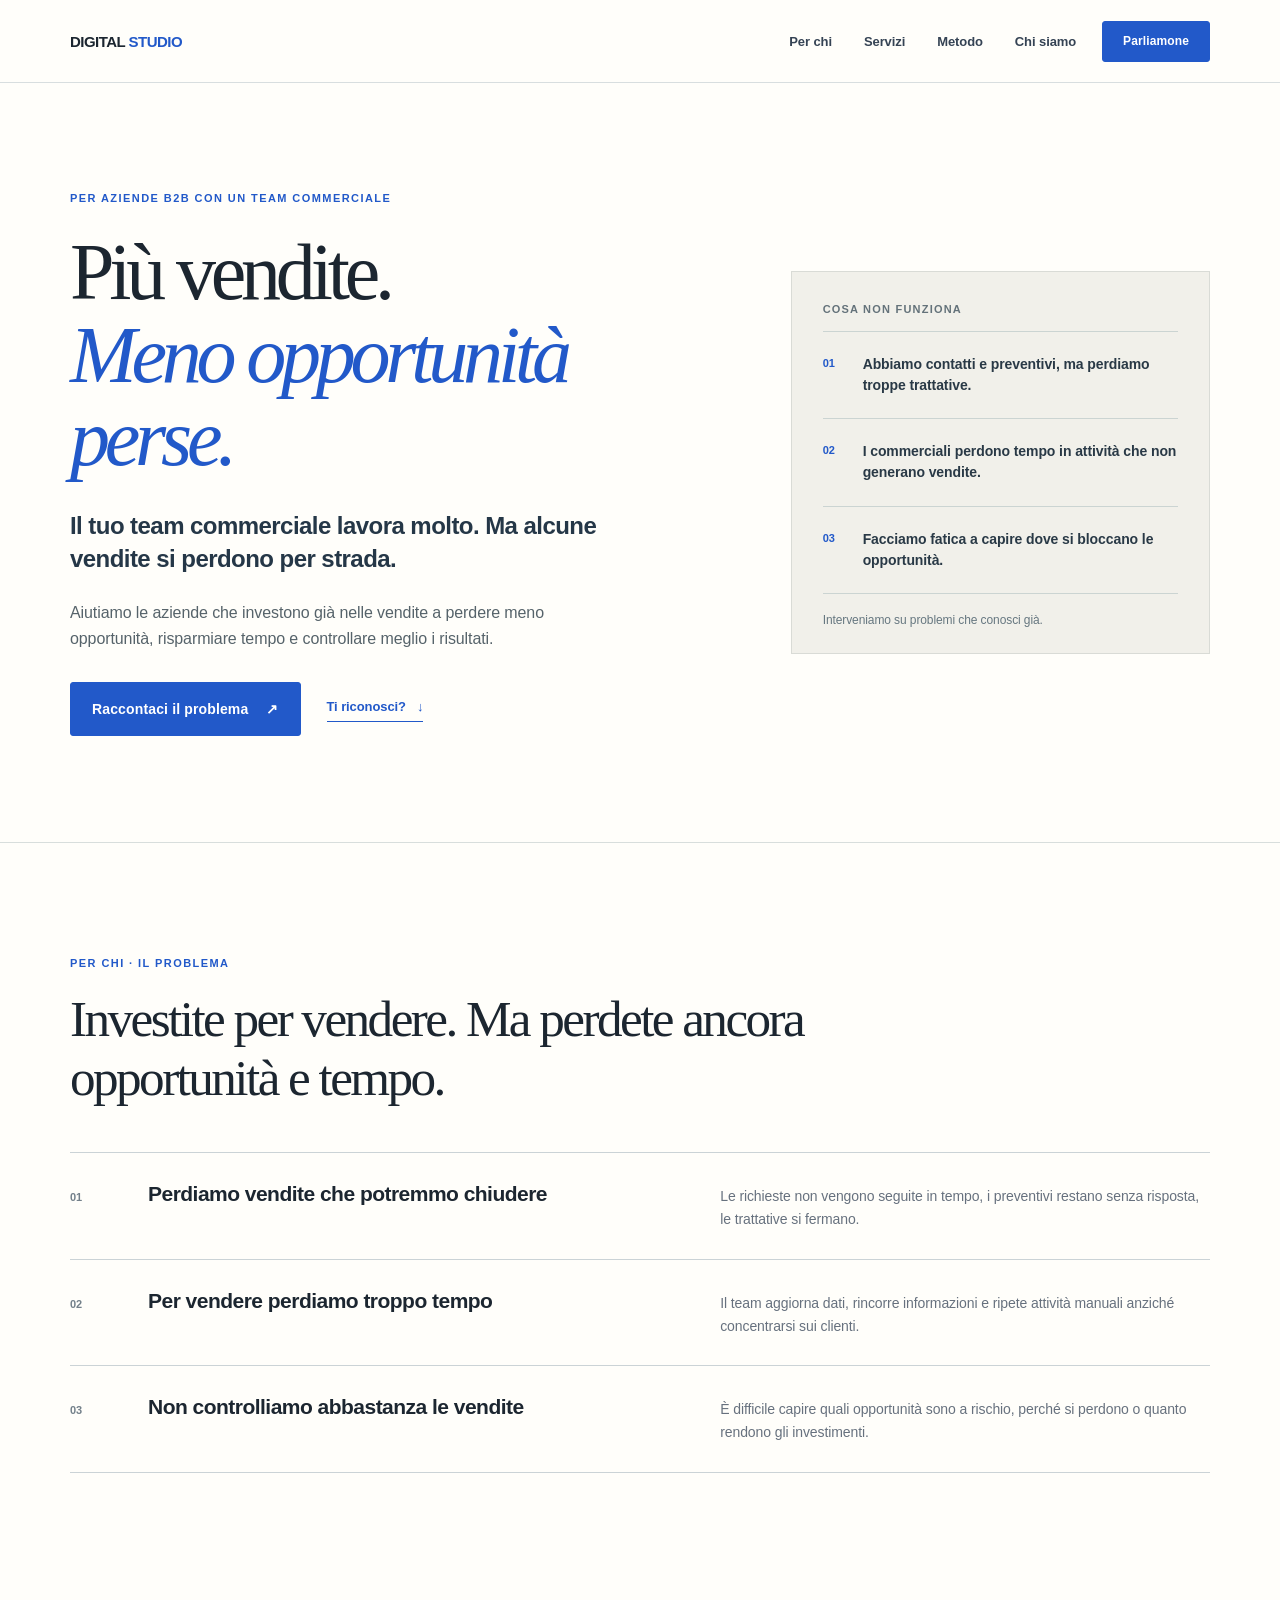
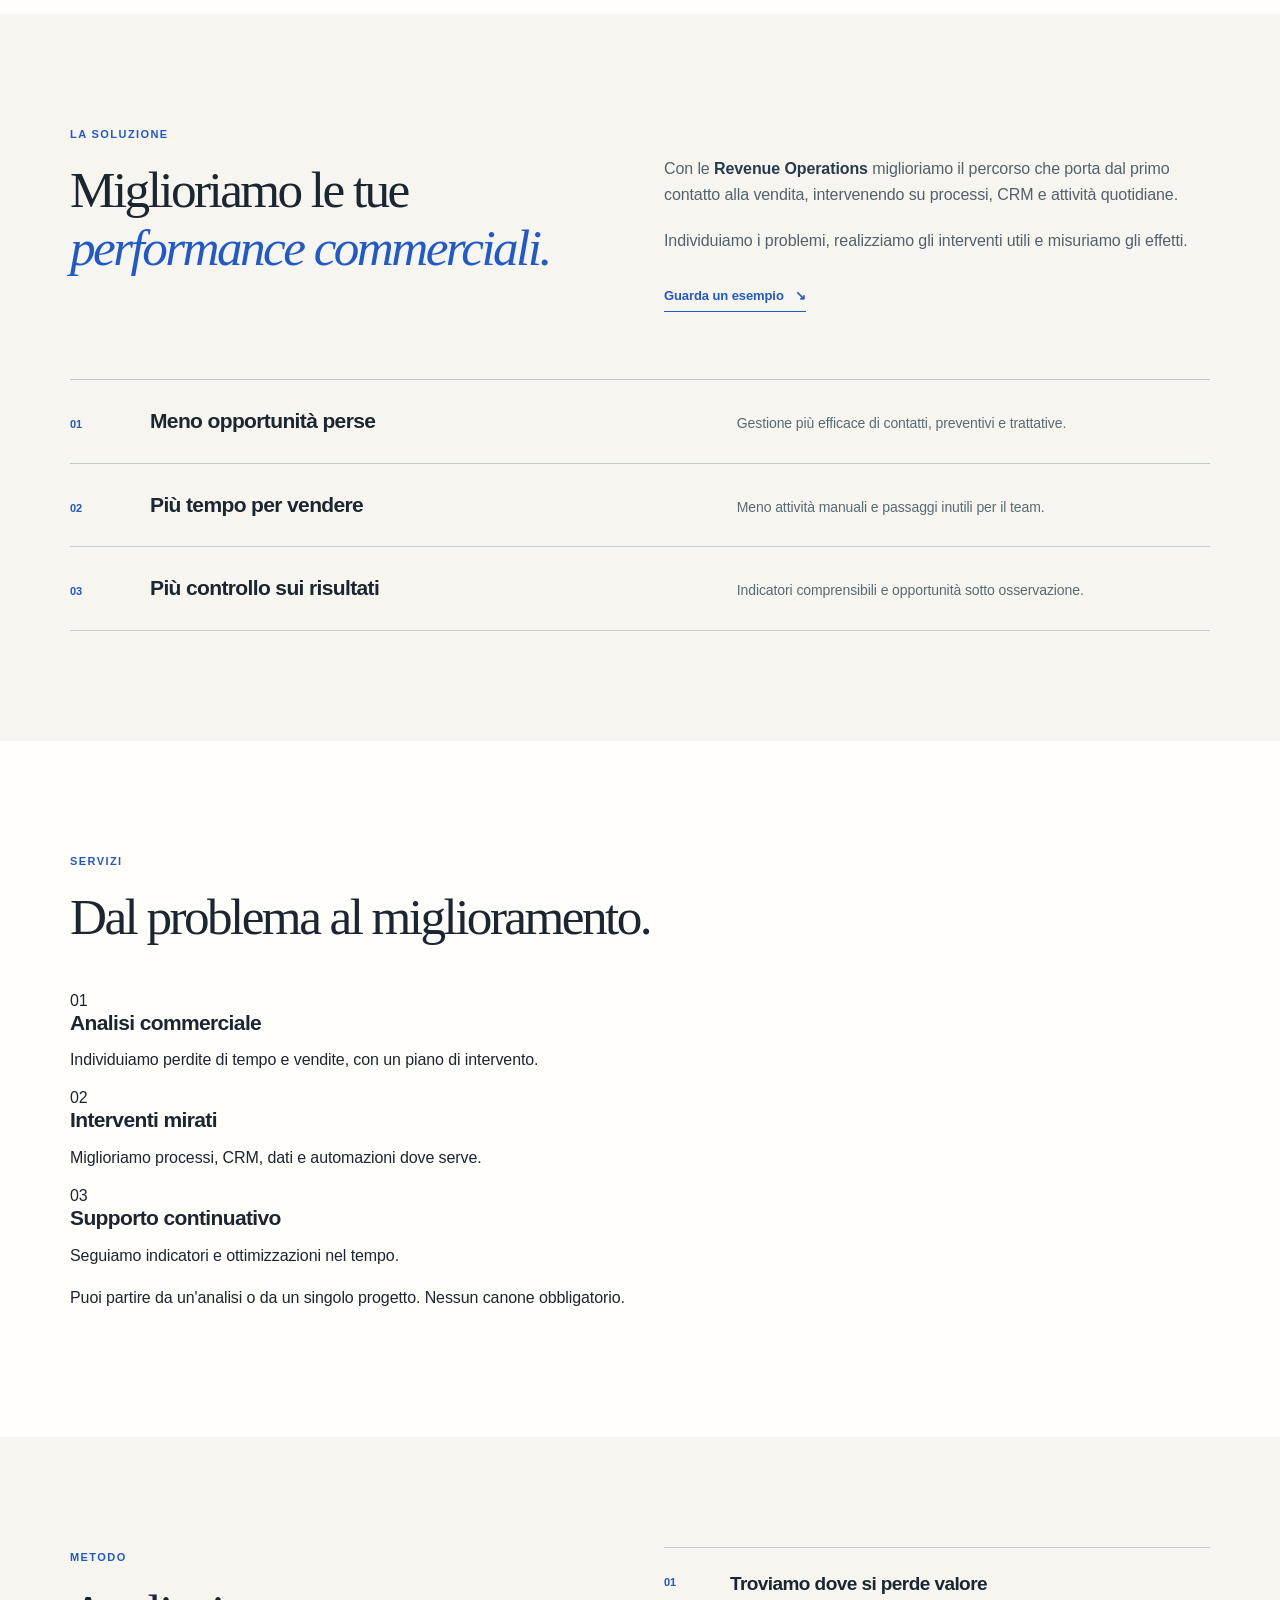
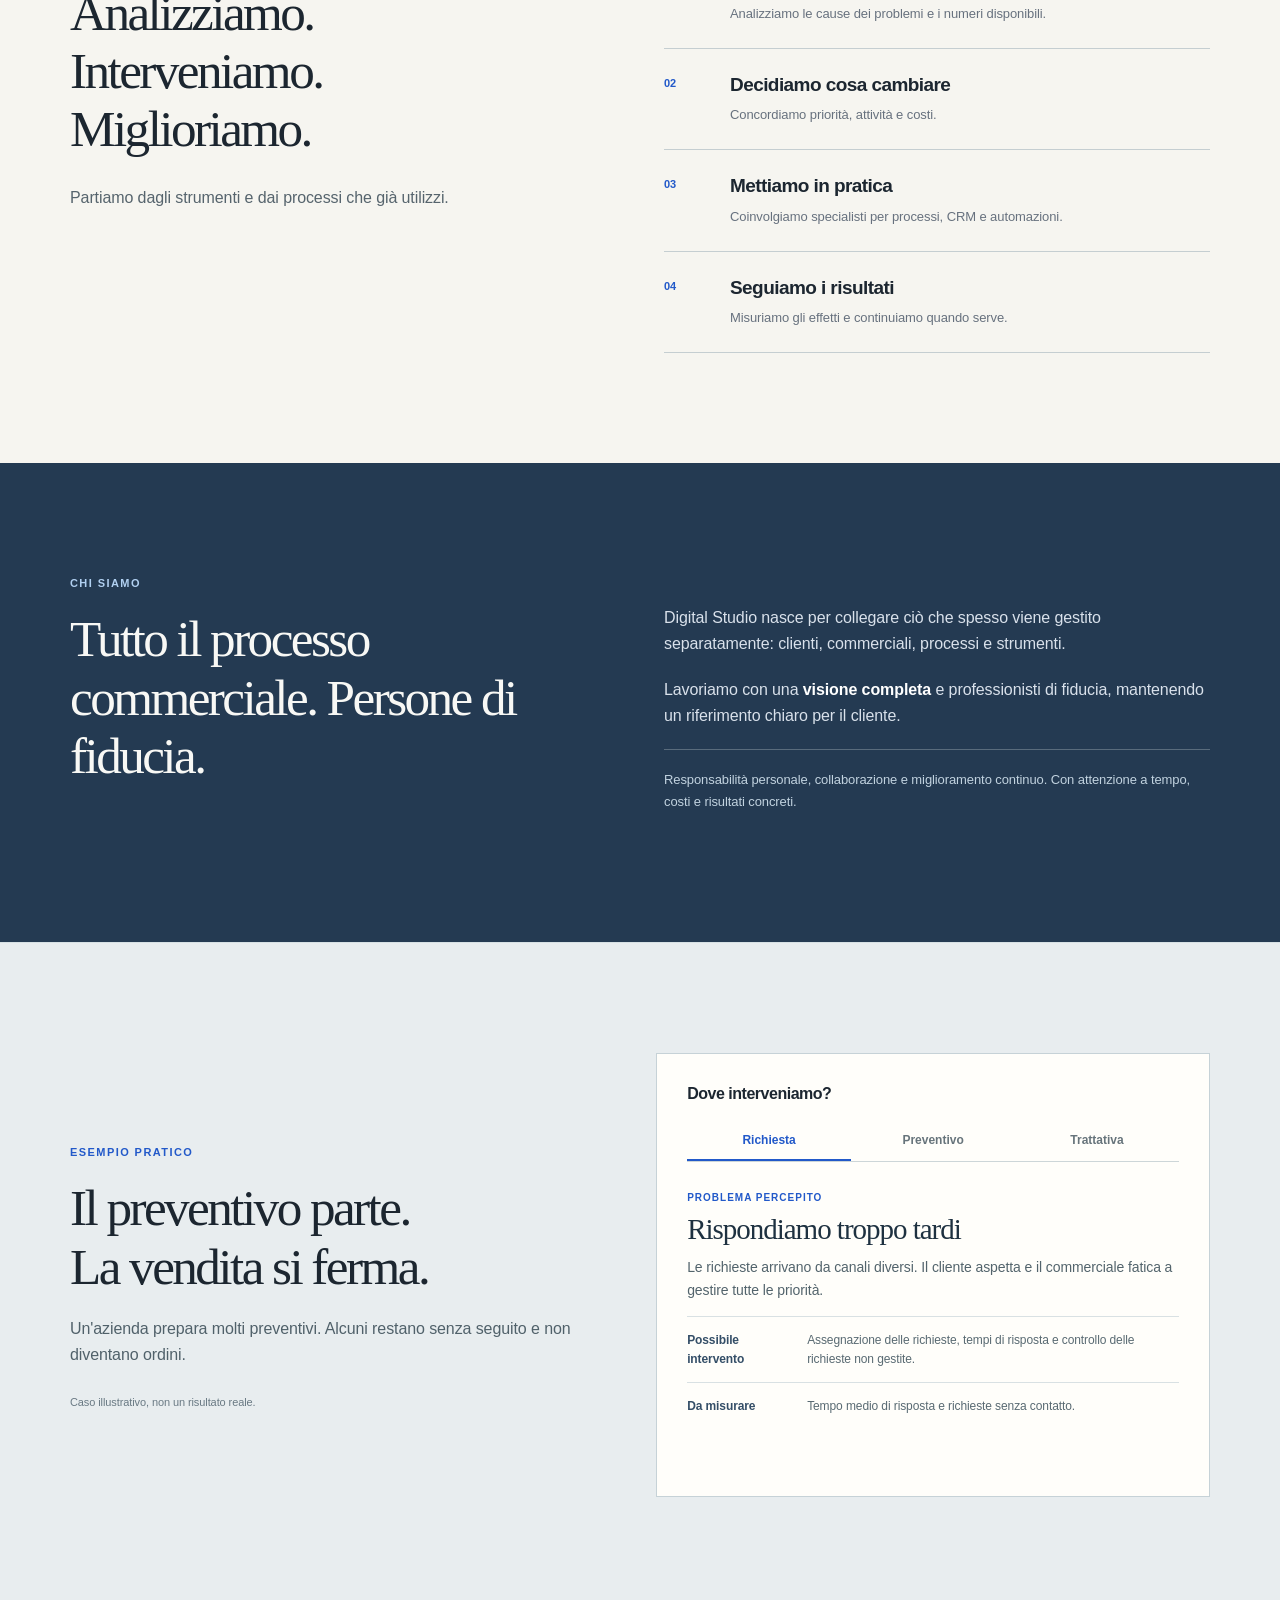
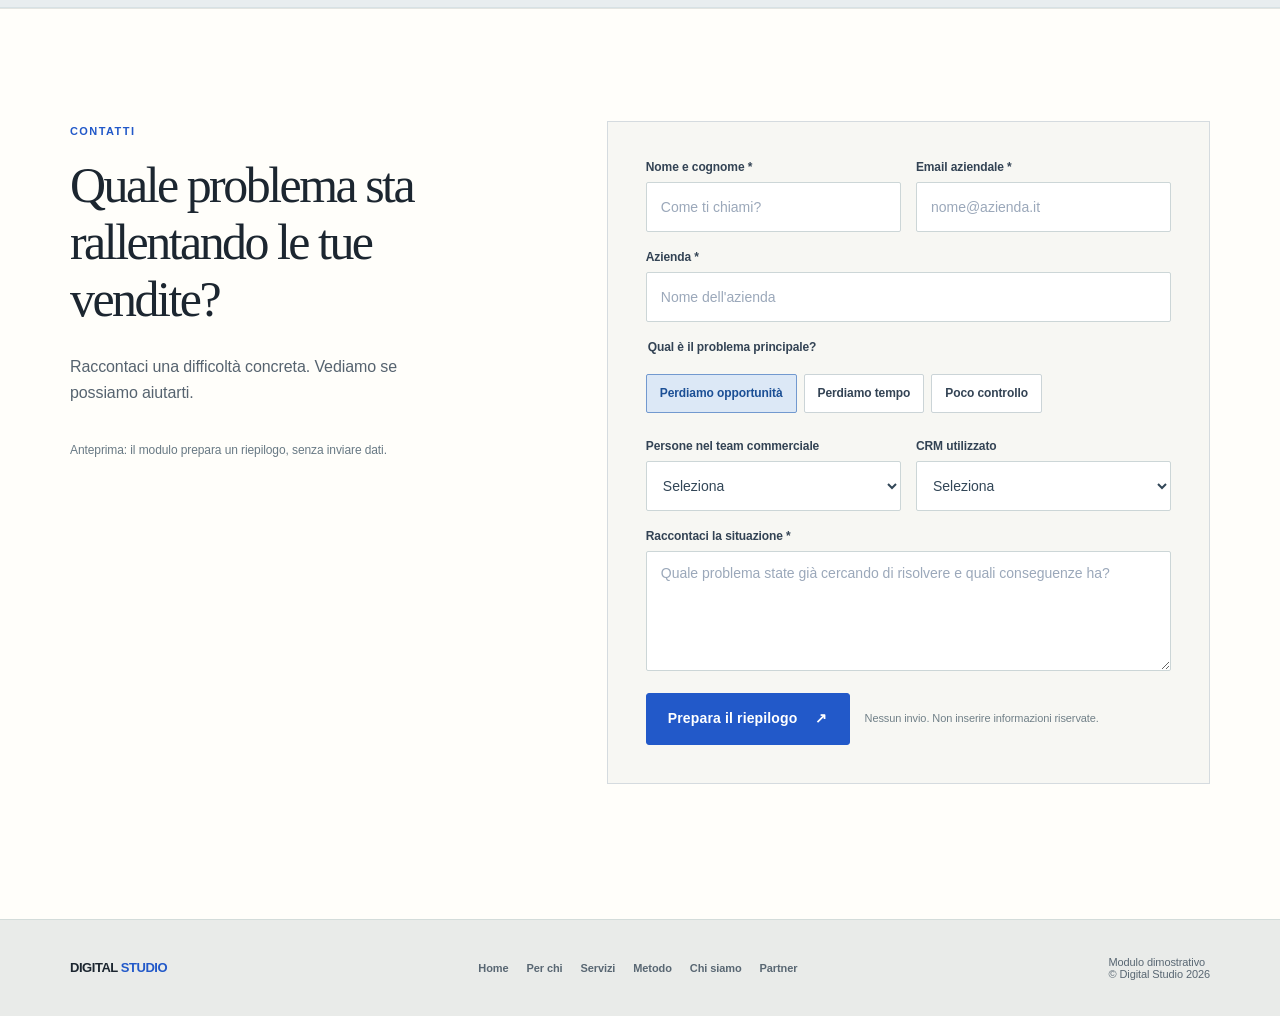
==== commit 86777fc9: "design: simplify navigation and introduce clear studio identity for modern B2B layouts" ====
--- a/commerciale/index.html
+++ b/commerciale/index.html
@@ -8,7 +8,7 @@
   <meta name="description" content="Digital Studio aiuta le aziende B2B a ridurre le opportunità di vendita perse, il tempo sprecato e le inefficienze del processo commerciale attraverso Revenue Operations.">
   <meta property="og:type" content="website">
   <meta property="og:title" content="Digital Studio | Più vendite. Meno opportunità perse.">
-  <meta property="og:description" content="Per aziende B2B con un team commerciale con team commerciali strutturati. Visione completa, specialisti di fiducia, interventi misurabili.">
+  <meta property="og:description" content="Per aziende B2B con team commerciali strutturati. Una visione completa, professionisti di fiducia e interventi misurabili.">
   <meta property="og:url" content="https://giusebuild.github.io/digital-studio/commerciale/">
   <meta property="og:locale" content="it_IT">
   <title>Digital Studio | Più vendite. Meno opportunità perse.</title>
@@ -16,6 +16,7 @@
   <link rel="stylesheet" href="../assets/styles.css">
   <link rel="stylesheet" href="../assets/editorial.css">
   <link rel="stylesheet" href="../assets/positionings.css">
+  <link rel="stylesheet" href="../assets/modern.css">
   <script src="../assets/site.js" defer></script>
   <script src="../assets/commerciale.js" defer></script>
 </head>
@@ -24,22 +25,11 @@
   <header class="site-header">
     <div class="shell header-inner">
       <a class="brand" href="../" aria-label="Digital Studio, homepage"><span class="brand-wordmark">DIGITAL <em>STUDIO</em></span></a>
-      <nav class="desktop-nav" aria-label="Navigazione principale">
-        <a href="#problema">Il problema</a>
-        <a href="#soluzione">La soluzione</a>
-        <a href="#metodo">Metodo</a>
-        <a href="../partner/">Partner</a>
-      </nav>
+      <nav class="desktop-nav" aria-label="Navigazione principale"><a href="#per-chi">Per chi</a><a href="#servizi">Servizi</a><a href="#metodo">Metodo</a><a href="#chi-siamo">Chi siamo</a></nav>
       <a class="button button--primary nav-cta" href="#contatti">Parliamone</a>
       <button class="mobile-toggle" type="button" aria-label="Apri menu" aria-expanded="false" aria-controls="mobile-nav" data-menu-toggle>☰</button>
     </div>
-    <nav class="mobile-nav" id="mobile-nav" aria-label="Navigazione mobile">
-      <a href="#problema">Il problema</a>
-      <a href="#soluzione">La soluzione</a>
-      <a href="#metodo">Metodo</a>
-      <a href="../partner/">Partner</a>
-      <a href="#contatti" class="button button--primary">Parliamone</a>
-    </nav>
+    <nav class="mobile-nav" id="mobile-nav" aria-label="Navigazione mobile"><a href="#per-chi">Per chi</a><a href="#servizi">Servizi</a><a href="#metodo">Metodo</a><a href="#chi-siamo">Chi siamo</a><a href="#contatti" class="button button--primary">Parliamone</a></nav>
   </header>
   <main id="contenuto">
     <section class="commercial-hero" aria-labelledby="commercial-hero-title">
@@ -64,10 +54,10 @@
       </div>
     </section>
 
-    <section class="section commercial-problems" id="problema" aria-labelledby="problema-title">
+    <section class="section commercial-problems" id="per-chi" aria-labelledby="problema-title">
       <div class="shell">
-        <div class="commercial-section-heading">
-          <span class="micro-label">01 / Il problema</span>
+        <div class="commercial-section-heading" id="problema">
+          <span class="micro-label">Per chi · Il problema</span>
           <h2 id="problema-title">Investite per vendere. Ma perdete ancora opportunità e tempo.</h2>
           <p></p>
         </div>
@@ -83,7 +73,7 @@
     <section class="section section--paper commercial-solution" id="soluzione" aria-labelledby="soluzione-title">
       <div class="shell commercial-two-col">
         <div>
-          <span class="micro-label">02 / La soluzione</span>
+          <span class="micro-label">La soluzione</span>
           <h2 id="soluzione-title">Miglioriamo le tue <em>performance commerciali.</em></h2>
         </div>
         <div class="commercial-explainer">
@@ -99,23 +89,26 @@
       </div>
     </section>
 
-    <section class="section commercial-distinct" id="perche-noi" aria-labelledby="distinct-title">
-      <div class="shell commercial-two-col">
-        <div>
-          <span class="micro-label">03 / Perché Digital Studio</span>
-          <h2 id="distinct-title">Tutto il percorso commerciale. Un unico riferimento.</h2>
-        </div>
-        <div class="commercial-explainer">
-          <p>Una vendita può perdersi durante la gestione dei contatti, dei preventivi o delle trattative.</p>
-          <p>Guardiamo <strong>l'intero processo commerciale</strong> e coordiniamo specialisti di fiducia per intervenire dove serve.</p>
-          <p class="commercial-value-line">Responsabilità chiare, collaborazione e risultati misurabili.</p>
-        </div>
-      </div>
-    </section>
+    
+
+    <section class="section revenue-services" id="servizi" aria-labelledby="revenue-services-title">
+  <div class="shell">
+    <div class="commercial-section-heading">
+      <span class="micro-label">Servizi</span>
+      <h2 id="revenue-services-title">Dal problema al miglioramento.</h2>
+    </div>
+    <div class="revenue-service-grid">
+      <article><span>01</span><h3>Analisi commerciale</h3><p>Individuiamo perdite di tempo e vendite, con un piano di intervento.</p></article>
+      <article><span>02</span><h3>Interventi mirati</h3><p>Miglioriamo processi, CRM, dati e automazioni dove serve.</p></article>
+      <article><span>03</span><h3>Supporto continuativo</h3><p>Seguiamo indicatori e ottimizzazioni nel tempo.</p></article>
+    </div>
+    <p class="revenue-services-note">Puoi partire da un'analisi o da un singolo progetto. Nessun canone obbligatorio.</p>
+  </div>
+</section>
 
     <section class="section commercial-method" id="metodo" aria-labelledby="metodo-title">
       <div class="shell commercial-two-col">
-        <div><span class="micro-label">04 / Il metodo</span><h2 id="metodo-title">Analizziamo. Interveniamo. Miglioriamo.</h2><p class="method-side">Partiamo dagli strumenti e dai processi che già utilizzi.</p></div>
+        <div><span class="micro-label">Metodo</span><h2 id="metodo-title">Analizziamo. Interveniamo. Miglioriamo.</h2><p class="method-side">Partiamo dagli strumenti e dai processi che già utilizzi.</p></div>
         <ol class="method-list">
           <li><span>01</span><div><h3>Troviamo dove si perde valore</h3><p>Analizziamo le cause dei problemi e i numeri disponibili.</p></div></li>
           <li><span>02</span><div><h3>Decidiamo cosa cambiare</h3><p>Concordiamo priorità, attività e costi.</p></div></li>
@@ -124,15 +117,26 @@
         </ol>
       </div>
     </section>
-    <div class="shell revenue-offer-note">
-      <span>Analisi iniziale</span><span>Interventi su CRM e processi</span><span>Supporto continuativo</span>
-      <a href="#contatti">Parliamone <span aria-hidden="true">↗</span></a>
-    </div>
+    
+
+    <section class="section commercial-distinct" id="chi-siamo" aria-labelledby="distinct-title">
+      <div class="shell commercial-two-col">
+        <div>
+          <span class="micro-label">Chi siamo</span>
+          <h2 id="distinct-title">Tutto il processo commerciale. Persone di fiducia.</h2>
+        </div>
+        <div class="commercial-explainer">
+          <p>Digital Studio nasce per collegare ciò che spesso viene gestito separatamente: clienti, commerciali, processi e strumenti.</p>
+          <p>Lavoriamo con una <strong>visione completa</strong> e professionisti di fiducia, mantenendo un riferimento chiaro per il cliente.</p>
+          <p class="commercial-value-line">Responsabilità personale, collaborazione e miglioramento continuo. Con attenzione a tempo, costi e risultati concreti.</p>
+        </div>
+      </div>
+    </section>
 
     <section class="section commercial-case" id="esempio" aria-labelledby="esempio-title">
       <div class="shell commercial-two-col commercial-case-grid">
         <div>
-          <span class="micro-label">05 / Esempio</span>
+          <span class="micro-label">Esempio pratico</span>
           <h2 id="esempio-title">Il preventivo parte.<br>La vendita si ferma.</h2>
           <p>Un'azienda prepara molti preventivi. Alcuni restano senza seguito e non diventano ordini.</p>
           <span class="case-disclaimer">Caso illustrativo, non un risultato reale.</span>
@@ -172,7 +176,7 @@
     <section class="contact-section" id="contatti" aria-labelledby="contatti-title">
       <div class="shell contact-layout">
         <div class="contact-copy">
-          <span class="micro-label">06 / Contatti</span>
+          <span class="micro-label">Contatti</span>
           <h2 id="contatti-title">Quale problema sta rallentando le tue vendite?</h2>
           <p>Raccontaci una difficoltà concreta. Vediamo se possiamo aiutarti.</p>
           <p class="contact-note">Anteprima: il modulo prepara un riepilogo, senza inviare dati.</p>
@@ -206,7 +210,7 @@
   <footer class="footer">
     <div class="shell footer-inner">
       <a class="brand" href="../" aria-label="Digital Studio, homepage"><span class="brand-wordmark">DIGITAL <em>STUDIO</em></span></a>
-      <nav class="footer-links" aria-label="Navigazione footer"><a href="../">Home</a><a href="#problema">Il problema</a><a href="#metodo">Metodo</a><a href="../partner/">Partner</a><a href="#contatti">Contatti</a></nav>
+      <nav class="footer-links" aria-label="Navigazione footer"><a href="../">Home</a><a href="#per-chi">Per chi</a><a href="#servizi">Servizi</a><a href="#metodo">Metodo</a><a href="#chi-siamo">Chi siamo</a><a href="../partner/">Partner</a></nav>
       <div class="footer-note"><span>Modulo dimostrativo</span><span>© Digital Studio 2026</span></div>
     </div>
   </footer>
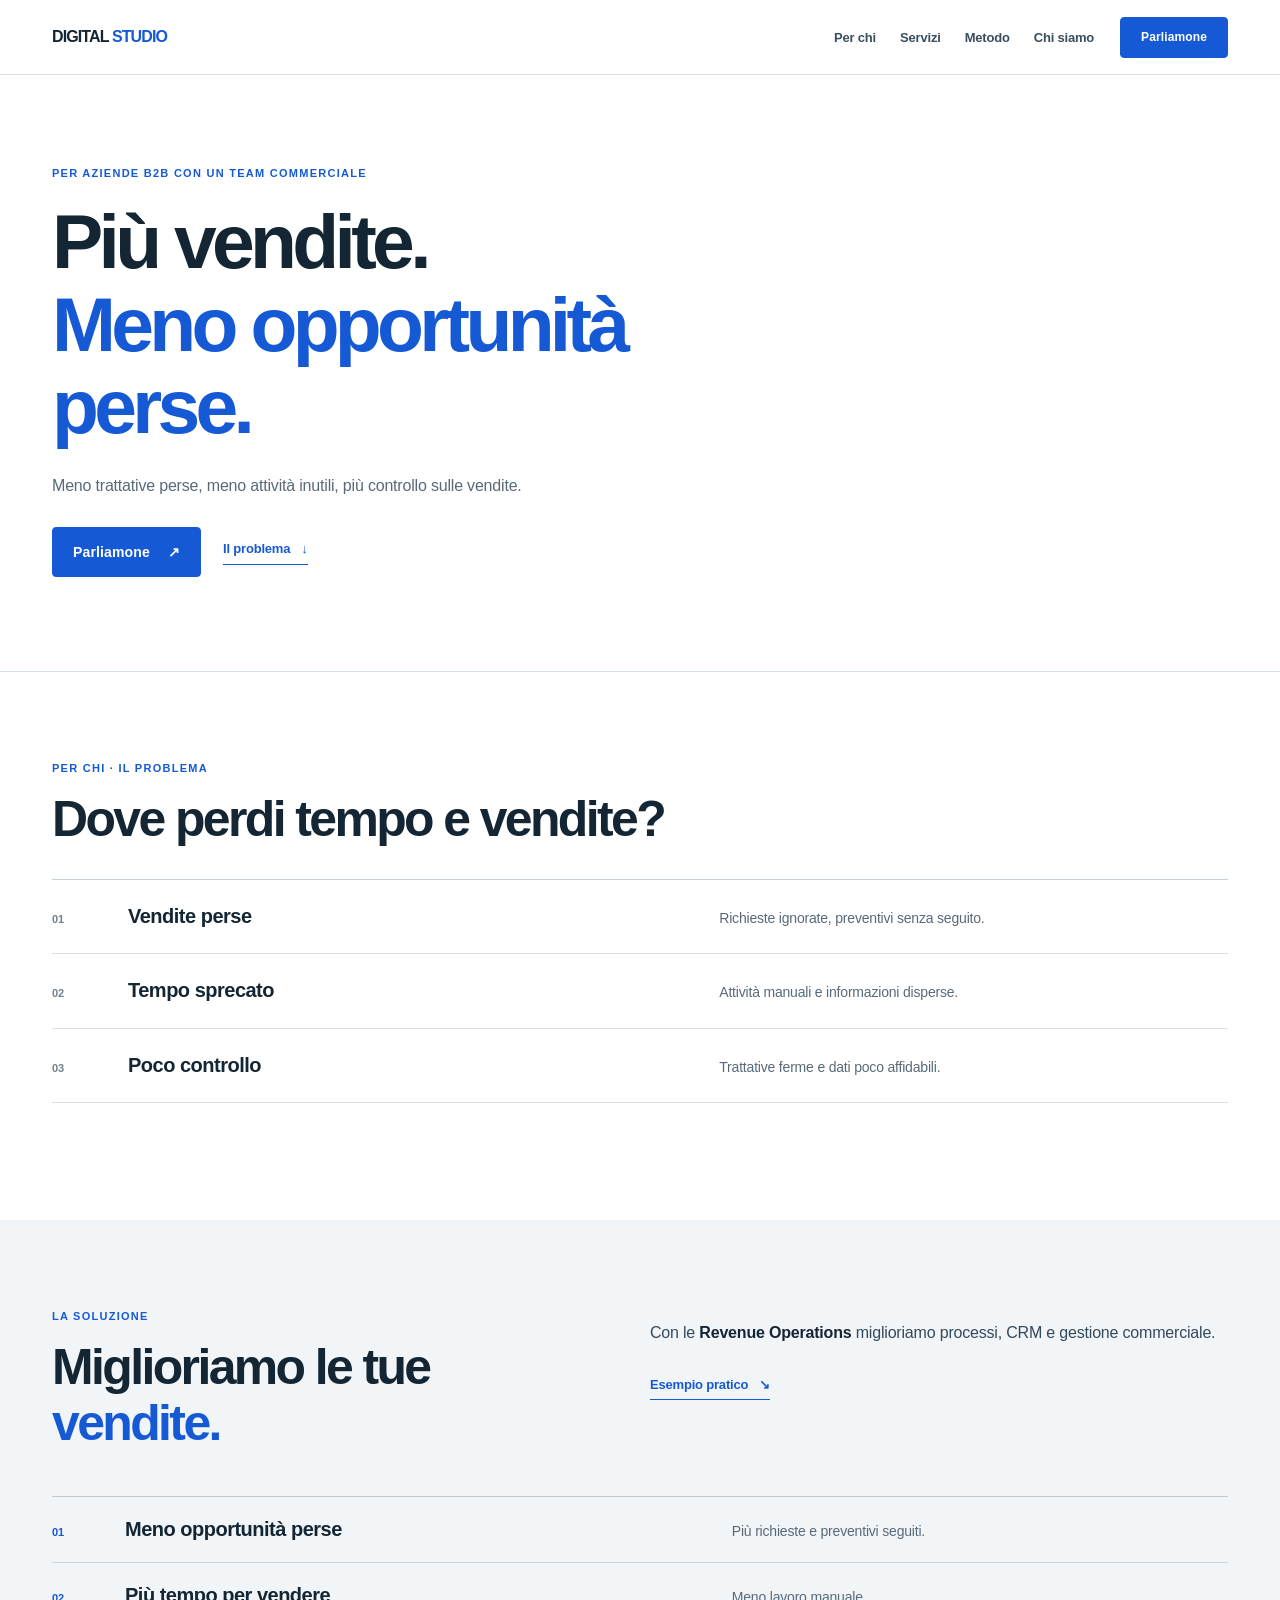
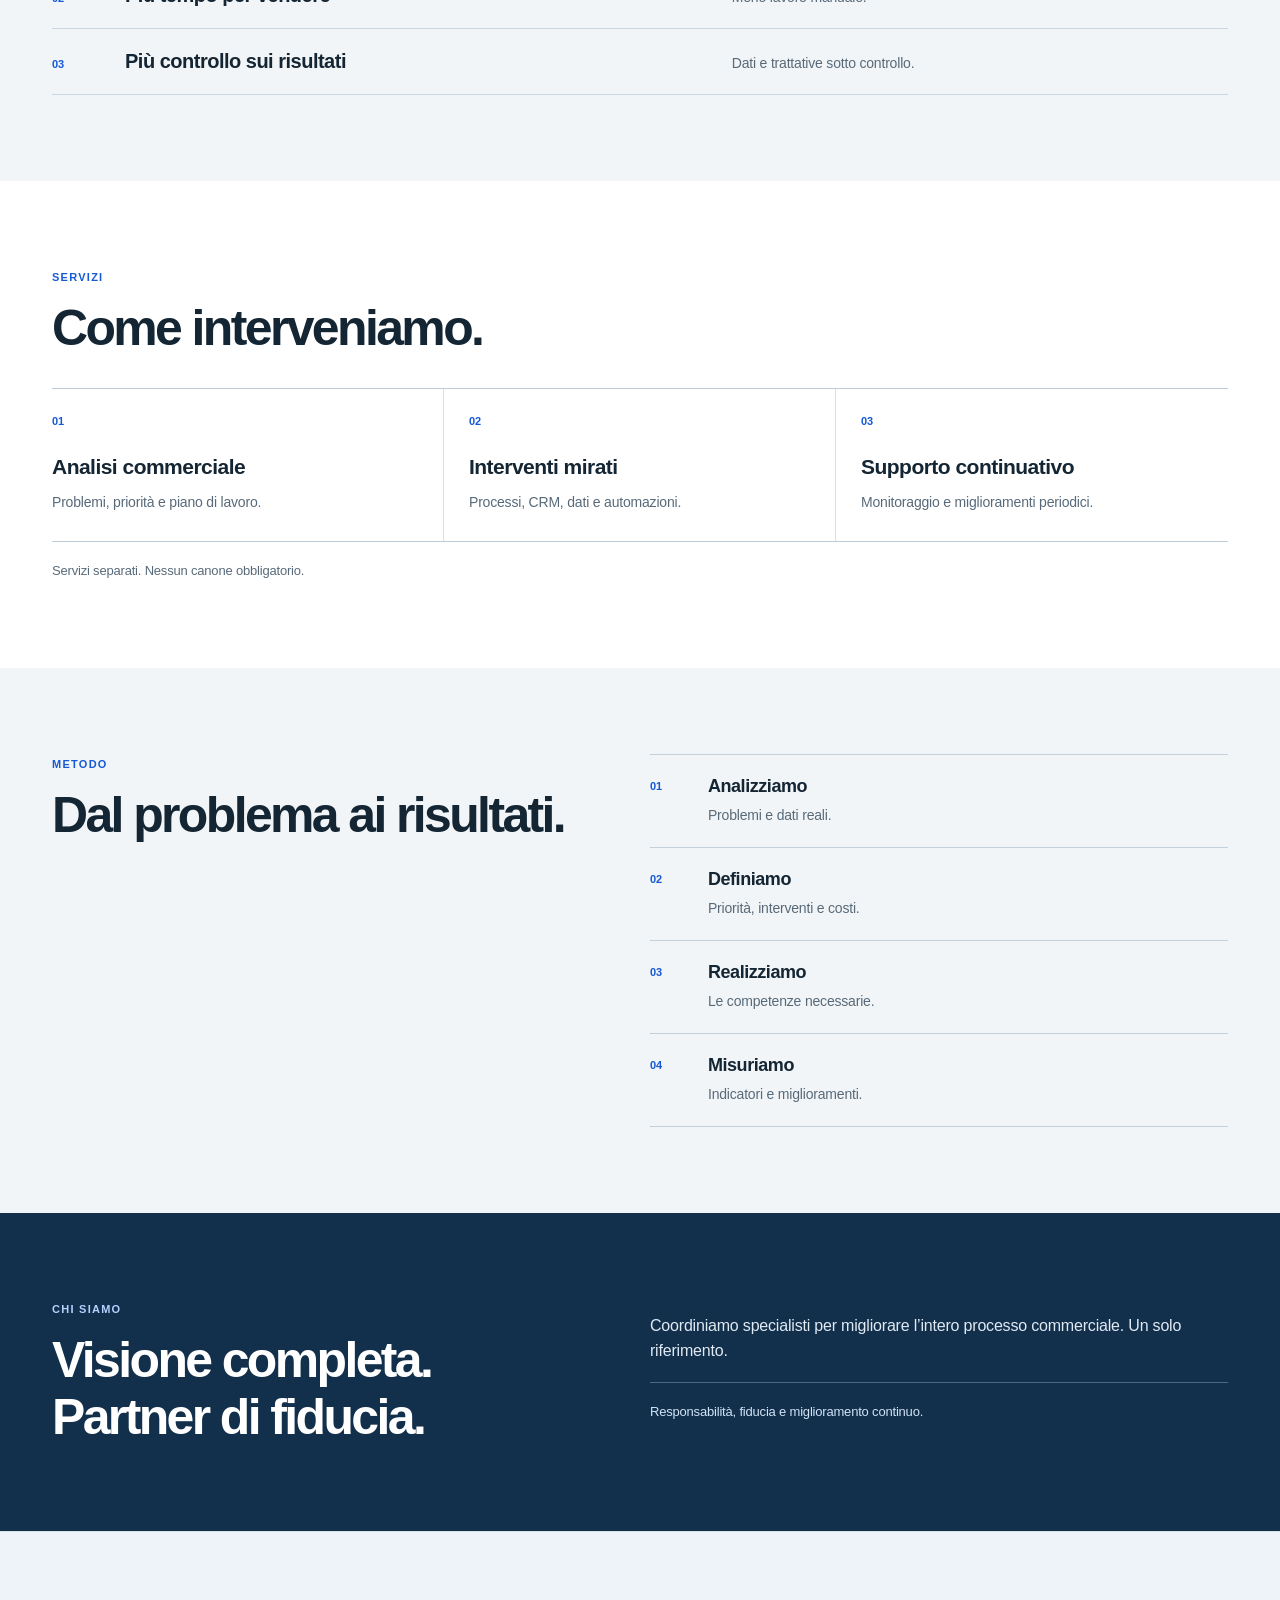
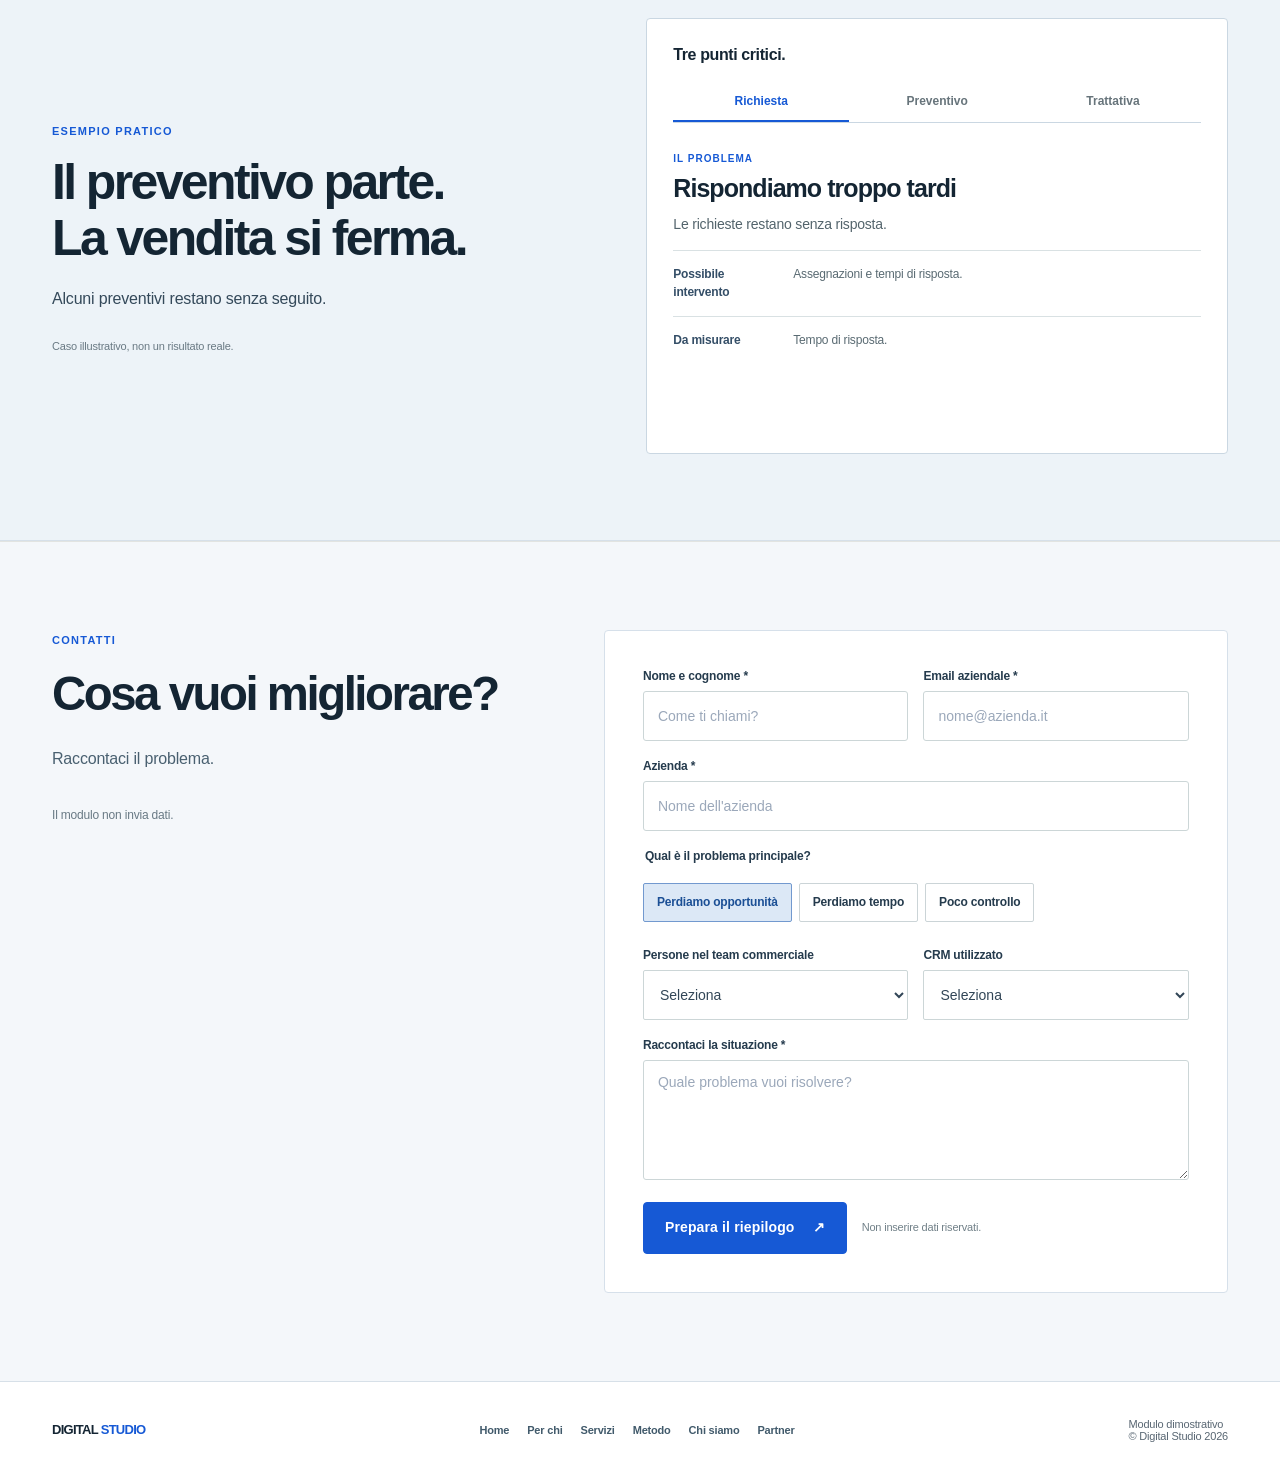
==== commit 9dd9df28: "copy: reduce copy to concise customer language without losing the offer" ====
--- a/commerciale/index.html
+++ b/commerciale/index.html
@@ -37,20 +37,14 @@
         <div class="commercial-hero-copy">
           <span class="micro-label">Per aziende B2B con un team commerciale</span>
           <h1 id="commercial-hero-title">Più vendite.<br><em>Meno opportunità perse.</em></h1>
-          <p class="commercial-hero-payoff">Il tuo team commerciale lavora molto. Ma alcune vendite si perdono per strada.</p>
-          <p class="commercial-hero-desc">Aiutiamo le aziende che investono già nelle vendite a perdere meno opportunità, risparmiare tempo e controllare meglio i risultati.</p>
+          
+          <p class="commercial-hero-desc">Meno trattative perse, meno attività inutili, più controllo sulle vendite.</p>
           <div class="hero-actions">
-            <a href="#contatti" class="button button--primary">Raccontaci il problema <span aria-hidden="true">↗</span></a>
-            <a href="#problema" class="quiet-link">Ti riconosci? <span aria-hidden="true">↓</span></a>
-          </div>
-        </div>
-        <aside class="commercial-hero-aside" aria-label="Situazioni in cui interveniamo">
-          <p class="commercial-aside-kicker">Cosa non funziona</p>
-          <div class="commercial-hero-row"><span>01</span><p>Abbiamo contatti e preventivi, ma perdiamo troppe trattative.</p></div>
-          <div class="commercial-hero-row"><span>02</span><p>I commerciali perdono tempo in attività che non generano vendite.</p></div>
-          <div class="commercial-hero-row"><span>03</span><p>Facciamo fatica a capire dove si bloccano le opportunità.</p></div>
-          <div class="commercial-hero-aside-bottom">Interveniamo su problemi che conosci già.</div>
-        </aside>
+            <a href="#contatti" class="button button--primary">Parliamone <span aria-hidden="true">↗</span></a>
+            <a href="#problema" class="quiet-link">Il problema <span aria-hidden="true">↓</span></a>
+          </div>
+        </div>
+        
       </div>
     </section>
 
@@ -58,13 +52,13 @@
       <div class="shell">
         <div class="commercial-section-heading" id="problema">
           <span class="micro-label">Per chi · Il problema</span>
-          <h2 id="problema-title">Investite per vendere. Ma perdete ancora opportunità e tempo.</h2>
+          <h2 id="problema-title">Dove perdi tempo e vendite?</h2>
           <p></p>
         </div>
         <div class="problem-rows">
-          <article class="problem-row"><span class="row-no">01</span><h3>Perdiamo vendite che potremmo chiudere</h3><p>Le richieste non vengono seguite in tempo, i preventivi restano senza risposta, le trattative si fermano.</p></article>
-          <article class="problem-row"><span class="row-no">02</span><h3>Per vendere perdiamo troppo tempo</h3><p>Il team aggiorna dati, rincorre informazioni e ripete attività manuali anziché concentrarsi sui clienti.</p></article>
-          <article class="problem-row"><span class="row-no">03</span><h3>Non controlliamo abbastanza le vendite</h3><p>È difficile capire quali opportunità sono a rischio, perché si perdono o quanto rendono gli investimenti.</p></article>
+          <article class="problem-row"><span class="row-no">01</span><h3>Vendite perse</h3><p>Richieste ignorate, preventivi senza seguito.</p></article>
+          <article class="problem-row"><span class="row-no">02</span><h3>Tempo sprecato</h3><p>Attività manuali e informazioni disperse.</p></article>
+          <article class="problem-row"><span class="row-no">03</span><h3>Poco controllo</h3><p>Trattative ferme e dati poco affidabili.</p></article>
         </div>
         <p class="problem-summary"></p>
       </div>
@@ -74,18 +68,18 @@
       <div class="shell commercial-two-col">
         <div>
           <span class="micro-label">La soluzione</span>
-          <h2 id="soluzione-title">Miglioriamo le tue <em>performance commerciali.</em></h2>
+          <h2 id="soluzione-title">Miglioriamo le tue <em>vendite.</em></h2>
         </div>
         <div class="commercial-explainer">
-          <p>Con le <strong>Revenue Operations</strong> miglioriamo il percorso che porta dal primo contatto alla vendita, intervenendo su processi, CRM e attività quotidiane.</p>
-          <p>Individuiamo i problemi, realizziamo gli interventi utili e misuriamo gli effetti.</p>
-          <a class="quiet-link" href="#esempio">Guarda un esempio <span aria-hidden="true">↘</span></a>
+          <p>Con le <strong>Revenue Operations</strong> miglioriamo processi, CRM e gestione commerciale.</p>
+          
+          <a class="quiet-link" href="#esempio">Esempio pratico <span aria-hidden="true">↘</span></a>
         </div>
       </div>
       <div class="shell outcome-list" aria-label="Risultati a cui puntiamo">
-        <div class="outcome-line"><span>01</span><h3>Meno opportunità perse</h3><p>Gestione più efficace di contatti, preventivi e trattative.</p></div>
-        <div class="outcome-line"><span>02</span><h3>Più tempo per vendere</h3><p>Meno attività manuali e passaggi inutili per il team.</p></div>
-        <div class="outcome-line"><span>03</span><h3>Più controllo sui risultati</h3><p>Indicatori comprensibili e opportunità sotto osservazione.</p></div>
+        <div class="outcome-line"><span>01</span><h3>Meno opportunità perse</h3><p>Più richieste e preventivi seguiti.</p></div>
+        <div class="outcome-line"><span>02</span><h3>Più tempo per vendere</h3><p>Meno lavoro manuale.</p></div>
+        <div class="outcome-line"><span>03</span><h3>Più controllo sui risultati</h3><p>Dati e trattative sotto controllo.</p></div>
       </div>
     </section>
 
@@ -95,25 +89,25 @@
   <div class="shell">
     <div class="commercial-section-heading">
       <span class="micro-label">Servizi</span>
-      <h2 id="revenue-services-title">Dal problema al miglioramento.</h2>
+      <h2 id="revenue-services-title">Come interveniamo.</h2>
     </div>
     <div class="revenue-service-grid">
-      <article><span>01</span><h3>Analisi commerciale</h3><p>Individuiamo perdite di tempo e vendite, con un piano di intervento.</p></article>
-      <article><span>02</span><h3>Interventi mirati</h3><p>Miglioriamo processi, CRM, dati e automazioni dove serve.</p></article>
-      <article><span>03</span><h3>Supporto continuativo</h3><p>Seguiamo indicatori e ottimizzazioni nel tempo.</p></article>
-    </div>
-    <p class="revenue-services-note">Puoi partire da un'analisi o da un singolo progetto. Nessun canone obbligatorio.</p>
+      <article><span>01</span><h3>Analisi commerciale</h3><p>Problemi, priorità e piano di lavoro.</p></article>
+      <article><span>02</span><h3>Interventi mirati</h3><p>Processi, CRM, dati e automazioni.</p></article>
+      <article><span>03</span><h3>Supporto continuativo</h3><p>Monitoraggio e miglioramenti periodici.</p></article>
+    </div>
+    <p class="revenue-services-note">Servizi separati. Nessun canone obbligatorio.</p>
   </div>
 </section>
 
     <section class="section commercial-method" id="metodo" aria-labelledby="metodo-title">
       <div class="shell commercial-two-col">
-        <div><span class="micro-label">Metodo</span><h2 id="metodo-title">Analizziamo. Interveniamo. Miglioriamo.</h2><p class="method-side">Partiamo dagli strumenti e dai processi che già utilizzi.</p></div>
+        <div><span class="micro-label">Metodo</span><h2 id="metodo-title">Dal problema ai risultati.</h2></div>
         <ol class="method-list">
-          <li><span>01</span><div><h3>Troviamo dove si perde valore</h3><p>Analizziamo le cause dei problemi e i numeri disponibili.</p></div></li>
-          <li><span>02</span><div><h3>Decidiamo cosa cambiare</h3><p>Concordiamo priorità, attività e costi.</p></div></li>
-          <li><span>03</span><div><h3>Mettiamo in pratica</h3><p>Coinvolgiamo specialisti per processi, CRM e automazioni.</p></div></li>
-          <li><span>04</span><div><h3>Seguiamo i risultati</h3><p>Misuriamo gli effetti e continuiamo quando serve.</p></div></li>
+          <li><span>01</span><div><h3>Analizziamo</h3><p>Problemi e dati reali.</p></div></li>
+          <li><span>02</span><div><h3>Definiamo</h3><p>Priorità, interventi e costi.</p></div></li>
+          <li><span>03</span><div><h3>Realizziamo</h3><p>Le competenze necessarie.</p></div></li>
+          <li><span>04</span><div><h3>Misuriamo</h3><p>Indicatori e miglioramenti.</p></div></li>
         </ol>
       </div>
     </section>
@@ -123,12 +117,12 @@
       <div class="shell commercial-two-col">
         <div>
           <span class="micro-label">Chi siamo</span>
-          <h2 id="distinct-title">Tutto il processo commerciale. Persone di fiducia.</h2>
+          <h2 id="distinct-title">Visione completa.<br>Partner di fiducia.</h2>
         </div>
         <div class="commercial-explainer">
-          <p>Digital Studio nasce per collegare ciò che spesso viene gestito separatamente: clienti, commerciali, processi e strumenti.</p>
-          <p>Lavoriamo con una <strong>visione completa</strong> e professionisti di fiducia, mantenendo un riferimento chiaro per il cliente.</p>
-          <p class="commercial-value-line">Responsabilità personale, collaborazione e miglioramento continuo. Con attenzione a tempo, costi e risultati concreti.</p>
+          
+          <p>Coordiniamo specialisti per migliorare l’intero processo commerciale. Un solo riferimento.</p>
+          <p class="commercial-value-line">Responsabilità, fiducia e miglioramento continuo.</p>
         </div>
       </div>
     </section>
@@ -138,36 +132,36 @@
         <div>
           <span class="micro-label">Esempio pratico</span>
           <h2 id="esempio-title">Il preventivo parte.<br>La vendita si ferma.</h2>
-          <p>Un'azienda prepara molti preventivi. Alcuni restano senza seguito e non diventano ordini.</p>
+          <p>Alcuni preventivi restano senza seguito.</p>
           <span class="case-disclaimer">Caso illustrativo, non un risultato reale.</span>
         </div>
         <div class="commercial-case-demo" aria-labelledby="case-demo-title">
-          <h3 id="case-demo-title">Dove interveniamo?</h3>
+          <h3 id="case-demo-title">Tre punti critici.</h3>
           <div class="stage-tabs" role="tablist" aria-label="Fasi del processo commerciale">
             <button id="stage-tab-0" type="button" role="tab" aria-selected="true" aria-controls="stage-panel-0" tabindex="0" data-sales-stage="0">Richiesta</button>
             <button id="stage-tab-1" type="button" role="tab" aria-selected="false" aria-controls="stage-panel-1" tabindex="-1" data-sales-stage="1">Preventivo</button>
             <button id="stage-tab-2" type="button" role="tab" aria-selected="false" aria-controls="stage-panel-2" tabindex="-1" data-sales-stage="2">Trattativa</button>
           </div>
           <div id="stage-panel-0" role="tabpanel" aria-labelledby="stage-tab-0" data-stage-panel="0">
-            <span class="stage-detail-label">Problema percepito</span>
+            <span class="stage-detail-label">Il problema</span>
             <h4>Rispondiamo troppo tardi</h4>
-            <p>Le richieste arrivano da canali diversi. Il cliente aspetta e il commerciale fatica a gestire tutte le priorità.</p>
-            <div class="stage-improvement"><b>Possibile intervento</b><span>Assegnazione delle richieste, tempi di risposta e controllo delle richieste non gestite.</span></div>
-            <div class="stage-measure"><b>Da misurare</b><span>Tempo medio di risposta e richieste senza contatto.</span></div>
+            <p>Le richieste restano senza risposta.</p>
+            <div class="stage-improvement"><b>Possibile intervento</b><span>Assegnazioni e tempi di risposta.</span></div>
+            <div class="stage-measure"><b>Da misurare</b><span>Tempo di risposta.</span></div>
           </div>
           <div id="stage-panel-1" role="tabpanel" aria-labelledby="stage-tab-1" data-stage-panel="1" hidden>
-            <span class="stage-detail-label">Problema percepito</span>
+            <span class="stage-detail-label">Il problema</span>
             <h4>I preventivi restano senza seguito</h4>
-            <p>I preventivi vengono inviati, ma non tutti ricevono un nuovo contatto al momento opportuno.</p>
-            <div class="stage-improvement"><b>Possibile intervento</b><span>Fasi del processo definite, promemoria e follow-up organizzati nel CRM.</span></div>
-            <div class="stage-measure"><b>Da misurare</b><span>Preventivi seguiti e conversione da preventivo a ordine.</span></div>
+            <p>Manca il follow-up.</p>
+            <div class="stage-improvement"><b>Possibile intervento</b><span>Promemoria e follow-up nel CRM.</span></div>
+            <div class="stage-measure"><b>Da misurare</b><span>Preventivi seguiti e ordini.</span></div>
           </div>
           <div id="stage-panel-2" role="tabpanel" aria-labelledby="stage-tab-2" data-stage-panel="2" hidden>
-            <span class="stage-detail-label">Problema percepito</span>
+            <span class="stage-detail-label">Il problema</span>
             <h4>Non sappiamo perché perdiamo le trattative</h4>
-            <p>Le opportunità restano aperte a lungo e le cause della mancata vendita non vengono registrate in modo uniforme.</p>
-            <div class="stage-improvement"><b>Possibile intervento</b><span>Gestione delle fasi, cause di perdita e revisione periodica della pipeline.</span></div>
-            <div class="stage-measure"><b>Da misurare</b><span>Tempo di chiusura, trattative ferme e motivi di perdita.</span></div>
+            <p>Le trattative si fermano senza un motivo chiaro.</p>
+            <div class="stage-improvement"><b>Possibile intervento</b><span>Fasi, motivi di perdita e revisione periodica.</span></div>
+            <div class="stage-measure"><b>Da misurare</b><span>Trattative ferme e tempi di chiusura.</span></div>
           </div>
         </div>
       </div>
@@ -177,9 +171,9 @@
       <div class="shell contact-layout">
         <div class="contact-copy">
           <span class="micro-label">Contatti</span>
-          <h2 id="contatti-title">Quale problema sta rallentando le tue vendite?</h2>
-          <p>Raccontaci una difficoltà concreta. Vediamo se possiamo aiutarti.</p>
-          <p class="contact-note">Anteprima: il modulo prepara un riepilogo, senza inviare dati.</p>
+          <h2 id="contatti-title">Cosa vuoi migliorare?</h2>
+          <p>Raccontaci il problema.</p>
+          <p class="contact-note">Il modulo non invia dati.</p>
         </div>
         <div class="contact-card">
           <form id="contact-form" data-demo-form="commerciale">
@@ -199,10 +193,10 @@
               <div class="field"><label for="team">Persone nel team commerciale</label><select id="team" name="team"><option value="Non indicato">Seleziona</option><option>1–4</option><option>5–10</option><option>11–25</option><option>Oltre 25</option></select></div>
               <div class="field"><label for="crm">CRM utilizzato</label><select id="crm" name="crm"><option value="Non indicato">Seleziona</option><option>HubSpot</option><option>Salesforce</option><option>Microsoft Dynamics</option><option>Altro CRM</option><option>Nessun CRM</option></select></div>
             </div>
-            <div class="field"><label for="message">Raccontaci la situazione *</label><textarea id="message" name="message" required minlength="15" maxlength="3000" placeholder="Quale problema state già cercando di risolvere e quali conseguenze ha?"></textarea></div>
-            <div class="contact-actions"><button type="submit" class="button button--primary">Prepara il riepilogo <span aria-hidden="true">↗</span></button><p>Nessun invio. Non inserire informazioni riservate.</p></div>
+            <div class="field"><label for="message">Raccontaci la situazione *</label><textarea id="message" name="message" required minlength="15" maxlength="3000" placeholder="Quale problema vuoi risolvere?"></textarea></div>
+            <div class="contact-actions"><button type="submit" class="button button--primary">Prepara il riepilogo <span aria-hidden="true">↗</span></button><p>Non inserire dati riservati.</p></div>
           </form>
-          <div class="form-output" id="contact-result" role="status" aria-live="polite"><h3>Riepilogo pronto</h3><p>Non è stato inviato nulla. Puoi copiare il contenuto compilato.</p><button type="button" data-copy-summary>Copia il riepilogo</button></div>
+          <div class="form-output" id="contact-result" role="status" aria-live="polite"><h3>Riepilogo pronto</h3><p>Puoi copiare il testo. Non è stato inviato.</p><button type="button" data-copy-summary>Copia il riepilogo</button></div>
         </div>
       </div>
     </section>
--- a/assets/modern.css
+++ b/assets/modern.css
@@ -0,0 +1,236 @@
+/* Digital Studio — Modern B2B identity
+   One visual system shared by general, commercial and partner sites.
+   No remote fonts, icons, animations or scripts.
+*/
+.site-v2 {
+  --paper:#f2f5f7;
+  --canvas:#ffffff;
+  --ink:#142533;
+  --ink-2:#34495a;
+  --soft:#586a79;
+  --stroke:#d7e0e8;
+  --blue:#1659d5;
+  --navy:#122f4b;
+  --max:1180px;
+  background:#fff;
+  color:var(--ink);
+  font-family:-apple-system,BlinkMacSystemFont,"Segoe UI",Arial,sans-serif;
+  letter-spacing:-.012em
+}
+.site-v2 .shell{max-width:var(--max);width:calc(100% - 104px)}
+.site-v2 h1,.site-v2 h2,.site-v2 h3,.site-v2 h4{
+  font-family:-apple-system,BlinkMacSystemFont,"Segoe UI",Arial,sans-serif;
+  font-style:normal;
+  color:var(--ink);
+  letter-spacing:-.052em
+}
+.site-v2 h1{font-size:clamp(48px,6vw,82px);font-weight:780;line-height:1.075}
+.site-v2 h2{font-size:clamp(34px,3.9vw,51px);font-weight:760;line-height:1.13}
+.site-v2 h3{font-weight:720;letter-spacing:-.025em}
+.site-v2 h1 em,.site-v2 h2 em,
+.site-v2 .hero-main h1 em,
+.site-v2.commercial-site .commercial-hero h1 em,
+.site-v2.commercial-site .commercial-two-col h2 em,
+.site-v2 .partner-hero h1 em {
+  font-family:inherit;
+  font-style:normal!important;
+  font-weight:inherit!important;
+  color:var(--blue)
+}
+.site-v2 .section{padding:86px 0}
+.site-v2 .section--paper{background:var(--paper)}
+.site-v2 .micro-label{font-size:11px;letter-spacing:.115em;color:var(--blue);font-weight:760}
+.site-v2 p{line-height:1.58}
+.site-v2 .site-header{background:#fff;border-bottom:1px solid var(--stroke);box-shadow:none;backdrop-filter:none}
+.site-v2 .header-inner{height:74px;min-height:74px}
+.site-v2 .brand-wordmark{font-size:16px;font-weight:830;letter-spacing:-.055em}
+.site-v2 .brand-wordmark em{color:var(--blue);font-style:normal}
+.site-v2 .desktop-nav{gap:24px}
+.site-v2 .desktop-nav a{font-size:13px;font-weight:650;color:#394e5f;white-space:nowrap}
+.site-v2 .desktop-nav a:hover,.site-v2 .desktop-nav a:focus-visible{color:var(--blue)}
+.site-v2 .button,.site-v2 .nav-cta{border-radius:4px;box-shadow:none;transition:background-color .13s,border-color .13s}
+.site-v2 .button--primary{background:var(--blue);color:#fff;border-color:var(--blue)}
+.site-v2 .button--primary:hover{background:#1146ae;border-color:#1146ae}
+.site-v2 .quiet-link{color:var(--blue);font-weight:730;border-bottom:1px solid currentColor}
+.site-v2 .site-header .nav-cta{min-height:41px;padding:10px 20px}
+.site-v2 a:focus-visible,.site-v2 button:focus-visible,.site-v2 input:focus-visible,.site-v2 textarea:focus-visible{
+  outline:3px solid #7bafff;outline-offset:3px
+}
+.site-v2 .mobile-toggle{width:44px;height:44px;align-items:center;justify-content:center;border-color:#c9d5df;color:var(--ink);font-size:21px}
+.site-v2 .mobile-nav{background:#fff}
+.site-v2 .mobile-nav a{font-size:16px;color:var(--ink)}
+/* Customer hero: bold problem statements, useful supporting information */
+.site-v2 .hero{padding:88px 0 92px;background:#fff}
+.site-v2 .hero-layout{gap:70px}
+.site-v2 .hero-main h1{margin:16px 0 26px;font-size:clamp(48px,5.9vw,79px);line-height:1.08}
+.site-v2 .hero-statement{font-size:19px;color:#1d3e5a;font-weight:740}
+.site-v2 .hero-summary{font-size:16px;color:var(--soft);max-width:550px;line-height:1.65}
+.site-v2 .hero-actions{margin-top:28px;gap:22px}
+.site-v2 .hero-actions .button{min-height:50px;padding:13px 20px}
+.site-v2 .entry-panel{background:#f2f6fa;border:1px solid #d7e2eb;padding:34px 34px}
+.site-v2 .entry-panel h2{font-size:clamp(27px,2.65vw,35px);margin:12px 0 21px}
+.site-v2 .entry-options{border-top:1px solid #c5d3df}
+.site-v2 .entry-option{padding:18px 0;border-bottom:1px solid #c5d3df;font-weight:640;font-size:14px}
+.site-v2 .entry-option:hover{color:var(--blue)}
+.site-v2 .entry-foot{display:none}
+.site-v2 .section-lead{margin-bottom:34px}
+.site-v2 .section-lead h2{margin:13px 0 17px}
+.site-v2 .section-lead p{color:var(--soft)}
+.site-v2 .problem-rows{border-top:1px solid #c3d0dd}
+.site-v2 .problem-row{border-bottom:1px solid var(--stroke);padding:24px 0;gap:26px}
+.site-v2 .problem-row h3{font-size:20px;font-weight:730}
+.site-v2 .problem-row p{color:var(--soft);font-size:14px}
+.site-v2 .approach-grid{gap:76px}
+.site-v2 .approach-heading h2{margin:14px 0 0}
+.site-v2 .approach-description{padding-top:16px}
+.site-v2 .approach-description p{font-size:16px;color:var(--ink-2);margin-bottom:18px}
+.site-v2 .service-list{border-top:1px solid #afc0ce}
+.site-v2 .service-row{padding:26px 2px;border-bottom:1px solid var(--stroke);gap:20px}
+.site-v2 .service-row--key{background:#f2f6fa}
+.site-v2 .service-row h3{font-size:clamp(19px,1.9vw,24px);margin-bottom:5px}
+.site-v2 .service-row p{color:var(--soft)}
+.site-v2 .service-format{color:#47637c}
+.site-v2 .method-grid{gap:80px}
+.site-v2 .method-list{border-top:1px solid #c3d0dd}
+.site-v2 .method-list li{padding:21px 0;border-bottom:1px solid #c3d0dd;gap:15px}
+.site-v2 .method-list h3{font-size:18px;margin-bottom:6px}
+.site-v2 .method-list p{font-size:14px}
+/* About us: values expressed through working practices */
+.site-v2 .studio-about{background:var(--navy);color:#eaf1f8}
+.site-v2 .studio-about-layout{display:grid;grid-template-columns:1fr 1fr;gap:90px}
+.site-v2 .studio-about h2{color:#fff;margin:14px 0 0}
+.site-v2 .studio-about .micro-label{color:#b3d2ff}
+.site-v2 .studio-about-body p{font-size:16px;color:#e0eaf3;margin:0 0 17px;line-height:1.67}
+.site-v2 .about-values{display:flex;flex-wrap:wrap;gap:8px;margin-top:25px}
+.site-v2 .about-values span{font-size:11px;font-weight:700;padding:10px 13px;background:#1b405f;border:1px solid #355674;color:#eaf3fb;border-radius:3px}
+/* Partner site uses the same typography and spacing */
+.site-v2 .partner-hero{padding:89px 0 93px}
+.site-v2 .partner-hero h1{font-size:clamp(47px,5.7vw,76px);font-weight:790;line-height:1.09;margin:19px 0 24px}
+.site-v2 .partner-hero .lead{font-size:17px;color:var(--soft);line-height:1.65}
+.site-v2 .partner-grid-notes{background:var(--paper);border:1px solid var(--stroke)}
+.site-v2 .partner-offer-row{padding:25px 0;gap:20px}
+.site-v2 .partner-offer-row h3{font-size:19px}
+.site-v2 .partner-values-new{background:var(--navy);padding:76px 0}
+.site-v2 .partner-values-new h2{color:#fff}
+.site-v2 .partner-values-new .micro-label{color:#b3d2ff}
+/* RevOps — same brand, sharper B2B tone */
+.site-v2.commercial-site .commercial-hero{padding:88px 0 94px}
+.site-v2.commercial-site .commercial-hero-grid{gap:72px;grid-template-columns:minmax(0,1.07fr) minmax(310px,.77fr)}
+.site-v2.commercial-site .commercial-hero h1{font-family:inherit;font-size:clamp(50px,6vw,80px);line-height:1.075;font-weight:800;letter-spacing:-.061em;margin:18px 0 25px}
+.site-v2.commercial-site .commercial-hero-payoff{font-size:21px;line-height:1.4;font-weight:720;color:#1c3b55}
+.site-v2.commercial-site .commercial-hero-desc{font-size:16px;color:var(--soft);line-height:1.64}
+.site-v2.commercial-site .commercial-hero-aside{background:#f2f6fa;border:1px solid #d7e2eb;padding:27px 28px}
+.site-v2.commercial-site .commercial-aside-kicker{color:#53708a}
+.site-v2.commercial-site .commercial-hero-row{border-color:#cfdae4;padding:20px 0}
+.site-v2.commercial-site .commercial-hero-row p{font-size:14px;font-weight:660;color:#274058}
+.site-v2.commercial-site .commercial-hero-aside-bottom{border-top-color:#cfdae4;color:#527086}
+.site-v2.commercial-site .commercial-section-heading{margin-bottom:32px}
+.site-v2.commercial-site .commercial-section-heading h2{margin:14px 0 17px}
+.site-v2.commercial-site .commercial-problems{border-top:1px solid var(--stroke)}
+.site-v2.commercial-site .commercial-two-col{gap:75px}
+.site-v2.commercial-site .commercial-two-col h2{margin:14px 0 0}
+.site-v2.commercial-site .commercial-explainer{padding-top:14px}
+.site-v2.commercial-site .commercial-explainer p{font-size:16px;color:var(--ink-2);margin-bottom:18px}
+.site-v2.commercial-site .commercial-explainer strong{color:var(--ink)}
+.site-v2.commercial-site .outcome-list{margin-top:44px}
+.site-v2.commercial-site .outcome-line{padding:20px 0;border-color:#cbd8e3;gap:23px}
+.site-v2.commercial-site .outcome-line h3{font-size:20px}
+.site-v2.commercial-site .outcome-line p{font-size:14px;color:var(--soft)}
+.site-v2.commercial-site .commercial-distinct{background:var(--navy);color:#f5f8fc}
+.site-v2.commercial-site .commercial-distinct .micro-label{color:#b3d2ff}
+.site-v2.commercial-site .commercial-distinct h2{color:#fff}
+.site-v2.commercial-site .commercial-distinct .commercial-explainer p{color:#e0eaf3}
+.site-v2.commercial-site .commercial-distinct .commercial-explainer strong{color:#fff}
+.site-v2.commercial-site .commercial-distinct .commercial-value-line{border-color:#466987;color:#d1e4f7!important}
+.site-v2.commercial-site .commercial-method{background:var(--paper)}
+.site-v2.commercial-site .commercial-case{background:#edf3f8;border-color:#d6e0e9}
+.site-v2.commercial-site .commercial-case-grid{gap:68px}
+.site-v2.commercial-site .commercial-case-grid>div:first-child>p{color:var(--ink-2);font-size:16px}
+.site-v2.commercial-site .commercial-case-demo{border:1px solid #cad7e2;background:#fff;border-radius:4px;padding:26px}
+.site-v2.commercial-site .stage-tabs{border-color:#cad7e2}
+.site-v2.commercial-site .stage-tabs button[aria-selected="true"]{border-bottom-color:var(--blue)}
+.site-v2.commercial-site [data-stage-panel] h4{font-family:inherit;font-size:25px;font-weight:730;letter-spacing:-.038em;color:var(--ink)}
+.site-v2.commercial-site .revenue-services{background:#fff}
+.site-v2.commercial-site .revenue-service-grid{display:grid;grid-template-columns:repeat(3,minmax(0,1fr));gap:0;border-top:1px solid #bdcbd8;border-bottom:1px solid #bdcbd8}
+.site-v2.commercial-site .revenue-service-grid article{padding:26px 24px 28px 0;border-right:1px solid var(--stroke);min-width:0}
+.site-v2.commercial-site .revenue-service-grid article:not(:first-child){padding-left:25px}
+.site-v2.commercial-site .revenue-service-grid article:last-child{border-right:0}
+.site-v2.commercial-site .revenue-service-grid article>span{display:block;font-size:11px;color:var(--blue);font-weight:780;margin-bottom:27px}
+.site-v2.commercial-site .revenue-service-grid article h3{font-size:21px;line-height:1.23;margin:0 0 11px}
+.site-v2.commercial-site .revenue-service-grid article p{font-size:14px;margin:0;color:var(--soft)}
+.site-v2.commercial-site .revenue-services-note{margin:19px 0 0;font-size:13px;color:var(--soft)}
+/* Compact forms and meaningful CTA */
+.site-v2 .contact-section{background:#f4f7fa;padding:88px 0}
+.site-v2 .contact-copy h2{font-size:clamp(35px,3.7vw,50px)}
+.site-v2 .contact-copy p{color:#496070}
+.site-v2 .contact-card{background:#fff;border:1px solid #d6e0ea;box-shadow:none;border-radius:4px}
+.site-v2 .field label,.site-v2 .field legend{font-weight:690;color:#253b4d}
+.site-v2 .field input,.site-v2 .field textarea,.site-v2 .field select{border-radius:3px}
+.site-v2 .footer{background:#fff;border-top:1px solid var(--stroke)}
+.site-v2 .footer-inner{gap:24px}
+.site-v2 .footer-links a{color:#415a6b}
+/* Clear, compact navigation instead of oversized mobile menu typography */
+@media(max-width:1080px){
+  .site-v2 .desktop-nav{gap:16px}
+  .site-v2 .hero-layout,.site-v2.commercial-site .commercial-hero-grid{gap:42px}
+  .site-v2 .studio-about-layout{gap:48px}
+  .site-v2.commercial-site .commercial-two-col{gap:48px}
+}
+@media(max-width:830px){
+  .site-v2 .shell{width:calc(100% - 48px)}
+  .site-v2 .header-inner{min-height:66px;height:66px}
+  .site-v2 .mobile-toggle{display:flex}
+  .site-v2 .mobile-nav.is-open{padding:4px 24px 18px;background:#fff;box-shadow:0 12px 24px rgba(16,38,60,.07)}
+  .site-v2 .mobile-nav a{padding:12px 0;border-color:#e1e7ed;font-size:15px;line-height:1.4}
+  .site-v2 .mobile-nav .button{margin-top:15px;justify-content:center;color:#fff;padding:12px 16px;font-size:14px;min-height:42px}
+  .site-v2 .section{padding:68px 0}
+  .site-v2 .hero{padding:65px 0 69px}
+  .site-v2 .hero-layout,.site-v2.commercial-site .commercial-hero-grid{grid-template-columns:1fr;gap:32px}
+  .site-v2 .hero-main h1{font-size:clamp(49px,7.2vw,69px)}
+  .site-v2.commercial-site .commercial-hero{padding:65px 0 75px}
+  .site-v2.commercial-site .commercial-hero h1{font-size:clamp(49px,7.2vw,69px)}
+  .site-v2.commercial-site .commercial-two-col,.site-v2 .studio-about-layout{grid-template-columns:1fr;gap:22px}
+  .site-v2.commercial-site .commercial-explainer{padding-top:0}
+  .site-v2.commercial-site .commercial-case-grid{gap:30px}
+  .site-v2 .studio-about-body p{font-size:15px}
+  .site-v2.commercial-site .revenue-service-grid article{padding-right:18px}
+  .site-v2.commercial-site .revenue-service-grid article:not(:first-child){padding-left:18px}
+  .site-v2.commercial-site .revenue-service-grid article h3{font-size:18px}
+}
+@media(max-width:565px){
+  .site-v2 .shell{width:calc(100% - 36px)}
+  .site-v2 .section{padding:57px 0}
+  .site-v2 h2{font-size:clamp(32px,8.3vw,42px)}
+  .site-v2 .hero{padding:48px 0 60px}
+  .site-v2 .hero-main h1{font-size:clamp(44px,10.4vw,58px)}
+  .site-v2 .hero-summary,.site-v2.commercial-site .commercial-hero-desc{font-size:15px}
+  .site-v2 .hero-statement,.site-v2.commercial-site .commercial-hero-payoff{font-size:18px}
+  .site-v2 .hero-actions .button{width:100%}
+  .site-v2 .entry-panel{padding:24px}
+  .site-v2 .entry-panel h2{font-size:28px}
+  .site-v2 .problem-row{padding:20px 0}
+  .site-v2 .problem-row h3{font-size:18px}
+  .site-v2 .service-row{padding:22px 0}
+  .site-v2 .studio-about-layout{gap:20px}
+  .site-v2 .about-values{gap:6px}
+  .site-v2 .about-values span{font-size:11px}
+  .site-v2.commercial-site .commercial-hero{padding:51px 0 57px}
+  .site-v2.commercial-site .commercial-hero h1{font-size:clamp(44px,10.4vw,58px)}
+  .site-v2.commercial-site .commercial-hero-aside{padding:22px}
+  .site-v2.commercial-site .commercial-hero-row{padding:16px 0}
+  .site-v2.commercial-site .commercial-problems .problem-row p{font-size:13px}
+  .site-v2.commercial-site .outcome-line{padding:17px 0}
+  .site-v2.commercial-site .outcome-line h3{font-size:18px}
+  .site-v2.commercial-site .revenue-service-grid{grid-template-columns:1fr}
+  .site-v2.commercial-site .revenue-service-grid article,
+  .site-v2.commercial-site .revenue-service-grid article:not(:first-child){padding:19px 0;border-right:0;border-bottom:1px solid var(--stroke)}
+  .site-v2.commercial-site .revenue-service-grid article:last-child{border-bottom:0}
+  .site-v2.commercial-site .revenue-service-grid article>span{margin-bottom:10px}
+  .site-v2.commercial-site .revenue-service-grid article h3{font-size:20px}
+  .site-v2.commercial-site .commercial-case-demo{padding:20px 17px}
+  .site-v2.commercial-site [data-stage-panel] h4{font-size:22px}
+  .site-v2 .contact-section{padding:61px 0 72px}
+  .site-v2 .contact-card{padding:22px 18px}
+  .site-v2 .mobile-nav a{font-size:15px}
+}
+@media(prefers-reduced-motion:reduce){.site-v2 *,.site-v2 *:before,.site-v2 *:after{transition:none!important;scroll-behavior:auto!important}}
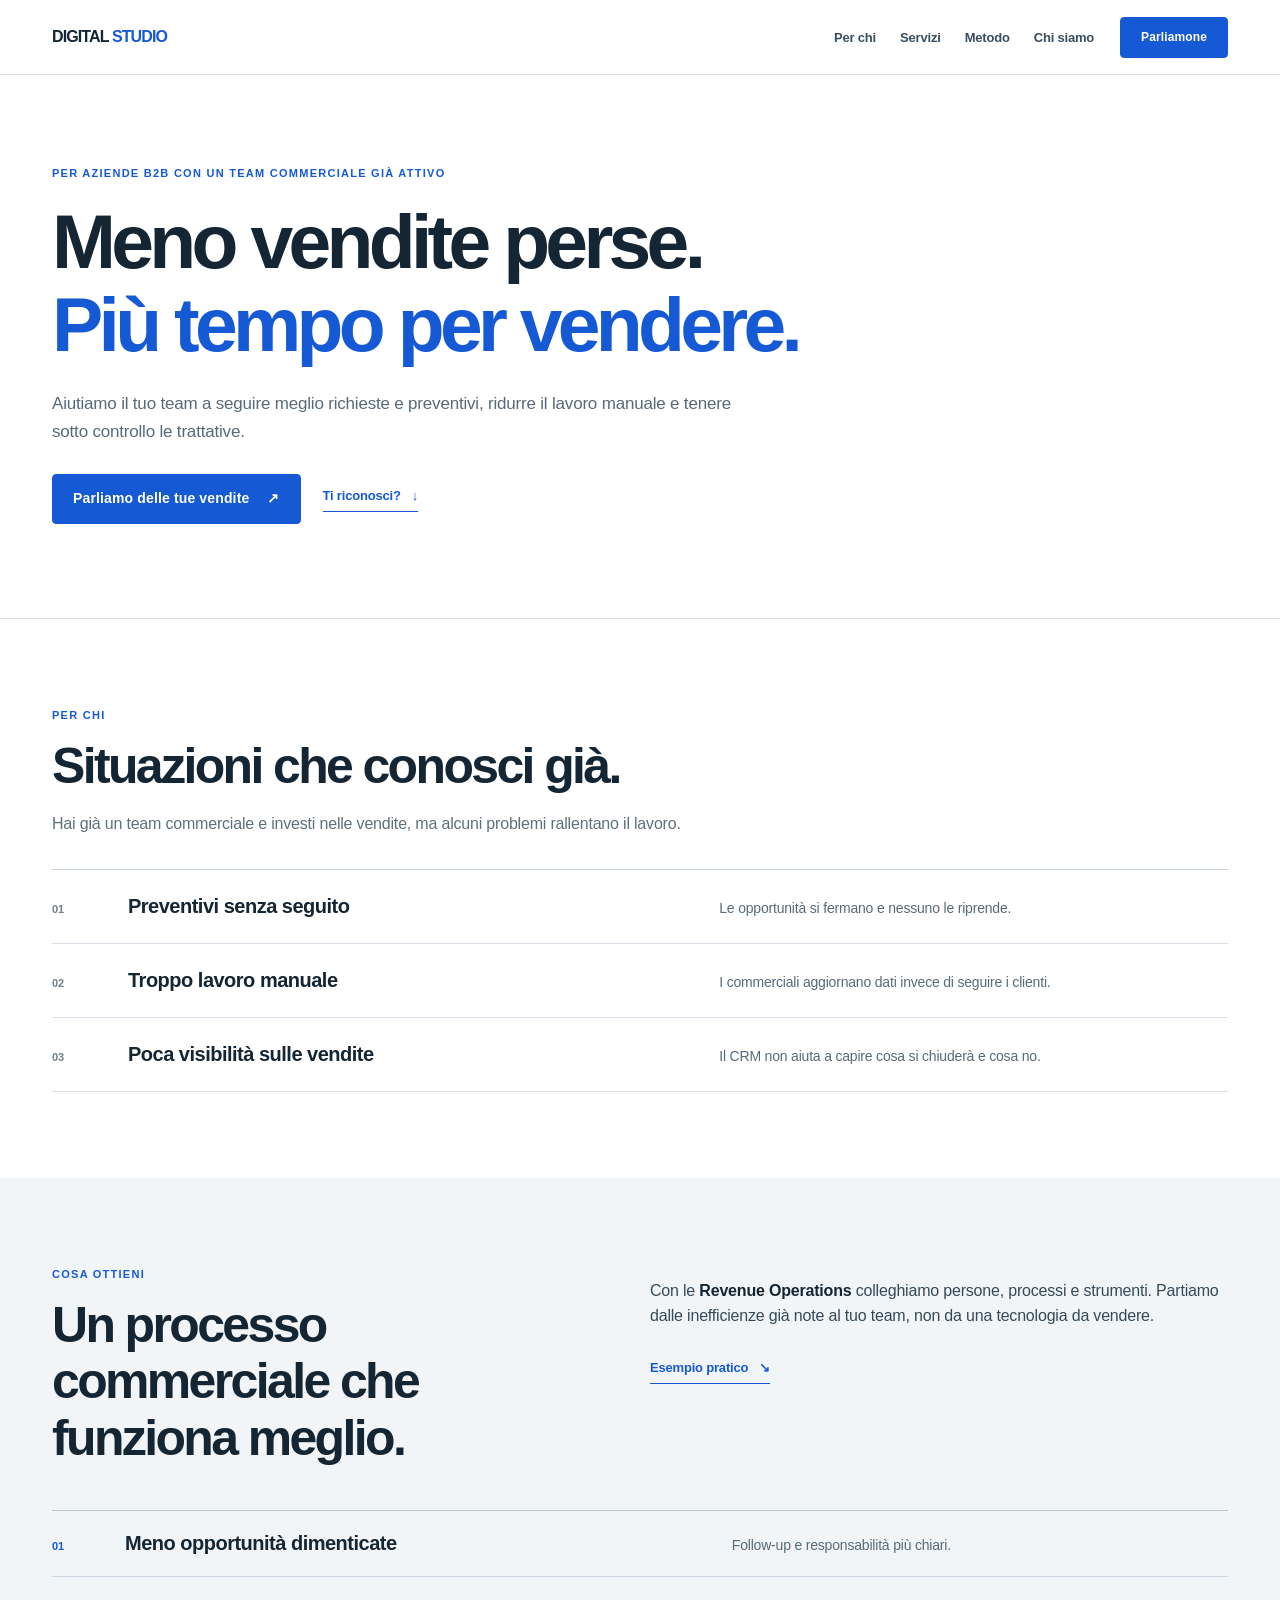
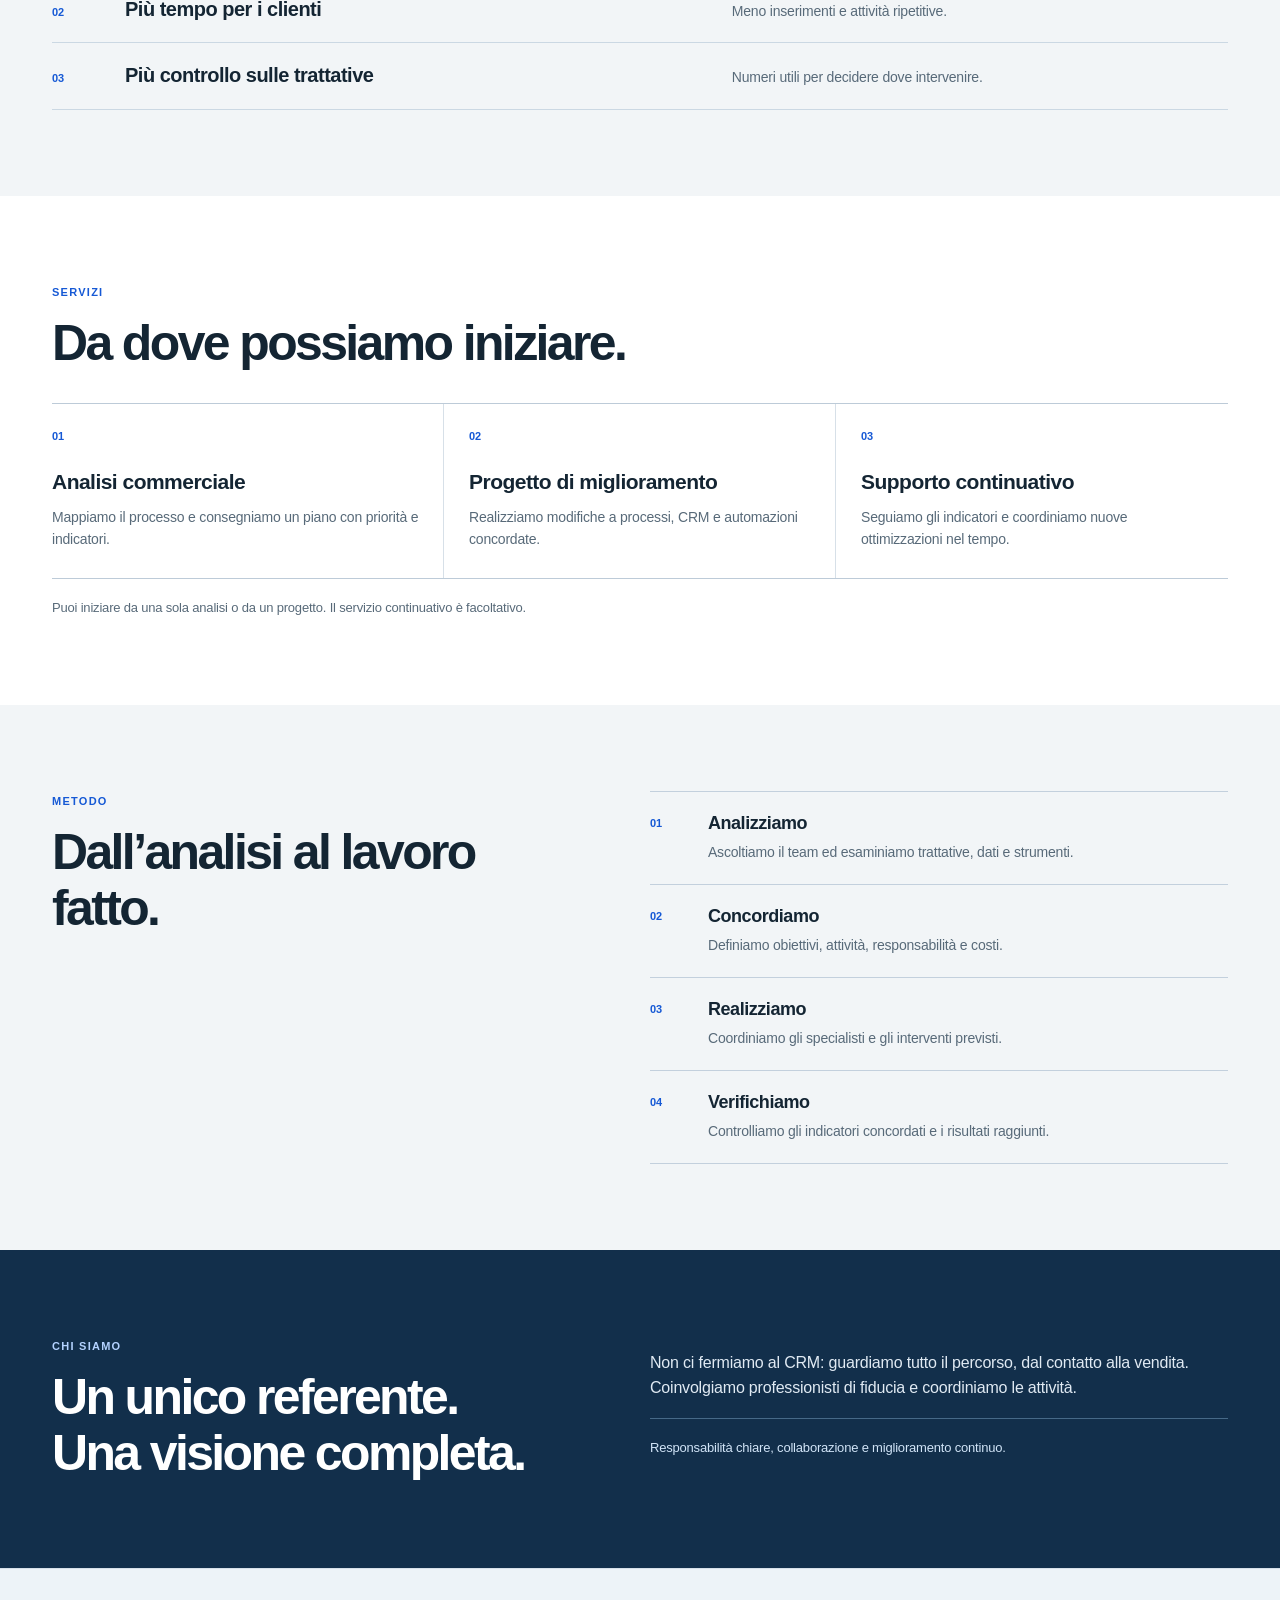
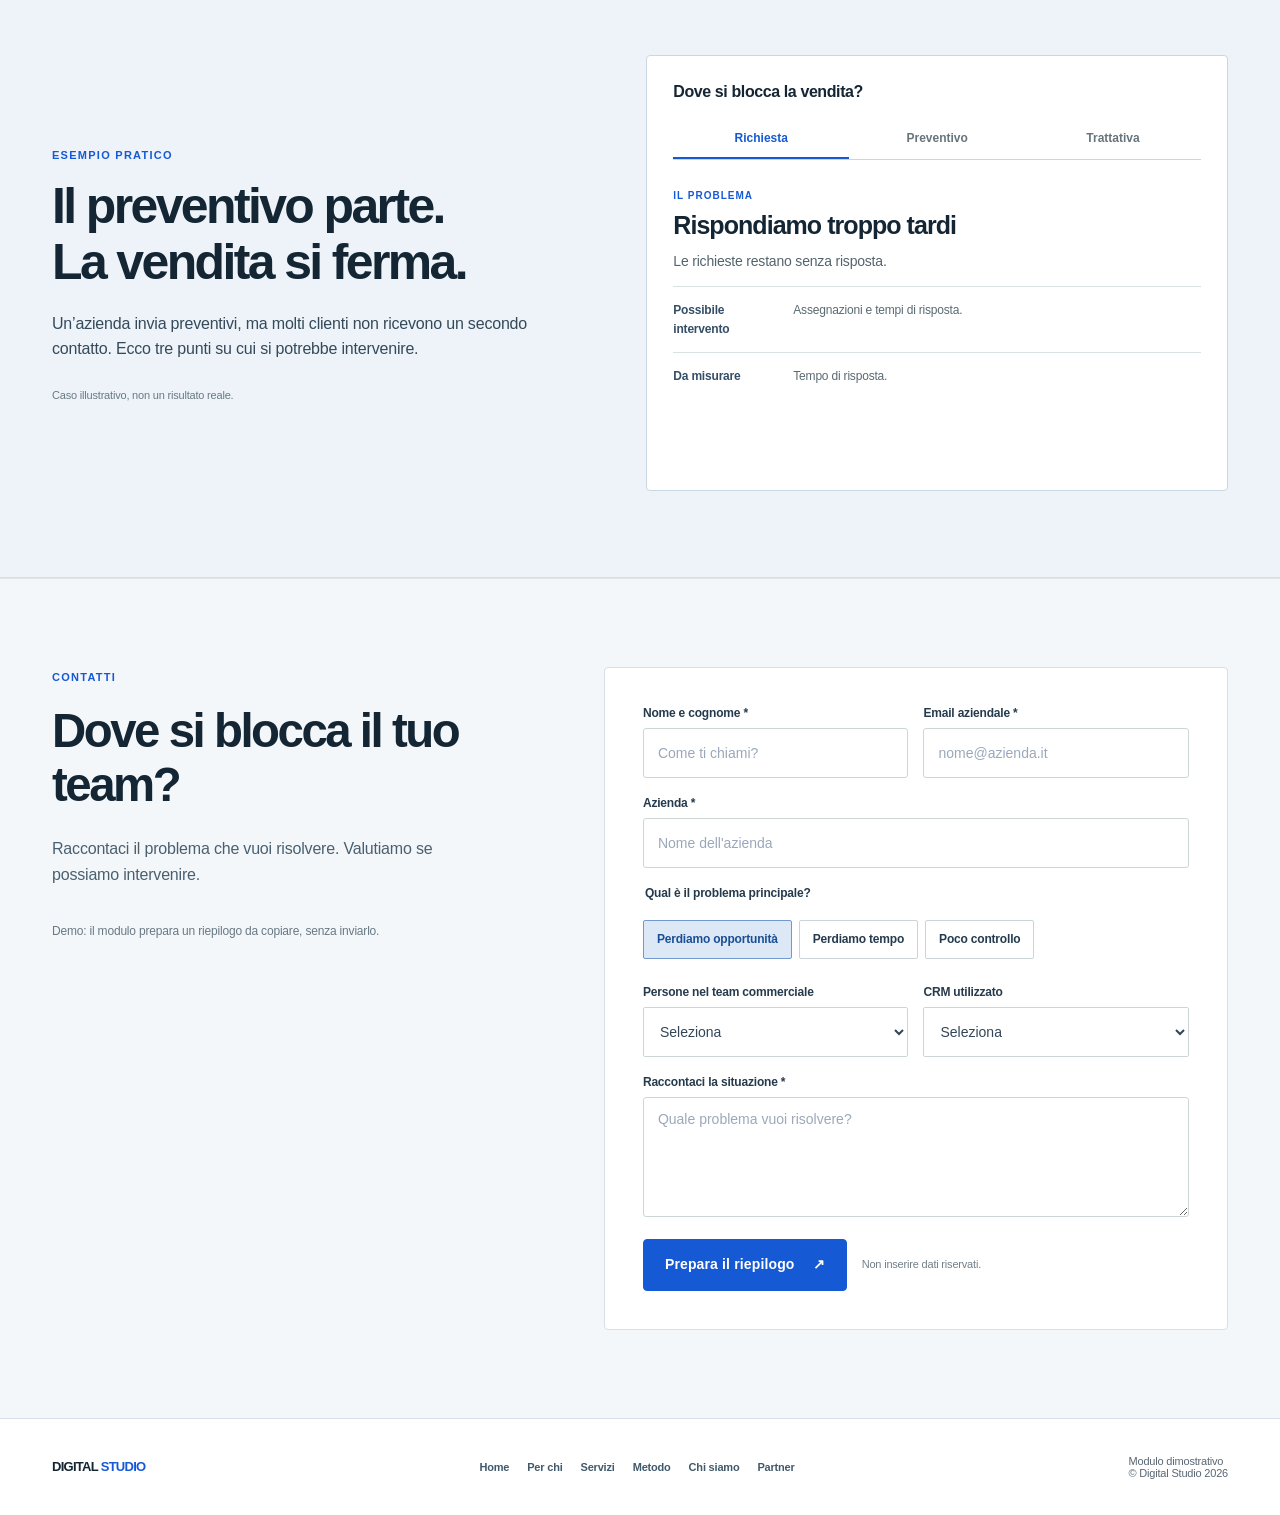
==== commit 8c3ae934: "copy: clarify RevOps pain, concrete deliverables, next steps and proof without invented results" ====
--- a/commerciale/index.html
+++ b/commerciale/index.html
@@ -7,8 +7,8 @@
   <meta name="robots" content="noindex,follow">
   <meta name="description" content="Digital Studio aiuta le aziende B2B a ridurre le opportunità di vendita perse, il tempo sprecato e le inefficienze del processo commerciale attraverso Revenue Operations.">
   <meta property="og:type" content="website">
-  <meta property="og:title" content="Digital Studio | Più vendite. Meno opportunità perse.">
-  <meta property="og:description" content="Per aziende B2B con team commerciali strutturati. Una visione completa, professionisti di fiducia e interventi misurabili.">
+  <meta property="og:title" content="Digital Studio | Meno vendite perse. Più tempo per vendere.">
+  <meta property="og:description" content="Per team commerciali B2B: follow-up, processi e CRM più efficaci, con specialisti di fiducia e un unico referente.">
   <meta property="og:url" content="https://giusebuild.github.io/digital-studio/commerciale/">
   <meta property="og:locale" content="it_IT">
   <title>Digital Studio | Più vendite. Meno opportunità perse.</title>
@@ -35,13 +35,13 @@
     <section class="commercial-hero" aria-labelledby="commercial-hero-title">
       <div class="shell commercial-hero-grid">
         <div class="commercial-hero-copy">
-          <span class="micro-label">Per aziende B2B con un team commerciale</span>
-          <h1 id="commercial-hero-title">Più vendite.<br><em>Meno opportunità perse.</em></h1>
+          <span class="micro-label">Per aziende B2B con un team commerciale già attivo</span>
+          <h1 id="commercial-hero-title">Meno vendite perse.<br><em>Più tempo per vendere.</em></h1>
           
-          <p class="commercial-hero-desc">Meno trattative perse, meno attività inutili, più controllo sulle vendite.</p>
+          <p class="commercial-hero-desc">Aiutiamo il tuo team a seguire meglio richieste e preventivi, ridurre il lavoro manuale e tenere sotto controllo le trattative.</p>
           <div class="hero-actions">
-            <a href="#contatti" class="button button--primary">Parliamone <span aria-hidden="true">↗</span></a>
-            <a href="#problema" class="quiet-link">Il problema <span aria-hidden="true">↓</span></a>
+            <a href="#contatti" class="button button--primary">Parliamo delle tue vendite <span aria-hidden="true">↗</span></a>
+            <a href="#problema" class="quiet-link">Ti riconosci? <span aria-hidden="true">↓</span></a>
           </div>
         </div>
         
@@ -51,35 +51,35 @@
     <section class="section commercial-problems" id="per-chi" aria-labelledby="problema-title">
       <div class="shell">
         <div class="commercial-section-heading" id="problema">
-          <span class="micro-label">Per chi · Il problema</span>
-          <h2 id="problema-title">Dove perdi tempo e vendite?</h2>
-          <p></p>
+          <span class="micro-label">Per chi</span>
+          <h2 id="problema-title">Situazioni che conosci già.</h2>
+          <p>Hai già un team commerciale e investi nelle vendite, ma alcuni problemi rallentano il lavoro.</p>
         </div>
         <div class="problem-rows">
-          <article class="problem-row"><span class="row-no">01</span><h3>Vendite perse</h3><p>Richieste ignorate, preventivi senza seguito.</p></article>
-          <article class="problem-row"><span class="row-no">02</span><h3>Tempo sprecato</h3><p>Attività manuali e informazioni disperse.</p></article>
-          <article class="problem-row"><span class="row-no">03</span><h3>Poco controllo</h3><p>Trattative ferme e dati poco affidabili.</p></article>
-        </div>
-        <p class="problem-summary"></p>
+          <article class="problem-row"><span class="row-no">01</span><h3>Preventivi senza seguito</h3><p>Le opportunità si fermano e nessuno le riprende.</p></article>
+          <article class="problem-row"><span class="row-no">02</span><h3>Troppo lavoro manuale</h3><p>I commerciali aggiornano dati invece di seguire i clienti.</p></article>
+          <article class="problem-row"><span class="row-no">03</span><h3>Poca visibilità sulle vendite</h3><p>Il CRM non aiuta a capire cosa si chiuderà e cosa no.</p></article>
+        </div>
+        
       </div>
     </section>
 
     <section class="section section--paper commercial-solution" id="soluzione" aria-labelledby="soluzione-title">
       <div class="shell commercial-two-col">
         <div>
-          <span class="micro-label">La soluzione</span>
-          <h2 id="soluzione-title">Miglioriamo le tue <em>vendite.</em></h2>
+          <span class="micro-label">Cosa ottieni</span>
+          <h2 id="soluzione-title">Un processo commerciale che funziona meglio.</h2>
         </div>
         <div class="commercial-explainer">
-          <p>Con le <strong>Revenue Operations</strong> miglioriamo processi, CRM e gestione commerciale.</p>
+          <p>Con le <strong>Revenue Operations</strong> colleghiamo persone, processi e strumenti. Partiamo dalle inefficienze già note al tuo team, non da una tecnologia da vendere.</p>
           
           <a class="quiet-link" href="#esempio">Esempio pratico <span aria-hidden="true">↘</span></a>
         </div>
       </div>
       <div class="shell outcome-list" aria-label="Risultati a cui puntiamo">
-        <div class="outcome-line"><span>01</span><h3>Meno opportunità perse</h3><p>Più richieste e preventivi seguiti.</p></div>
-        <div class="outcome-line"><span>02</span><h3>Più tempo per vendere</h3><p>Meno lavoro manuale.</p></div>
-        <div class="outcome-line"><span>03</span><h3>Più controllo sui risultati</h3><p>Dati e trattative sotto controllo.</p></div>
+        <div class="outcome-line"><span>01</span><h3>Meno opportunità dimenticate</h3><p>Follow-up e responsabilità più chiari.</p></div>
+        <div class="outcome-line"><span>02</span><h3>Più tempo per i clienti</h3><p>Meno inserimenti e attività ripetitive.</p></div>
+        <div class="outcome-line"><span>03</span><h3>Più controllo sulle trattative</h3><p>Numeri utili per decidere dove intervenire.</p></div>
       </div>
     </section>
 
@@ -89,25 +89,25 @@
   <div class="shell">
     <div class="commercial-section-heading">
       <span class="micro-label">Servizi</span>
-      <h2 id="revenue-services-title">Come interveniamo.</h2>
+      <h2 id="revenue-services-title">Da dove possiamo iniziare.</h2>
     </div>
     <div class="revenue-service-grid">
-      <article><span>01</span><h3>Analisi commerciale</h3><p>Problemi, priorità e piano di lavoro.</p></article>
-      <article><span>02</span><h3>Interventi mirati</h3><p>Processi, CRM, dati e automazioni.</p></article>
-      <article><span>03</span><h3>Supporto continuativo</h3><p>Monitoraggio e miglioramenti periodici.</p></article>
-    </div>
-    <p class="revenue-services-note">Servizi separati. Nessun canone obbligatorio.</p>
+      <article><span>01</span><h3>Analisi commerciale</h3><p>Mappiamo il processo e consegniamo un piano con priorità e indicatori.</p></article>
+      <article><span>02</span><h3>Progetto di miglioramento</h3><p>Realizziamo modifiche a processi, CRM e automazioni concordate.</p></article>
+      <article><span>03</span><h3>Supporto continuativo</h3><p>Seguiamo gli indicatori e coordiniamo nuove ottimizzazioni nel tempo.</p></article>
+    </div>
+    <p class="revenue-services-note">Puoi iniziare da una sola analisi o da un progetto. Il servizio continuativo è facoltativo.</p>
   </div>
 </section>
 
     <section class="section commercial-method" id="metodo" aria-labelledby="metodo-title">
       <div class="shell commercial-two-col">
-        <div><span class="micro-label">Metodo</span><h2 id="metodo-title">Dal problema ai risultati.</h2></div>
+        <div><span class="micro-label">Metodo</span><h2 id="metodo-title">Dall’analisi al lavoro fatto.</h2></div>
         <ol class="method-list">
-          <li><span>01</span><div><h3>Analizziamo</h3><p>Problemi e dati reali.</p></div></li>
-          <li><span>02</span><div><h3>Definiamo</h3><p>Priorità, interventi e costi.</p></div></li>
-          <li><span>03</span><div><h3>Realizziamo</h3><p>Le competenze necessarie.</p></div></li>
-          <li><span>04</span><div><h3>Misuriamo</h3><p>Indicatori e miglioramenti.</p></div></li>
+          <li><span>01</span><div><h3>Analizziamo</h3><p>Ascoltiamo il team ed esaminiamo trattative, dati e strumenti.</p></div></li>
+          <li><span>02</span><div><h3>Concordiamo</h3><p>Definiamo obiettivi, attività, responsabilità e costi.</p></div></li>
+          <li><span>03</span><div><h3>Realizziamo</h3><p>Coordiniamo gli specialisti e gli interventi previsti.</p></div></li>
+          <li><span>04</span><div><h3>Verifichiamo</h3><p>Controlliamo gli indicatori concordati e i risultati raggiunti.</p></div></li>
         </ol>
       </div>
     </section>
@@ -117,12 +117,12 @@
       <div class="shell commercial-two-col">
         <div>
           <span class="micro-label">Chi siamo</span>
-          <h2 id="distinct-title">Visione completa.<br>Partner di fiducia.</h2>
+          <h2 id="distinct-title">Un unico referente.<br>Una visione completa.</h2>
         </div>
         <div class="commercial-explainer">
           
-          <p>Coordiniamo specialisti per migliorare l’intero processo commerciale. Un solo riferimento.</p>
-          <p class="commercial-value-line">Responsabilità, fiducia e miglioramento continuo.</p>
+          <p>Non ci fermiamo al CRM: guardiamo tutto il percorso, dal contatto alla vendita. Coinvolgiamo professionisti di fiducia e coordiniamo le attività.</p>
+          <p class="commercial-value-line">Responsabilità chiare, collaborazione e miglioramento continuo.</p>
         </div>
       </div>
     </section>
@@ -132,11 +132,11 @@
         <div>
           <span class="micro-label">Esempio pratico</span>
           <h2 id="esempio-title">Il preventivo parte.<br>La vendita si ferma.</h2>
-          <p>Alcuni preventivi restano senza seguito.</p>
+          <p>Un’azienda invia preventivi, ma molti clienti non ricevono un secondo contatto. Ecco tre punti su cui si potrebbe intervenire.</p>
           <span class="case-disclaimer">Caso illustrativo, non un risultato reale.</span>
         </div>
         <div class="commercial-case-demo" aria-labelledby="case-demo-title">
-          <h3 id="case-demo-title">Tre punti critici.</h3>
+          <h3 id="case-demo-title">Dove si blocca la vendita?</h3>
           <div class="stage-tabs" role="tablist" aria-label="Fasi del processo commerciale">
             <button id="stage-tab-0" type="button" role="tab" aria-selected="true" aria-controls="stage-panel-0" tabindex="0" data-sales-stage="0">Richiesta</button>
             <button id="stage-tab-1" type="button" role="tab" aria-selected="false" aria-controls="stage-panel-1" tabindex="-1" data-sales-stage="1">Preventivo</button>
@@ -171,9 +171,9 @@
       <div class="shell contact-layout">
         <div class="contact-copy">
           <span class="micro-label">Contatti</span>
-          <h2 id="contatti-title">Cosa vuoi migliorare?</h2>
-          <p>Raccontaci il problema.</p>
-          <p class="contact-note">Il modulo non invia dati.</p>
+          <h2 id="contatti-title">Dove si blocca il tuo team?</h2>
+          <p>Raccontaci il problema che vuoi risolvere. Valutiamo se possiamo intervenire.</p>
+          <p class="contact-note">Demo: il modulo prepara un riepilogo da copiare, senza inviarlo.</p>
         </div>
         <div class="contact-card">
           <form id="contact-form" data-demo-form="commerciale">
--- a/assets/modern.css
+++ b/assets/modern.css
@@ -234,3 +234,17 @@
   .site-v2 .mobile-nav a{font-size:15px}
 }
 @media(prefers-reduced-motion:reduce){.site-v2 *,.site-v2 *:before,.site-v2 *:after{transition:none!important;scroll-behavior:auto!important}}
+
+/* Single focused message in the hero: no empty second column. */
+.site-v2.general-site .hero-layout{grid-template-columns:minmax(0,1fr);gap:0}
+.site-v2.general-site .hero-main{max-width:840px}
+.site-v2.general-site .hero-main h1{max-width:840px}
+.site-v2.commercial-site .commercial-hero-grid{grid-template-columns:minmax(0,1fr);gap:0}
+.site-v2.commercial-site .commercial-hero-copy{max-width:850px}
+.site-v2.commercial-site .commercial-hero-desc{max-width:690px;font-size:17px}
+@media(max-width:830px){
+  .site-v2.general-site .hero-layout,.site-v2.commercial-site .commercial-hero-grid{grid-template-columns:1fr}
+}
+@media(max-width:565px){
+  .site-v2.commercial-site .commercial-hero-desc{font-size:15px}
+}
